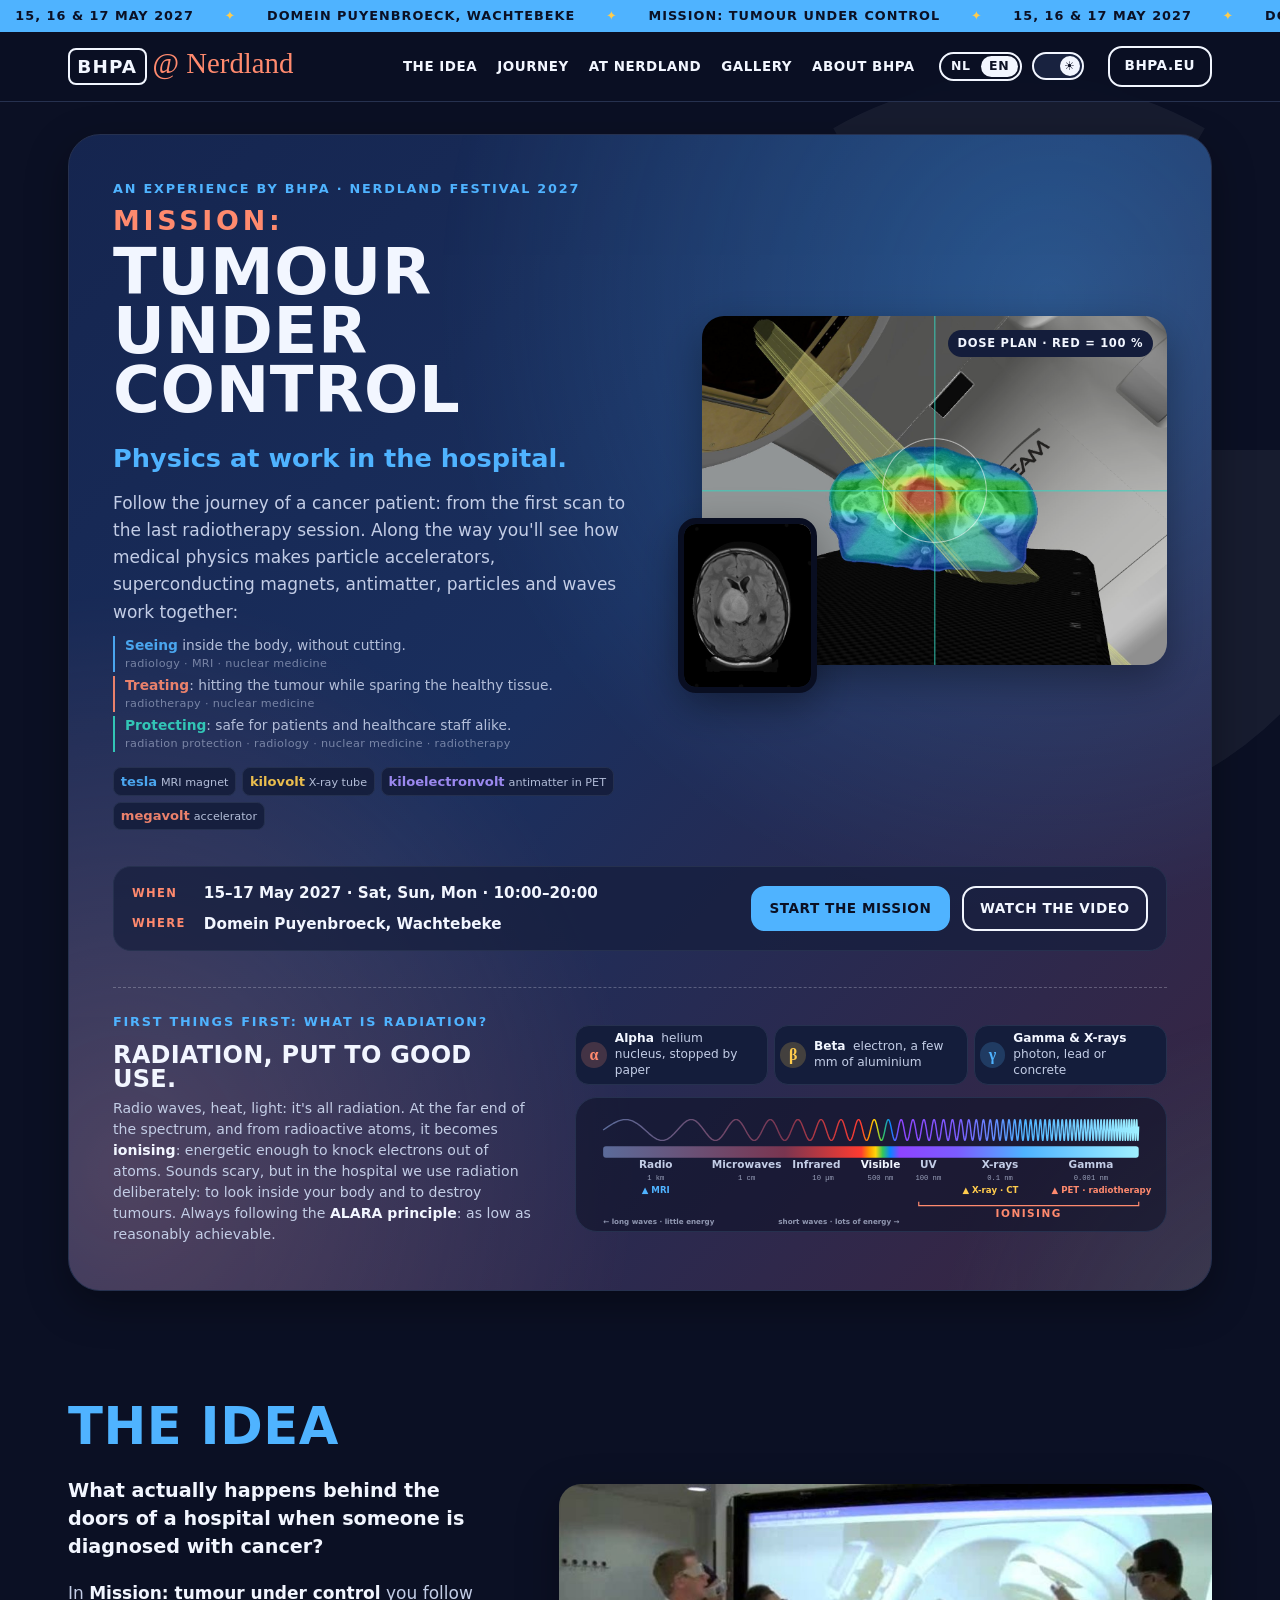
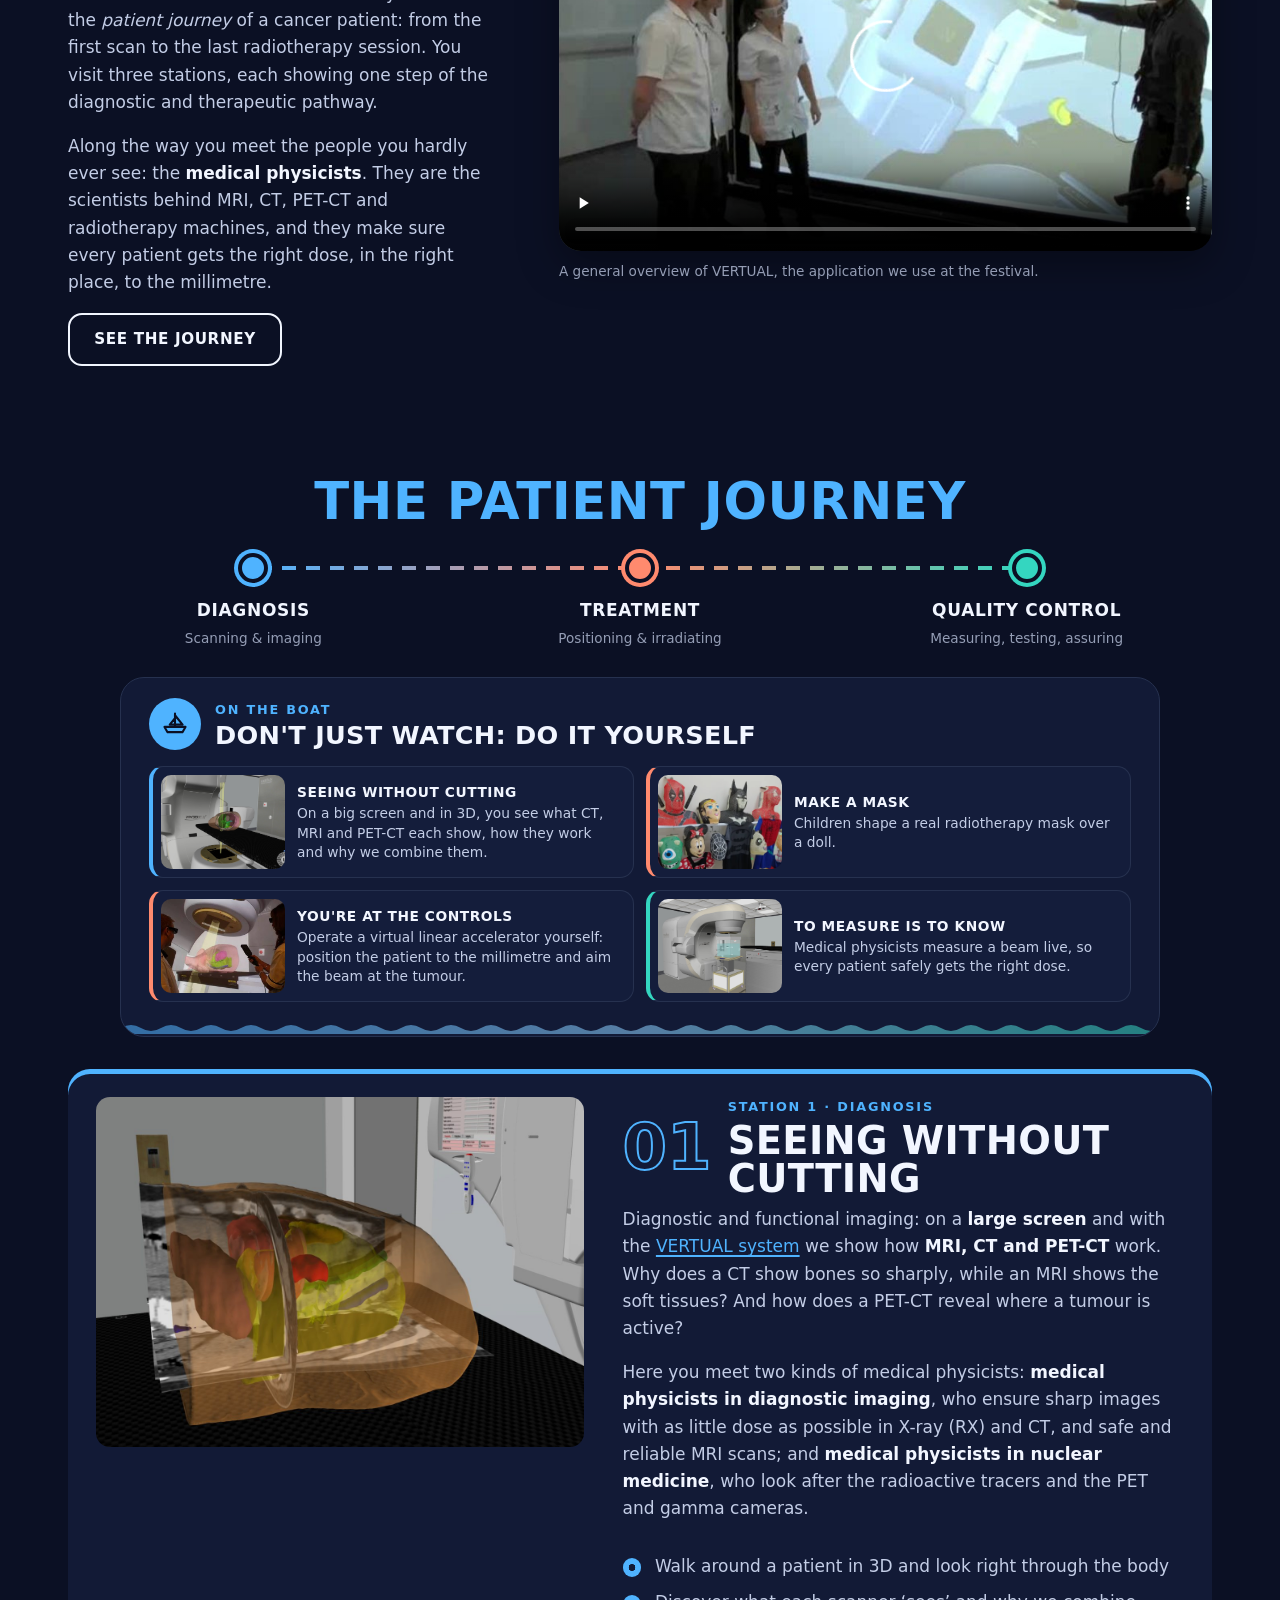
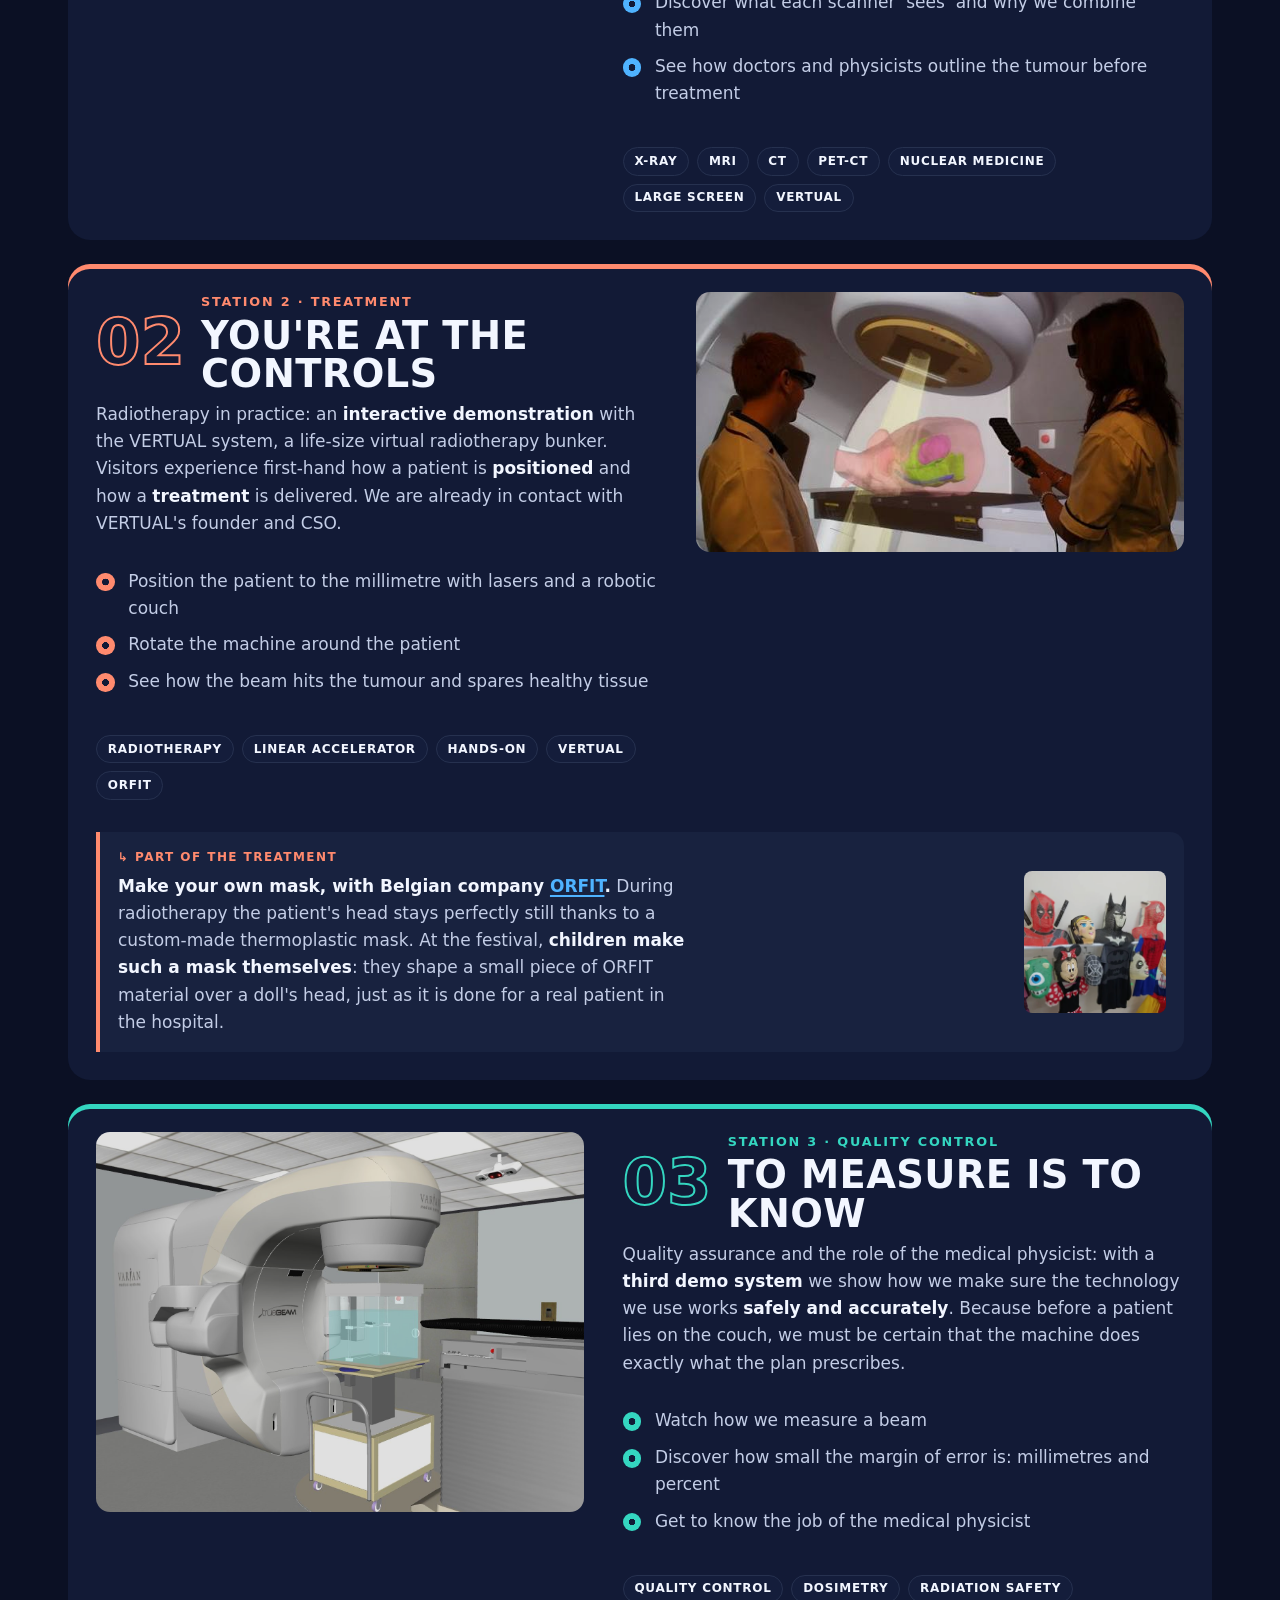
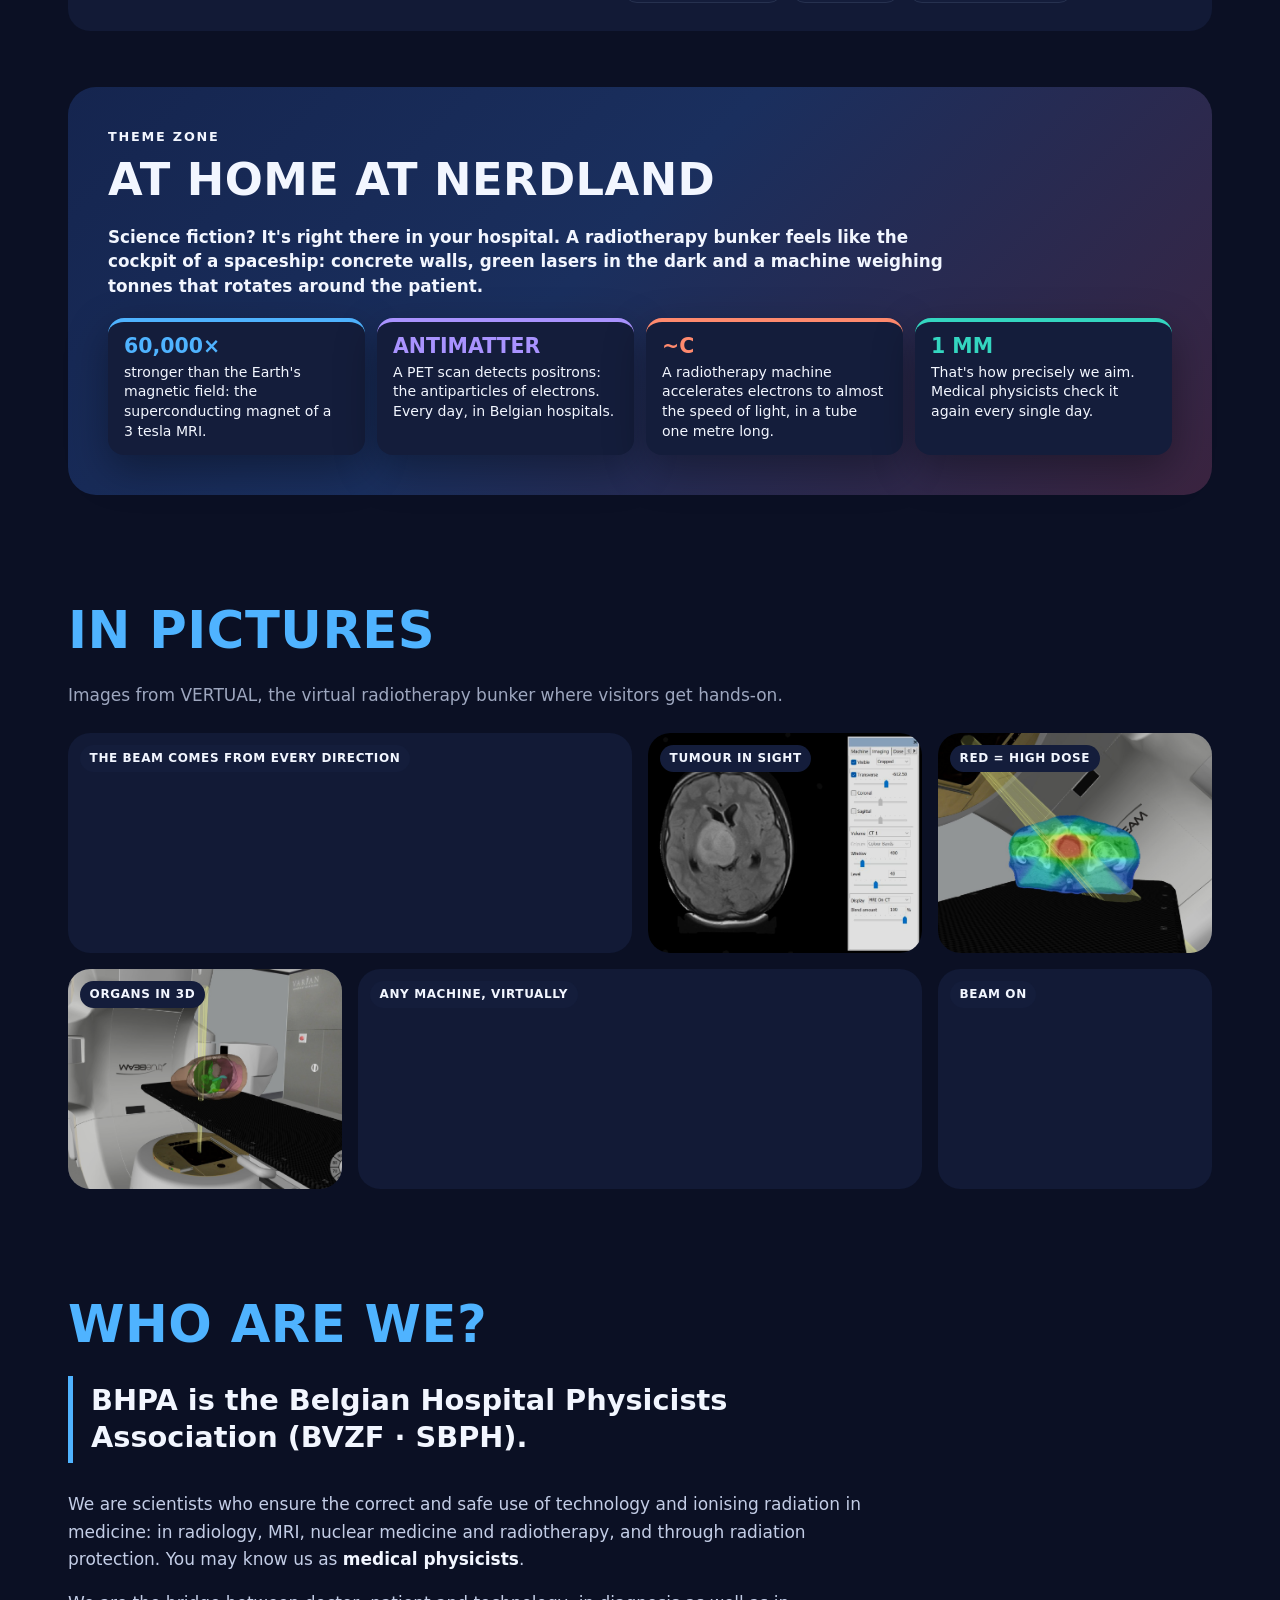
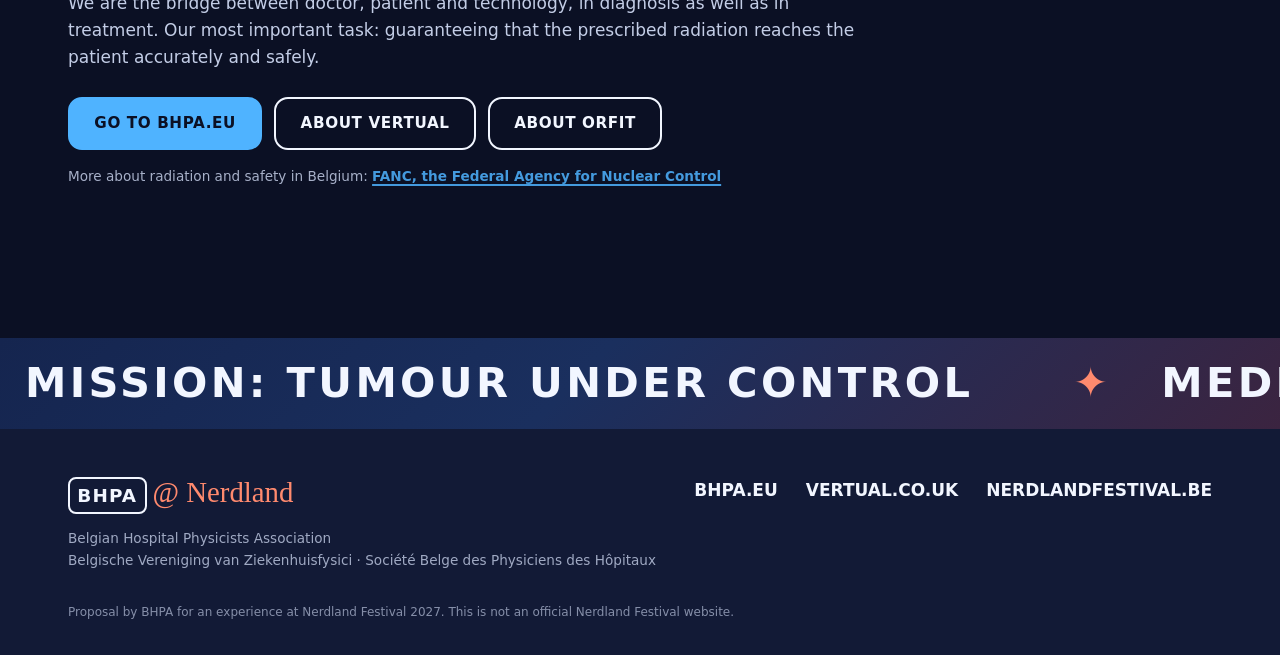
==== en/index.html @ c613e5cd "Engelse versie, nieuwe hero en hands-on op de boot - NL/EN-taalknop en volledige Engelse pagina (en/" ====
<!doctype html>
<html lang="en">
<head>
  <meta charset="utf-8">
  <meta name="viewport" content="width=device-width, initial-scale=1, viewport-fit=cover">
  <meta http-equiv="Content-Security-Policy" content="default-src 'self'; script-src 'self'; style-src 'self' https://fonts.googleapis.com; font-src https://fonts.gstatic.com; img-src 'self' data:; media-src 'self'; frame-src https://www.youtube-nocookie.com; object-src 'none'; base-uri 'self'; form-action 'none'">
  <meta name="referrer" content="strict-origin-when-cross-origin">
  <title>Mission: tumour under control · BHPA at Nerdland Festival 2027</title>
  <meta name="description" content="Discover the medical physics behind scanners and radiotherapy machines: from the first scan to treatment. An experience by BHPA, the Belgian Hospital Physicists Association, for Nerdland Festival 2027.">
  <meta property="og:title" content="Mission: tumour under control">
  <meta property="og:description" content="Physics at work in the hospital. BHPA at Nerdland Festival 2027.">
  <meta property="og:image" content="https://bvzf-sbph.github.io/nerdland2027/assets/img/vertual-patient-bundel.jpg">
  <meta property="og:url" content="https://bvzf-sbph.github.io/nerdland2027/en/">
  <meta property="og:type" content="website">
  <meta property="og:locale" content="en_GB">
  <link rel="alternate" hreflang="nl" href="https://bvzf-sbph.github.io/nerdland2027/">
  <link rel="alternate" hreflang="en" href="https://bvzf-sbph.github.io/nerdland2027/en/">
  <link rel="icon" href="../assets/img/favicon.svg" type="image/svg+xml">
  <link rel="preconnect" href="https://fonts.googleapis.com">
  <link rel="preconnect" href="https://fonts.gstatic.com" crossorigin>
  <link href="https://fonts.googleapis.com/css2?family=Archivo:wdth,wght@100..125,400..900&family=Yellowtail&display=swap" rel="stylesheet">
  <link rel="stylesheet" href="../css/style.css">
  <script src="../js/start-top.js"></script>
</head>
<body>
  <div class="watermark" aria-hidden="true">
    <svg viewBox="-100 -100 200 200"><circle r="15"/><path d="M-12.00 -20.78 L-48.00 -83.14 A96 96 0 0 1 48.00 -83.14 L12.00 -20.78 A24 24 0 0 0 -12.00 -20.78 Z M24.00 0.00 L96.00 0.00 A96 96 0 0 1 48.00 83.14 L12.00 20.78 A24 24 0 0 0 24.00 0.00 Z M-12.00 20.78 L-48.00 83.14 A96 96 0 0 1 -96.00 0.00 L-24.00 0.00 A24 24 0 0 0 -12.00 20.78 Z"/></svg>
  </div>

  <!-- English version of ../index.html — keep both pages in sync (same structure, same images). -->

  <!-- ===== HEADER ===== -->
  <header class="header">
    <div class="header__top marquee" aria-hidden="true">
      <div class="marquee__track">
        <span>15, 16 &amp; 17 May 2027</span><span>Domein Puyenbroeck, Wachtebeke</span><span>Mission: tumour under control</span>
        <span>15, 16 &amp; 17 May 2027</span><span>Domein Puyenbroeck, Wachtebeke</span><span>Mission: tumour under control</span>
      </div>
    </div>
    <div class="header__bar">
      <a class="logo" href="#top" aria-label="BHPA at Nerdland Festival 2027">
        <span class="logo__mark">BHPA</span>
        <span class="logo__script">@ Nerdland</span>
      </a>
      <nav class="nav" aria-label="Main menu">
        <a href="#idee">The idea</a>
        <a href="#traject">Journey</a>
        <a href="#nerdland">At Nerdland</a>
        <a href="#fotos">Gallery</a>
        <a href="#bhpa">About BHPA</a>
      </nav>
      <div class="header__tools">
        <nav class="lang" aria-label="Taal / Language">
          <a href="../" lang="nl" hreflang="nl" title="Nederlandse versie">NL</a>
          <a href="./" lang="en" hreflang="en" aria-current="page">EN</a>
        </nav>
        <input type="checkbox" id="theme-toggle" class="theme-toggle" aria-label="Switch between light and dark theme" title="Light / dark">
      </div>
      <a class="btn btn--outline btn--small" href="https://www.bhpa.eu" target="_blank" rel="noopener">BHPA.eu</a>
    </div>
  </header>

  <main id="top">

    <!-- ===== HERO ===== -->
    <section class="hero-wrap">
      <div class="hero">
      <div class="hero__text">
        <p class="eyebrow eyebrow--pink">An experience by BHPA &middot; Nerdland Festival 2027</p>
        <h1 class="hero__title">
          <span class="hero__title-small">Mission:</span>
          Tumour under control
        </h1>
        <p class="hero__lead">Physics at work in the hospital.</p>
        <p class="hero__sub">Follow the journey of a cancer patient: from the first scan to the last radiotherapy session. Along the way you'll see how medical physics makes particle accelerators, superconducting magnets, antimatter, particles and waves work together:</p>
        <ul class="hero__goals">
          <li class="c-blue"><b>Seeing</b> inside the body, without cutting.<small>radiology · MRI · nuclear medicine</small></li>
          <li class="c-coral"><b>Treating</b>: hitting the tumour while sparing the healthy tissue.<small>radiotherapy · nuclear medicine</small></li>
          <li class="c-mint"><b>Protecting</b>: safe for patients and healthcare staff alike.<small>radiation protection · radiology · nuclear medicine · radiotherapy</small></li>
        </ul>
        <ul class="hero__chips" aria-label="Physics in numbers">
          <li class="c-blue"><b>tesla</b> MRI magnet</li>
          <li class="c-sun"><b>kilovolt</b> X-ray tube</li>
          <li class="c-violet"><b>kiloelectronvolt</b> antimatter in PET</li>
          <li class="c-coral"><b>megavolt</b> accelerator</li>
        </ul>
      </div>

      <figure class="hero__visual">
        <img width="1439" height="1015" class="hero__main" fetchpriority="high" src="../assets/img/dosisverdeling.jpg" alt="Dose distribution on a CT image of the pelvis: red is the high dose on the tumour, blue is low dose">
        <img width="691" height="557" class="hero__inset" src="../assets/img/mri-hersentumor.jpg" alt="MRI image of the brain in which a tumour lights up">
        <figcaption class="hero__tag">Dose plan &middot; red = 100&nbsp;%</figcaption>
      </figure>

      <div class="hero__ticket">
        <dl class="hero__meta">
          <dt>When</dt><dd>15&ndash;17 May 2027 &middot; Sat, Sun, Mon &middot; 10:00&ndash;20:00</dd>
          <dt>Where</dt><dd>Domein Puyenbroeck, Wachtebeke</dd>
        </dl>
        <div class="btn-row">
          <a class="btn" href="#traject">Start the mission</a>
          <a class="btn btn--outline" href="#idee">Watch the video</a>
        </div>
      </div>

      <div class="radiation">
        <div class="radiation__intro">
          <p class="eyebrow eyebrow--pink">First things first: what is radiation?</p>
          <h2 class="radiation__title">Radiation, put to good use.</h2>
          <p>Radio waves, heat, light: it's all radiation. At the far end of the spectrum, and from radioactive atoms, it becomes <strong>ionising</strong>: energetic enough to knock electrons out of atoms. Sounds scary, but in the hospital we use radiation deliberately: to look inside your body and to destroy tumours. Always following the <strong>ALARA principle</strong>: as low as reasonably achievable.</p>
        </div>
        <ul class="particles" aria-label="Types of ionising radiation">
          <li class="c-coral"><b aria-hidden="true">α</b><span><strong>Alpha</strong> helium nucleus, stopped by paper</span></li>
          <li class="c-sun"><b aria-hidden="true">β</b><span><strong>Beta</strong> electron, a few mm of aluminium</span></li>
          <li class="c-blue"><b aria-hidden="true">γ</b><span><strong>Gamma &amp; X-rays</strong> photon, lead or concrete</span></li>
        </ul>
        <figure class="spectrum" role="img" aria-label="The electromagnetic spectrum, from radio waves through infrared, visible light and UV to X-rays and gamma rays. The waves get shorter and more energetic; from the ultraviolet onwards the radiation is ionising. The hospital uses radio waves for MRI, X-rays for CT and gamma rays for PET and radiotherapy.">
          <svg viewBox="0 0 1200 250" xmlns="http://www.w3.org/2000/svg">
            <defs>
              <linearGradient id="spec-grad" gradientUnits="userSpaceOnUse" x1="40" y1="0" x2="1160" y2="0"><stop offset="0.000" stop-color="#5b6b9a"/><stop offset="0.339" stop-color="#7a3550"/><stop offset="0.482" stop-color="#ff3b30"/><stop offset="0.496" stop-color="#ff9500"/><stop offset="0.509" stop-color="#ffd60a"/><stop offset="0.522" stop-color="#34c759"/><stop offset="0.536" stop-color="#0a84ff"/><stop offset="0.554" stop-color="#8e44ff"/><stop offset="0.661" stop-color="#7c5cff"/><stop offset="0.786" stop-color="#4fb3ff"/><stop offset="1.000" stop-color="#9ff0ff"/></linearGradient>
              <linearGradient id="spec-pulse-grad"><stop offset="0" stop-color="#000"/><stop offset=".5" stop-color="#fff"/><stop offset="1" stop-color="#000"/></linearGradient>
              <mask id="spec-pulse-mask" maskUnits="userSpaceOnUse" x="0" y="0" width="1200" height="250">
                <rect class="spec-pulse" x="-260" y="0" width="260" height="250" fill="url(#spec-pulse-grad)"/>
              </mask>
            </defs>
            <g class="spec-zoom">
              <path class="spec-wave" d="M40.0 46.0 L51.1 38.5 L61.8 31.9 L72.2 26.9 L82.2 24.3 L91.8 24.3 L101.2 26.9 L110.3 31.9 L119.1 38.5 L127.7 46.0 L136.0 53.5 L144.1 60.1 L152.0 65.1 L159.7 67.7 L167.1 67.7 L174.5 65.1 L181.6 60.1 L188.6 53.5 L195.4 46.0 L202.0 38.5 L208.5 31.9 L214.9 26.9 L221.2 24.3 L227.3 24.3 L233.3 26.9 L239.2 31.9 L244.9 38.5 L250.6 46.0 L256.1 53.5 L261.6 60.1 L266.9 65.1 L272.2 67.7 L277.4 67.7 L282.5 65.1 L287.5 60.1 L292.4 53.5 L297.2 46.0 L302.0 38.5 L306.7 31.9 L311.3 26.9 L315.8 24.3 L320.3 24.3 L324.7 26.9 L329.1 31.9 L333.4 38.5 L337.6 46.0 L341.8 53.5 L345.9 60.1 L349.9 65.1 L353.9 67.7 L357.9 67.7 L361.8 65.1 L365.6 60.1 L369.4 53.5 L373.2 46.0 L376.9 38.5 L380.6 31.9 L384.2 26.9 L387.8 24.3 L391.3 24.3 L394.8 26.9 L398.2 31.9 L401.7 38.5 L405.0 46.0 L408.4 53.5 L411.7 60.1 L414.9 65.1 L418.2 67.7 L421.4 67.7 L424.5 65.1 L427.7 60.1 L430.8 53.5 L433.8 46.0 L436.9 38.5 L439.9 31.9 L442.9 26.9 L445.8 24.3 L448.7 24.3 L451.6 26.9 L454.5 31.9 L457.3 38.5 L460.1 46.0 L462.9 53.5 L465.7 60.1 L468.4 65.1 L471.1 67.7 L473.8 67.7 L476.5 65.1 L479.1 60.1 L481.7 53.5 L484.3 46.0 L486.9 38.5 L489.4 31.9 L492.0 26.9 L494.5 24.3 L497.0 24.3 L499.4 26.9 L501.9 31.9 L504.3 38.5 L506.7 46.0 L509.1 53.5 L511.5 60.1 L513.8 65.1 L516.1 67.7 L518.5 67.7 L520.8 65.1 L523.0 60.1 L525.3 53.5 L527.6 46.0 L529.8 38.5 L532.0 31.9 L534.2 26.9 L536.4 24.3 L538.5 24.3 L540.7 26.9 L542.8 31.9 L544.9 38.5 L547.1 46.0 L549.1 53.5 L551.2 60.1 L553.3 65.1 L555.3 67.7 L557.4 67.7 L559.4 65.1 L561.4 60.1 L563.4 53.5 L565.4 46.0 L567.3 38.5 L569.3 31.9 L571.2 26.9 L573.2 24.3 L575.1 24.3 L577.0 26.9 L578.9 31.9 L580.8 38.5 L582.7 46.0 L584.5 53.5 L586.4 60.1 L588.2 65.1 L590.0 67.7 L591.8 67.7 L593.6 65.1 L595.4 60.1 L597.2 53.5 L599.0 46.0 L600.8 38.5 L602.5 31.9 L604.3 26.9 L606.0 24.3 L607.7 24.3 L609.4 26.9 L611.1 31.9 L612.8 38.5 L614.5 46.0 L616.2 53.5 L617.8 60.1 L619.5 65.1 L621.1 67.7 L622.8 67.7 L624.4 65.1 L626.0 60.1 L627.7 53.5 L629.3 46.0 L630.8 38.5 L632.4 31.9 L634.0 26.9 L635.6 24.3 L637.1 24.3 L638.7 26.9 L640.2 31.9 L641.8 38.5 L643.3 46.0 L644.8 53.5 L646.4 60.1 L647.9 65.1 L649.4 67.7 L650.9 67.7 L652.3 65.1 L653.8 60.1 L655.3 53.5 L656.8 46.0 L658.2 38.5 L659.7 31.9 L661.1 26.9 L662.5 24.3 L664.0 24.3 L665.4 26.9 L666.8 31.9 L668.2 38.5 L669.6 46.0 L671.0 53.5 L672.4 60.1 L673.8 65.1 L675.2 67.7 L676.5 67.7 L677.9 65.1 L679.3 60.1 L680.6 53.5 L682.0 46.0 L683.3 38.5 L684.7 31.9 L686.0 26.9 L687.3 24.3 L688.6 24.3 L689.9 26.9 L691.2 31.9 L692.5 38.5 L693.8 46.0 L695.1 53.5 L696.4 60.1 L697.7 65.1 L699.0 67.7 L700.2 67.7 L701.5 65.1 L702.8 60.1 L704.0 53.5 L705.3 46.0 L706.5 38.5 L707.7 31.9 L709.0 26.9 L710.2 24.3 L711.4 24.3 L712.6 26.9 L713.8 31.9 L715.0 38.5 L716.3 46.0 L717.4 53.5 L718.6 60.1 L719.8 65.1 L721.0 67.7 L722.2 67.7 L723.4 65.1 L724.5 60.1 L725.7 53.5 L726.9 46.0 L728.0 38.5 L729.2 31.9 L730.3 26.9 L731.5 24.3 L732.6 24.3 L733.7 26.9 L734.9 31.9 L736.0 38.5 L737.1 46.0 L738.2 53.5 L739.4 60.1 L740.5 65.1 L741.6 67.7 L742.7 67.7 L743.8 65.1 L744.9 60.1 L746.0 53.5 L747.0 46.0 L748.1 38.5 L749.2 31.9 L750.3 26.9 L751.3 24.3 L752.4 24.3 L753.5 26.9 L754.5 31.9 L755.6 38.5 L756.6 46.0 L757.7 53.5 L758.7 60.1 L759.8 65.1 L760.8 67.7 L761.9 67.7 L762.9 65.1 L763.9 60.1 L764.9 53.5 L766.0 46.0 L767.0 38.5 L768.0 31.9 L769.0 26.9 L770.0 24.3 L771.0 24.3 L772.0 26.9 L773.0 31.9 L774.0 38.5 L775.0 46.0 L776.0 53.5 L777.0 60.1 L777.9 65.1 L778.9 67.7 L779.9 67.7 L780.9 65.1 L781.8 60.1 L782.8 53.5 L783.8 46.0 L784.7 38.5 L785.7 31.9 L786.6 26.9 L787.6 24.3 L788.5 24.3 L789.5 26.9 L790.4 31.9 L791.4 38.5 L792.3 46.0 L793.2 53.5 L794.1 60.1 L795.1 65.1 L796.0 67.7 L796.9 67.7 L797.8 65.1 L798.8 60.1 L799.7 53.5 L800.6 46.0 L801.5 38.5 L802.4 31.9 L803.3 26.9 L804.2 24.3 L805.1 24.3 L806.0 26.9 L806.9 31.9 L807.8 38.5 L808.6 46.0 L809.5 53.5 L810.4 60.1 L811.3 65.1 L812.2 67.7 L813.0 67.7 L813.9 65.1 L814.8 60.1 L815.6 53.5 L816.5 46.0 L817.4 38.5 L818.2 31.9 L819.1 26.9 L819.9 24.3 L820.8 24.3 L821.6 26.9 L822.5 31.9 L823.3 38.5 L824.2 46.0 L825.0 53.5 L825.8 60.1 L826.7 65.1 L827.5 67.7 L828.3 67.7 L829.2 65.1 L830.0 60.1 L830.8 53.5 L831.6 46.0 L832.5 38.5 L833.3 31.9 L834.1 26.9 L834.9 24.3 L835.7 24.3 L836.5 26.9 L837.3 31.9 L838.1 38.5 L838.9 46.0 L839.7 53.5 L840.5 60.1 L841.3 65.1 L842.1 67.7 L842.9 67.7 L843.7 65.1 L844.5 60.1 L845.3 53.5 L846.1 46.0 L846.8 38.5 L847.6 31.9 L848.4 26.9 L849.2 24.3 L849.9 24.3 L850.7 26.9 L851.5 31.9 L852.3 38.5 L853.0 46.0 L853.8 53.5 L854.5 60.1 L855.3 65.1 L856.1 67.7 L856.8 67.7 L857.6 65.1 L858.3 60.1 L859.1 53.5 L859.8 46.0 L860.6 38.5 L861.3 31.9 L862.1 26.9 L862.8 24.3 L863.5 24.3 L864.3 26.9 L865.0 31.9 L865.7 38.5 L866.5 46.0 L867.2 53.5 L867.9 60.1 L868.7 65.1 L869.4 67.7 L870.1 67.7 L870.8 65.1 L871.6 60.1 L872.3 53.5 L873.0 46.0 L873.7 38.5 L874.4 31.9 L875.1 26.9 L875.8 24.3 L876.5 24.3 L877.3 26.9 L878.0 31.9 L878.7 38.5 L879.4 46.0 L880.1 53.5 L880.8 60.1 L881.5 65.1 L882.2 67.7 L882.8 67.7 L883.5 65.1 L884.2 60.1 L884.9 53.5 L885.6 46.0 L886.3 38.5 L887.0 31.9 L887.7 26.9 L888.3 24.3 L889.0 24.3 L889.7 26.9 L890.4 31.9 L891.1 38.5 L891.7 46.0 L892.4 53.5 L893.1 60.1 L893.7 65.1 L894.4 67.7 L895.1 67.7 L895.7 65.1 L896.4 60.1 L897.1 53.5 L897.7 46.0 L898.4 38.5 L899.0 31.9 L899.7 26.9 L900.3 24.3 L901.0 24.3 L901.7 26.9 L902.3 31.9 L903.0 38.5 L903.6 46.0 L904.2 53.5 L904.9 60.1 L905.5 65.1 L906.2 67.7 L906.8 67.7 L907.5 65.1 L908.1 60.1 L908.7 53.5 L909.4 46.0 L910.0 38.5 L910.6 31.9 L911.3 26.9 L911.9 24.3 L912.5 24.3 L913.2 26.9 L913.8 31.9 L914.4 38.5 L915.0 46.0 L915.7 53.5 L916.3 60.1 L916.9 65.1 L917.5 67.7 L918.1 67.7 L918.7 65.1 L919.4 60.1 L920.0 53.5 L920.6 46.0 L921.2 38.5 L921.8 31.9 L922.4 26.9 L923.0 24.3 L923.6 24.3 L924.2 26.9 L924.8 31.9 L925.4 38.5 L926.0 46.0 L926.6 53.5 L927.2 60.1 L927.8 65.1 L928.4 67.7 L929.0 67.7 L929.6 65.1 L930.2 60.1 L930.8 53.5 L931.4 46.0 L932.0 38.5 L932.6 31.9 L933.2 26.9 L933.8 24.3 L934.3 24.3 L934.9 26.9 L935.5 31.9 L936.1 38.5 L936.7 46.0 L937.2 53.5 L937.8 60.1 L938.4 65.1 L939.0 67.7 L939.6 67.7 L940.1 65.1 L940.7 60.1 L941.3 53.5 L941.8 46.0 L942.4 38.5 L943.0 31.9 L943.6 26.9 L944.1 24.3 L944.7 24.3 L945.2 26.9 L945.8 31.9 L946.4 38.5 L946.9 46.0 L947.5 53.5 L948.1 60.1 L948.6 65.1 L949.2 67.7 L949.7 67.7 L950.3 65.1 L950.8 60.1 L951.4 53.5 L951.9 46.0 L952.5 38.5 L953.0 31.9 L953.6 26.9 L954.1 24.3 L954.7 24.3 L955.2 26.9 L955.8 31.9 L956.3 38.5 L956.9 46.0 L957.4 53.5 L958.0 60.1 L958.5 65.1 L959.0 67.7 L959.6 67.7 L960.1 65.1 L960.6 60.1 L961.2 53.5 L961.7 46.0 L962.2 38.5 L962.8 31.9 L963.3 26.9 L963.8 24.3 L964.4 24.3 L964.9 26.9 L965.4 31.9 L966.0 38.5 L966.5 46.0 L967.0 53.5 L967.5 60.1 L968.1 65.1 L968.6 67.7 L969.1 67.7 L969.6 65.1 L970.1 60.1 L970.7 53.5 L971.2 46.0 L971.7 38.5 L972.2 31.9 L972.7 26.9 L973.2 24.3 L973.8 24.3 L974.3 26.9 L974.8 31.9 L975.3 38.5 L975.8 46.0 L976.3 53.5 L976.8 60.1 L977.3 65.1 L977.8 67.7 L978.3 67.7 L978.9 65.1 L979.4 60.1 L979.9 53.5 L980.4 46.0 L980.9 38.5 L981.4 31.9 L981.9 26.9 L982.4 24.3 L982.9 24.3 L983.4 26.9 L983.9 31.9 L984.4 38.5 L984.8 46.0 L985.3 53.5 L985.8 60.1 L986.3 65.1 L986.8 67.7 L987.3 67.7 L987.8 65.1 L988.3 60.1 L988.8 53.5 L989.3 46.0 L989.8 38.5 L990.2 31.9 L990.7 26.9 L991.2 24.3 L991.7 24.3 L992.2 26.9 L992.7 31.9 L993.1 38.5 L993.6 46.0 L994.1 53.5 L994.6 60.1 L995.1 65.1 L995.5 67.7 L996.0 67.7 L996.5 65.1 L997.0 60.1 L997.5 53.5 L997.9 46.0 L998.4 38.5 L998.9 31.9 L999.3 26.9 L999.8 24.3 L1000.3 24.3 L1000.8 26.9 L1001.2 31.9 L1001.7 38.5 L1002.2 46.0 L1002.6 53.5 L1003.1 60.1 L1003.6 65.1 L1004.0 67.7 L1004.5 67.7 L1005.0 65.1 L1005.4 60.1 L1005.9 53.5 L1006.3 46.0 L1006.8 38.5 L1007.3 31.9 L1007.7 26.9 L1008.2 24.3 L1008.6 24.3 L1009.1 26.9 L1009.6 31.9 L1010.0 38.5 L1010.5 46.0 L1010.9 53.5 L1011.4 60.1 L1011.8 65.1 L1012.3 67.7 L1012.7 67.7 L1013.2 65.1 L1013.6 60.1 L1014.1 53.5 L1014.5 46.0 L1015.0 38.5 L1015.4 31.9 L1015.9 26.9 L1016.3 24.3 L1016.8 24.3 L1017.2 26.9 L1017.7 31.9 L1018.1 38.5 L1018.5 46.0 L1019.0 53.5 L1019.4 60.1 L1019.9 65.1 L1020.3 67.7 L1020.8 67.7 L1021.2 65.1 L1021.6 60.1 L1022.1 53.5 L1022.5 46.0 L1022.9 38.5 L1023.4 31.9 L1023.8 26.9 L1024.2 24.3 L1024.7 24.3 L1025.1 26.9 L1025.6 31.9 L1026.0 38.5 L1026.4 46.0 L1026.8 53.5 L1027.3 60.1 L1027.7 65.1 L1028.1 67.7 L1028.6 67.7 L1029.0 65.1 L1029.4 60.1 L1029.8 53.5 L1030.3 46.0 L1030.7 38.5 L1031.1 31.9 L1031.6 26.9 L1032.0 24.3 L1032.4 24.3 L1032.8 26.9 L1033.2 31.9 L1033.7 38.5 L1034.1 46.0 L1034.5 53.5 L1034.9 60.1 L1035.3 65.1 L1035.8 67.7 L1036.2 67.7 L1036.6 65.1 L1037.0 60.1 L1037.4 53.5 L1037.9 46.0 L1038.3 38.5 L1038.7 31.9 L1039.1 26.9 L1039.5 24.3 L1039.9 24.3 L1040.3 26.9 L1040.7 31.9 L1041.2 38.5 L1041.6 46.0 L1042.0 53.5 L1042.4 60.1 L1042.8 65.1 L1043.2 67.7 L1043.6 67.7 L1044.0 65.1 L1044.4 60.1 L1044.8 53.5 L1045.2 46.0 L1045.6 38.5 L1046.1 31.9 L1046.5 26.9 L1046.9 24.3 L1047.3 24.3 L1047.7 26.9 L1048.1 31.9 L1048.5 38.5 L1048.9 46.0 L1049.3 53.5 L1049.7 60.1 L1050.1 65.1 L1050.5 67.7 L1050.9 67.7 L1051.3 65.1 L1051.7 60.1 L1052.1 53.5 L1052.5 46.0 L1052.9 38.5 L1053.2 31.9 L1053.6 26.9 L1054.0 24.3 L1054.4 24.3 L1054.8 26.9 L1055.2 31.9 L1055.6 38.5 L1056.0 46.0 L1056.4 53.5 L1056.8 60.1 L1057.2 65.1 L1057.6 67.7 L1058.0 67.7 L1058.3 65.1 L1058.7 60.1 L1059.1 53.5 L1059.5 46.0 L1059.9 38.5 L1060.3 31.9 L1060.7 26.9 L1061.0 24.3 L1061.4 24.3 L1061.8 26.9 L1062.2 31.9 L1062.6 38.5 L1063.0 46.0 L1063.3 53.5 L1063.7 60.1 L1064.1 65.1 L1064.5 67.7 L1064.9 67.7 L1065.3 65.1 L1065.6 60.1 L1066.0 53.5 L1066.4 46.0 L1066.8 38.5 L1067.1 31.9 L1067.5 26.9 L1067.9 24.3 L1068.3 24.3 L1068.7 26.9 L1069.0 31.9 L1069.4 38.5 L1069.8 46.0 L1070.2 53.5 L1070.5 60.1 L1070.9 65.1 L1071.3 67.7 L1071.6 67.7 L1072.0 65.1 L1072.4 60.1 L1072.8 53.5 L1073.1 46.0 L1073.5 38.5 L1073.9 31.9 L1074.2 26.9 L1074.6 24.3 L1075.0 24.3 L1075.3 26.9 L1075.7 31.9 L1076.1 38.5 L1076.4 46.0 L1076.8 53.5 L1077.2 60.1 L1077.5 65.1 L1077.9 67.7 L1078.3 67.7 L1078.6 65.1 L1079.0 60.1 L1079.4 53.5 L1079.7 46.0 L1080.1 38.5 L1080.4 31.9 L1080.8 26.9 L1081.2 24.3 L1081.5 24.3 L1081.9 26.9 L1082.2 31.9 L1082.6 38.5 L1083.0 46.0 L1083.3 53.5 L1083.7 60.1 L1084.0 65.1 L1084.4 67.7 L1084.7 67.7 L1085.1 65.1 L1085.5 60.1 L1085.8 53.5 L1086.2 46.0 L1086.5 38.5 L1086.9 31.9 L1087.2 26.9 L1087.6 24.3 L1087.9 24.3 L1088.3 26.9 L1088.6 31.9 L1089.0 38.5 L1089.3 46.0 L1089.7 53.5 L1090.0 60.1 L1090.4 65.1 L1090.7 67.7 L1091.1 67.7 L1091.4 65.1 L1091.8 60.1 L1092.1 53.5 L1092.5 46.0 L1092.8 38.5 L1093.2 31.9 L1093.5 26.9 L1093.9 24.3 L1094.2 24.3 L1094.6 26.9 L1094.9 31.9 L1095.2 38.5 L1095.6 46.0 L1095.9 53.5 L1096.3 60.1 L1096.6 65.1 L1097.0 67.7 L1097.3 67.7 L1097.6 65.1 L1098.0 60.1 L1098.3 53.5 L1098.7 46.0 L1099.0 38.5 L1099.3 31.9 L1099.7 26.9 L1100.0 24.3 L1100.4 24.3 L1100.7 26.9 L1101.0 31.9 L1101.4 38.5 L1101.7 46.0 L1102.0 53.5 L1102.4 60.1 L1102.7 65.1 L1103.1 67.7 L1103.4 67.7 L1103.7 65.1 L1104.1 60.1 L1104.4 53.5 L1104.7 46.0 L1105.1 38.5 L1105.4 31.9 L1105.7 26.9 L1106.1 24.3 L1106.4 24.3 L1106.7 26.9 L1107.0 31.9 L1107.4 38.5 L1107.7 46.0 L1108.0 53.5 L1108.4 60.1 L1108.7 65.1 L1109.0 67.7 L1109.4 67.7 L1109.7 65.1 L1110.0 60.1 L1110.3 53.5 L1110.7 46.0 L1111.0 38.5 L1111.3 31.9 L1111.6 26.9 L1112.0 24.3 L1112.3 24.3 L1112.6 26.9 L1112.9 31.9 L1113.3 38.5 L1113.6 46.0 L1113.9 53.5 L1114.2 60.1 L1114.6 65.1 L1114.9 67.7 L1115.2 67.7 L1115.5 65.1 L1115.9 60.1 L1116.2 53.5 L1116.5 46.0 L1116.8 38.5 L1117.1 31.9 L1117.5 26.9 L1117.8 24.3 L1118.1 24.3 L1118.4 26.9 L1118.7 31.9 L1119.1 38.5 L1119.4 46.0 L1119.7 53.5 L1120.0 60.1 L1120.3 65.1 L1120.6 67.7 L1121.0 67.7 L1121.3 65.1 L1121.6 60.1 L1121.9 53.5 L1122.2 46.0 L1122.5 38.5 L1122.8 31.9 L1123.2 26.9 L1123.5 24.3 L1123.8 24.3 L1124.1 26.9 L1124.4 31.9 L1124.7 38.5 L1125.0 46.0 L1125.3 53.5 L1125.7 60.1 L1126.0 65.1 L1126.3 67.7 L1126.6 67.7 L1126.9 65.1 L1127.2 60.1 L1127.5 53.5 L1127.8 46.0 L1128.1 38.5 L1128.4 31.9 L1128.8 26.9 L1129.1 24.3 L1129.4 24.3 L1129.7 26.9 L1130.0 31.9 L1130.3 38.5 L1130.6 46.0 L1130.9 53.5 L1131.2 60.1 L1131.5 65.1 L1131.8 67.7 L1132.1 67.7 L1132.4 65.1 L1132.7 60.1 L1133.0 53.5 L1133.3 46.0 L1133.6 38.5 L1133.9 31.9 L1134.2 26.9 L1134.6 24.3 L1134.9 24.3 L1135.2 26.9 L1135.5 31.9 L1135.8 38.5 L1136.1 46.0 L1136.4 53.5 L1136.7 60.1 L1137.0 65.1 L1137.3 67.7 L1137.6 67.7 L1137.9 65.1 L1138.2 60.1 L1138.5 53.5 L1138.8 46.0 L1139.1 38.5 L1139.3 31.9 L1139.6 26.9 L1139.9 24.3 L1140.2 24.3 L1140.5 26.9 L1140.8 31.9 L1141.1 38.5 L1141.4 46.0 L1141.7 53.5 L1142.0 60.1 L1142.3 65.1 L1142.6 67.7 L1142.9 67.7 L1143.2 65.1 L1143.5 60.1 L1143.8 53.5 L1144.1 46.0 L1144.4 38.5 L1144.7 31.9 L1144.9 26.9 L1145.2 24.3 L1145.5 24.3 L1145.8 26.9 L1146.1 31.9 L1146.4 38.5 L1146.7 46.0 L1147.0 53.5 L1147.3 60.1 L1147.6 65.1 L1147.9 67.7 L1148.1 67.7 L1148.4 65.1 L1148.7 60.1 L1149.0 53.5 L1149.3 46.0 L1149.6 38.5 L1149.9 31.9 L1150.2 26.9 L1150.4 24.3 L1150.7 24.3 L1151.0 26.9 L1151.3 31.9 L1151.6 38.5 L1151.9 46.0 L1152.2 53.5 L1152.4 60.1 L1152.7 65.1 L1153.0 67.7 L1153.3 67.7 L1153.6 65.1 L1153.9 60.1 L1154.2 53.5 L1154.4 46.0 L1154.7 38.5 L1155.0 31.9 L1155.3 26.9 L1155.6 24.3 L1155.8 24.3 L1156.1 26.9 L1156.4 31.9 L1156.7 38.5 L1157.0 46.0 L1157.3 53.5 L1157.5 60.1 L1157.8 65.1 L1158.1 67.7 L1158.4 67.7 L1158.7 65.1 L1158.9 60.1 L1159.2 53.5 L1159.5 46.0 L1159.8 38.5" stroke="url(#spec-grad)"/>
              <path class="spec-wave spec-wave--glow" d="M40.0 46.0 L51.1 38.5 L61.8 31.9 L72.2 26.9 L82.2 24.3 L91.8 24.3 L101.2 26.9 L110.3 31.9 L119.1 38.5 L127.7 46.0 L136.0 53.5 L144.1 60.1 L152.0 65.1 L159.7 67.7 L167.1 67.7 L174.5 65.1 L181.6 60.1 L188.6 53.5 L195.4 46.0 L202.0 38.5 L208.5 31.9 L214.9 26.9 L221.2 24.3 L227.3 24.3 L233.3 26.9 L239.2 31.9 L244.9 38.5 L250.6 46.0 L256.1 53.5 L261.6 60.1 L266.9 65.1 L272.2 67.7 L277.4 67.7 L282.5 65.1 L287.5 60.1 L292.4 53.5 L297.2 46.0 L302.0 38.5 L306.7 31.9 L311.3 26.9 L315.8 24.3 L320.3 24.3 L324.7 26.9 L329.1 31.9 L333.4 38.5 L337.6 46.0 L341.8 53.5 L345.9 60.1 L349.9 65.1 L353.9 67.7 L357.9 67.7 L361.8 65.1 L365.6 60.1 L369.4 53.5 L373.2 46.0 L376.9 38.5 L380.6 31.9 L384.2 26.9 L387.8 24.3 L391.3 24.3 L394.8 26.9 L398.2 31.9 L401.7 38.5 L405.0 46.0 L408.4 53.5 L411.7 60.1 L414.9 65.1 L418.2 67.7 L421.4 67.7 L424.5 65.1 L427.7 60.1 L430.8 53.5 L433.8 46.0 L436.9 38.5 L439.9 31.9 L442.9 26.9 L445.8 24.3 L448.7 24.3 L451.6 26.9 L454.5 31.9 L457.3 38.5 L460.1 46.0 L462.9 53.5 L465.7 60.1 L468.4 65.1 L471.1 67.7 L473.8 67.7 L476.5 65.1 L479.1 60.1 L481.7 53.5 L484.3 46.0 L486.9 38.5 L489.4 31.9 L492.0 26.9 L494.5 24.3 L497.0 24.3 L499.4 26.9 L501.9 31.9 L504.3 38.5 L506.7 46.0 L509.1 53.5 L511.5 60.1 L513.8 65.1 L516.1 67.7 L518.5 67.7 L520.8 65.1 L523.0 60.1 L525.3 53.5 L527.6 46.0 L529.8 38.5 L532.0 31.9 L534.2 26.9 L536.4 24.3 L538.5 24.3 L540.7 26.9 L542.8 31.9 L544.9 38.5 L547.1 46.0 L549.1 53.5 L551.2 60.1 L553.3 65.1 L555.3 67.7 L557.4 67.7 L559.4 65.1 L561.4 60.1 L563.4 53.5 L565.4 46.0 L567.3 38.5 L569.3 31.9 L571.2 26.9 L573.2 24.3 L575.1 24.3 L577.0 26.9 L578.9 31.9 L580.8 38.5 L582.7 46.0 L584.5 53.5 L586.4 60.1 L588.2 65.1 L590.0 67.7 L591.8 67.7 L593.6 65.1 L595.4 60.1 L597.2 53.5 L599.0 46.0 L600.8 38.5 L602.5 31.9 L604.3 26.9 L606.0 24.3 L607.7 24.3 L609.4 26.9 L611.1 31.9 L612.8 38.5 L614.5 46.0 L616.2 53.5 L617.8 60.1 L619.5 65.1 L621.1 67.7 L622.8 67.7 L624.4 65.1 L626.0 60.1 L627.7 53.5 L629.3 46.0 L630.8 38.5 L632.4 31.9 L634.0 26.9 L635.6 24.3 L637.1 24.3 L638.7 26.9 L640.2 31.9 L641.8 38.5 L643.3 46.0 L644.8 53.5 L646.4 60.1 L647.9 65.1 L649.4 67.7 L650.9 67.7 L652.3 65.1 L653.8 60.1 L655.3 53.5 L656.8 46.0 L658.2 38.5 L659.7 31.9 L661.1 26.9 L662.5 24.3 L664.0 24.3 L665.4 26.9 L666.8 31.9 L668.2 38.5 L669.6 46.0 L671.0 53.5 L672.4 60.1 L673.8 65.1 L675.2 67.7 L676.5 67.7 L677.9 65.1 L679.3 60.1 L680.6 53.5 L682.0 46.0 L683.3 38.5 L684.7 31.9 L686.0 26.9 L687.3 24.3 L688.6 24.3 L689.9 26.9 L691.2 31.9 L692.5 38.5 L693.8 46.0 L695.1 53.5 L696.4 60.1 L697.7 65.1 L699.0 67.7 L700.2 67.7 L701.5 65.1 L702.8 60.1 L704.0 53.5 L705.3 46.0 L706.5 38.5 L707.7 31.9 L709.0 26.9 L710.2 24.3 L711.4 24.3 L712.6 26.9 L713.8 31.9 L715.0 38.5 L716.3 46.0 L717.4 53.5 L718.6 60.1 L719.8 65.1 L721.0 67.7 L722.2 67.7 L723.4 65.1 L724.5 60.1 L725.7 53.5 L726.9 46.0 L728.0 38.5 L729.2 31.9 L730.3 26.9 L731.5 24.3 L732.6 24.3 L733.7 26.9 L734.9 31.9 L736.0 38.5 L737.1 46.0 L738.2 53.5 L739.4 60.1 L740.5 65.1 L741.6 67.7 L742.7 67.7 L743.8 65.1 L744.9 60.1 L746.0 53.5 L747.0 46.0 L748.1 38.5 L749.2 31.9 L750.3 26.9 L751.3 24.3 L752.4 24.3 L753.5 26.9 L754.5 31.9 L755.6 38.5 L756.6 46.0 L757.7 53.5 L758.7 60.1 L759.8 65.1 L760.8 67.7 L761.9 67.7 L762.9 65.1 L763.9 60.1 L764.9 53.5 L766.0 46.0 L767.0 38.5 L768.0 31.9 L769.0 26.9 L770.0 24.3 L771.0 24.3 L772.0 26.9 L773.0 31.9 L774.0 38.5 L775.0 46.0 L776.0 53.5 L777.0 60.1 L777.9 65.1 L778.9 67.7 L779.9 67.7 L780.9 65.1 L781.8 60.1 L782.8 53.5 L783.8 46.0 L784.7 38.5 L785.7 31.9 L786.6 26.9 L787.6 24.3 L788.5 24.3 L789.5 26.9 L790.4 31.9 L791.4 38.5 L792.3 46.0 L793.2 53.5 L794.1 60.1 L795.1 65.1 L796.0 67.7 L796.9 67.7 L797.8 65.1 L798.8 60.1 L799.7 53.5 L800.6 46.0 L801.5 38.5 L802.4 31.9 L803.3 26.9 L804.2 24.3 L805.1 24.3 L806.0 26.9 L806.9 31.9 L807.8 38.5 L808.6 46.0 L809.5 53.5 L810.4 60.1 L811.3 65.1 L812.2 67.7 L813.0 67.7 L813.9 65.1 L814.8 60.1 L815.6 53.5 L816.5 46.0 L817.4 38.5 L818.2 31.9 L819.1 26.9 L819.9 24.3 L820.8 24.3 L821.6 26.9 L822.5 31.9 L823.3 38.5 L824.2 46.0 L825.0 53.5 L825.8 60.1 L826.7 65.1 L827.5 67.7 L828.3 67.7 L829.2 65.1 L830.0 60.1 L830.8 53.5 L831.6 46.0 L832.5 38.5 L833.3 31.9 L834.1 26.9 L834.9 24.3 L835.7 24.3 L836.5 26.9 L837.3 31.9 L838.1 38.5 L838.9 46.0 L839.7 53.5 L840.5 60.1 L841.3 65.1 L842.1 67.7 L842.9 67.7 L843.7 65.1 L844.5 60.1 L845.3 53.5 L846.1 46.0 L846.8 38.5 L847.6 31.9 L848.4 26.9 L849.2 24.3 L849.9 24.3 L850.7 26.9 L851.5 31.9 L852.3 38.5 L853.0 46.0 L853.8 53.5 L854.5 60.1 L855.3 65.1 L856.1 67.7 L856.8 67.7 L857.6 65.1 L858.3 60.1 L859.1 53.5 L859.8 46.0 L860.6 38.5 L861.3 31.9 L862.1 26.9 L862.8 24.3 L863.5 24.3 L864.3 26.9 L865.0 31.9 L865.7 38.5 L866.5 46.0 L867.2 53.5 L867.9 60.1 L868.7 65.1 L869.4 67.7 L870.1 67.7 L870.8 65.1 L871.6 60.1 L872.3 53.5 L873.0 46.0 L873.7 38.5 L874.4 31.9 L875.1 26.9 L875.8 24.3 L876.5 24.3 L877.3 26.9 L878.0 31.9 L878.7 38.5 L879.4 46.0 L880.1 53.5 L880.8 60.1 L881.5 65.1 L882.2 67.7 L882.8 67.7 L883.5 65.1 L884.2 60.1 L884.9 53.5 L885.6 46.0 L886.3 38.5 L887.0 31.9 L887.7 26.9 L888.3 24.3 L889.0 24.3 L889.7 26.9 L890.4 31.9 L891.1 38.5 L891.7 46.0 L892.4 53.5 L893.1 60.1 L893.7 65.1 L894.4 67.7 L895.1 67.7 L895.7 65.1 L896.4 60.1 L897.1 53.5 L897.7 46.0 L898.4 38.5 L899.0 31.9 L899.7 26.9 L900.3 24.3 L901.0 24.3 L901.7 26.9 L902.3 31.9 L903.0 38.5 L903.6 46.0 L904.2 53.5 L904.9 60.1 L905.5 65.1 L906.2 67.7 L906.8 67.7 L907.5 65.1 L908.1 60.1 L908.7 53.5 L909.4 46.0 L910.0 38.5 L910.6 31.9 L911.3 26.9 L911.9 24.3 L912.5 24.3 L913.2 26.9 L913.8 31.9 L914.4 38.5 L915.0 46.0 L915.7 53.5 L916.3 60.1 L916.9 65.1 L917.5 67.7 L918.1 67.7 L918.7 65.1 L919.4 60.1 L920.0 53.5 L920.6 46.0 L921.2 38.5 L921.8 31.9 L922.4 26.9 L923.0 24.3 L923.6 24.3 L924.2 26.9 L924.8 31.9 L925.4 38.5 L926.0 46.0 L926.6 53.5 L927.2 60.1 L927.8 65.1 L928.4 67.7 L929.0 67.7 L929.6 65.1 L930.2 60.1 L930.8 53.5 L931.4 46.0 L932.0 38.5 L932.6 31.9 L933.2 26.9 L933.8 24.3 L934.3 24.3 L934.9 26.9 L935.5 31.9 L936.1 38.5 L936.7 46.0 L937.2 53.5 L937.8 60.1 L938.4 65.1 L939.0 67.7 L939.6 67.7 L940.1 65.1 L940.7 60.1 L941.3 53.5 L941.8 46.0 L942.4 38.5 L943.0 31.9 L943.6 26.9 L944.1 24.3 L944.7 24.3 L945.2 26.9 L945.8 31.9 L946.4 38.5 L946.9 46.0 L947.5 53.5 L948.1 60.1 L948.6 65.1 L949.2 67.7 L949.7 67.7 L950.3 65.1 L950.8 60.1 L951.4 53.5 L951.9 46.0 L952.5 38.5 L953.0 31.9 L953.6 26.9 L954.1 24.3 L954.7 24.3 L955.2 26.9 L955.8 31.9 L956.3 38.5 L956.9 46.0 L957.4 53.5 L958.0 60.1 L958.5 65.1 L959.0 67.7 L959.6 67.7 L960.1 65.1 L960.6 60.1 L961.2 53.5 L961.7 46.0 L962.2 38.5 L962.8 31.9 L963.3 26.9 L963.8 24.3 L964.4 24.3 L964.9 26.9 L965.4 31.9 L966.0 38.5 L966.5 46.0 L967.0 53.5 L967.5 60.1 L968.1 65.1 L968.6 67.7 L969.1 67.7 L969.6 65.1 L970.1 60.1 L970.7 53.5 L971.2 46.0 L971.7 38.5 L972.2 31.9 L972.7 26.9 L973.2 24.3 L973.8 24.3 L974.3 26.9 L974.8 31.9 L975.3 38.5 L975.8 46.0 L976.3 53.5 L976.8 60.1 L977.3 65.1 L977.8 67.7 L978.3 67.7 L978.9 65.1 L979.4 60.1 L979.9 53.5 L980.4 46.0 L980.9 38.5 L981.4 31.9 L981.9 26.9 L982.4 24.3 L982.9 24.3 L983.4 26.9 L983.9 31.9 L984.4 38.5 L984.8 46.0 L985.3 53.5 L985.8 60.1 L986.3 65.1 L986.8 67.7 L987.3 67.7 L987.8 65.1 L988.3 60.1 L988.8 53.5 L989.3 46.0 L989.8 38.5 L990.2 31.9 L990.7 26.9 L991.2 24.3 L991.7 24.3 L992.2 26.9 L992.7 31.9 L993.1 38.5 L993.6 46.0 L994.1 53.5 L994.6 60.1 L995.1 65.1 L995.5 67.7 L996.0 67.7 L996.5 65.1 L997.0 60.1 L997.5 53.5 L997.9 46.0 L998.4 38.5 L998.9 31.9 L999.3 26.9 L999.8 24.3 L1000.3 24.3 L1000.8 26.9 L1001.2 31.9 L1001.7 38.5 L1002.2 46.0 L1002.6 53.5 L1003.1 60.1 L1003.6 65.1 L1004.0 67.7 L1004.5 67.7 L1005.0 65.1 L1005.4 60.1 L1005.9 53.5 L1006.3 46.0 L1006.8 38.5 L1007.3 31.9 L1007.7 26.9 L1008.2 24.3 L1008.6 24.3 L1009.1 26.9 L1009.6 31.9 L1010.0 38.5 L1010.5 46.0 L1010.9 53.5 L1011.4 60.1 L1011.8 65.1 L1012.3 67.7 L1012.7 67.7 L1013.2 65.1 L1013.6 60.1 L1014.1 53.5 L1014.5 46.0 L1015.0 38.5 L1015.4 31.9 L1015.9 26.9 L1016.3 24.3 L1016.8 24.3 L1017.2 26.9 L1017.7 31.9 L1018.1 38.5 L1018.5 46.0 L1019.0 53.5 L1019.4 60.1 L1019.9 65.1 L1020.3 67.7 L1020.8 67.7 L1021.2 65.1 L1021.6 60.1 L1022.1 53.5 L1022.5 46.0 L1022.9 38.5 L1023.4 31.9 L1023.8 26.9 L1024.2 24.3 L1024.7 24.3 L1025.1 26.9 L1025.6 31.9 L1026.0 38.5 L1026.4 46.0 L1026.8 53.5 L1027.3 60.1 L1027.7 65.1 L1028.1 67.7 L1028.6 67.7 L1029.0 65.1 L1029.4 60.1 L1029.8 53.5 L1030.3 46.0 L1030.7 38.5 L1031.1 31.9 L1031.6 26.9 L1032.0 24.3 L1032.4 24.3 L1032.8 26.9 L1033.2 31.9 L1033.7 38.5 L1034.1 46.0 L1034.5 53.5 L1034.9 60.1 L1035.3 65.1 L1035.8 67.7 L1036.2 67.7 L1036.6 65.1 L1037.0 60.1 L1037.4 53.5 L1037.9 46.0 L1038.3 38.5 L1038.7 31.9 L1039.1 26.9 L1039.5 24.3 L1039.9 24.3 L1040.3 26.9 L1040.7 31.9 L1041.2 38.5 L1041.6 46.0 L1042.0 53.5 L1042.4 60.1 L1042.8 65.1 L1043.2 67.7 L1043.6 67.7 L1044.0 65.1 L1044.4 60.1 L1044.8 53.5 L1045.2 46.0 L1045.6 38.5 L1046.1 31.9 L1046.5 26.9 L1046.9 24.3 L1047.3 24.3 L1047.7 26.9 L1048.1 31.9 L1048.5 38.5 L1048.9 46.0 L1049.3 53.5 L1049.7 60.1 L1050.1 65.1 L1050.5 67.7 L1050.9 67.7 L1051.3 65.1 L1051.7 60.1 L1052.1 53.5 L1052.5 46.0 L1052.9 38.5 L1053.2 31.9 L1053.6 26.9 L1054.0 24.3 L1054.4 24.3 L1054.8 26.9 L1055.2 31.9 L1055.6 38.5 L1056.0 46.0 L1056.4 53.5 L1056.8 60.1 L1057.2 65.1 L1057.6 67.7 L1058.0 67.7 L1058.3 65.1 L1058.7 60.1 L1059.1 53.5 L1059.5 46.0 L1059.9 38.5 L1060.3 31.9 L1060.7 26.9 L1061.0 24.3 L1061.4 24.3 L1061.8 26.9 L1062.2 31.9 L1062.6 38.5 L1063.0 46.0 L1063.3 53.5 L1063.7 60.1 L1064.1 65.1 L1064.5 67.7 L1064.9 67.7 L1065.3 65.1 L1065.6 60.1 L1066.0 53.5 L1066.4 46.0 L1066.8 38.5 L1067.1 31.9 L1067.5 26.9 L1067.9 24.3 L1068.3 24.3 L1068.7 26.9 L1069.0 31.9 L1069.4 38.5 L1069.8 46.0 L1070.2 53.5 L1070.5 60.1 L1070.9 65.1 L1071.3 67.7 L1071.6 67.7 L1072.0 65.1 L1072.4 60.1 L1072.8 53.5 L1073.1 46.0 L1073.5 38.5 L1073.9 31.9 L1074.2 26.9 L1074.6 24.3 L1075.0 24.3 L1075.3 26.9 L1075.7 31.9 L1076.1 38.5 L1076.4 46.0 L1076.8 53.5 L1077.2 60.1 L1077.5 65.1 L1077.9 67.7 L1078.3 67.7 L1078.6 65.1 L1079.0 60.1 L1079.4 53.5 L1079.7 46.0 L1080.1 38.5 L1080.4 31.9 L1080.8 26.9 L1081.2 24.3 L1081.5 24.3 L1081.9 26.9 L1082.2 31.9 L1082.6 38.5 L1083.0 46.0 L1083.3 53.5 L1083.7 60.1 L1084.0 65.1 L1084.4 67.7 L1084.7 67.7 L1085.1 65.1 L1085.5 60.1 L1085.8 53.5 L1086.2 46.0 L1086.5 38.5 L1086.9 31.9 L1087.2 26.9 L1087.6 24.3 L1087.9 24.3 L1088.3 26.9 L1088.6 31.9 L1089.0 38.5 L1089.3 46.0 L1089.7 53.5 L1090.0 60.1 L1090.4 65.1 L1090.7 67.7 L1091.1 67.7 L1091.4 65.1 L1091.8 60.1 L1092.1 53.5 L1092.5 46.0 L1092.8 38.5 L1093.2 31.9 L1093.5 26.9 L1093.9 24.3 L1094.2 24.3 L1094.6 26.9 L1094.9 31.9 L1095.2 38.5 L1095.6 46.0 L1095.9 53.5 L1096.3 60.1 L1096.6 65.1 L1097.0 67.7 L1097.3 67.7 L1097.6 65.1 L1098.0 60.1 L1098.3 53.5 L1098.7 46.0 L1099.0 38.5 L1099.3 31.9 L1099.7 26.9 L1100.0 24.3 L1100.4 24.3 L1100.7 26.9 L1101.0 31.9 L1101.4 38.5 L1101.7 46.0 L1102.0 53.5 L1102.4 60.1 L1102.7 65.1 L1103.1 67.7 L1103.4 67.7 L1103.7 65.1 L1104.1 60.1 L1104.4 53.5 L1104.7 46.0 L1105.1 38.5 L1105.4 31.9 L1105.7 26.9 L1106.1 24.3 L1106.4 24.3 L1106.7 26.9 L1107.0 31.9 L1107.4 38.5 L1107.7 46.0 L1108.0 53.5 L1108.4 60.1 L1108.7 65.1 L1109.0 67.7 L1109.4 67.7 L1109.7 65.1 L1110.0 60.1 L1110.3 53.5 L1110.7 46.0 L1111.0 38.5 L1111.3 31.9 L1111.6 26.9 L1112.0 24.3 L1112.3 24.3 L1112.6 26.9 L1112.9 31.9 L1113.3 38.5 L1113.6 46.0 L1113.9 53.5 L1114.2 60.1 L1114.6 65.1 L1114.9 67.7 L1115.2 67.7 L1115.5 65.1 L1115.9 60.1 L1116.2 53.5 L1116.5 46.0 L1116.8 38.5 L1117.1 31.9 L1117.5 26.9 L1117.8 24.3 L1118.1 24.3 L1118.4 26.9 L1118.7 31.9 L1119.1 38.5 L1119.4 46.0 L1119.7 53.5 L1120.0 60.1 L1120.3 65.1 L1120.6 67.7 L1121.0 67.7 L1121.3 65.1 L1121.6 60.1 L1121.9 53.5 L1122.2 46.0 L1122.5 38.5 L1122.8 31.9 L1123.2 26.9 L1123.5 24.3 L1123.8 24.3 L1124.1 26.9 L1124.4 31.9 L1124.7 38.5 L1125.0 46.0 L1125.3 53.5 L1125.7 60.1 L1126.0 65.1 L1126.3 67.7 L1126.6 67.7 L1126.9 65.1 L1127.2 60.1 L1127.5 53.5 L1127.8 46.0 L1128.1 38.5 L1128.4 31.9 L1128.8 26.9 L1129.1 24.3 L1129.4 24.3 L1129.7 26.9 L1130.0 31.9 L1130.3 38.5 L1130.6 46.0 L1130.9 53.5 L1131.2 60.1 L1131.5 65.1 L1131.8 67.7 L1132.1 67.7 L1132.4 65.1 L1132.7 60.1 L1133.0 53.5 L1133.3 46.0 L1133.6 38.5 L1133.9 31.9 L1134.2 26.9 L1134.6 24.3 L1134.9 24.3 L1135.2 26.9 L1135.5 31.9 L1135.8 38.5 L1136.1 46.0 L1136.4 53.5 L1136.7 60.1 L1137.0 65.1 L1137.3 67.7 L1137.6 67.7 L1137.9 65.1 L1138.2 60.1 L1138.5 53.5 L1138.8 46.0 L1139.1 38.5 L1139.3 31.9 L1139.6 26.9 L1139.9 24.3 L1140.2 24.3 L1140.5 26.9 L1140.8 31.9 L1141.1 38.5 L1141.4 46.0 L1141.7 53.5 L1142.0 60.1 L1142.3 65.1 L1142.6 67.7 L1142.9 67.7 L1143.2 65.1 L1143.5 60.1 L1143.8 53.5 L1144.1 46.0 L1144.4 38.5 L1144.7 31.9 L1144.9 26.9 L1145.2 24.3 L1145.5 24.3 L1145.8 26.9 L1146.1 31.9 L1146.4 38.5 L1146.7 46.0 L1147.0 53.5 L1147.3 60.1 L1147.6 65.1 L1147.9 67.7 L1148.1 67.7 L1148.4 65.1 L1148.7 60.1 L1149.0 53.5 L1149.3 46.0 L1149.6 38.5 L1149.9 31.9 L1150.2 26.9 L1150.4 24.3 L1150.7 24.3 L1151.0 26.9 L1151.3 31.9 L1151.6 38.5 L1151.9 46.0 L1152.2 53.5 L1152.4 60.1 L1152.7 65.1 L1153.0 67.7 L1153.3 67.7 L1153.6 65.1 L1153.9 60.1 L1154.2 53.5 L1154.4 46.0 L1154.7 38.5 L1155.0 31.9 L1155.3 26.9 L1155.6 24.3 L1155.8 24.3 L1156.1 26.9 L1156.4 31.9 L1156.7 38.5 L1157.0 46.0 L1157.3 53.5 L1157.5 60.1 L1157.8 65.1 L1158.1 67.7 L1158.4 67.7 L1158.7 65.1 L1158.9 60.1 L1159.2 53.5 L1159.5 46.0 L1159.8 38.5" mask="url(#spec-pulse-mask)"/>
              <rect x="40" y="80" width="1120" height="24" rx="6" fill="url(#spec-grad)"/>
              <text x="150" y="126" class="spec-label">Radio</text><text x="340" y="126" class="spec-label">Microwaves</text><text x="486" y="126" class="spec-label">Infrared</text><text x="620" y="126" class="spec-label spec-label--vis">Visible</text><text x="720" y="126" class="spec-label">UV</text><text x="870" y="126" class="spec-label">X-rays</text><text x="1060" y="126" class="spec-label">Gamma</text>
            </g>
            <g class="spec-static">
              <text x="150" y="150" class="spec-wl">1 km</text><text x="340" y="150" class="spec-wl">1 cm</text><text x="500" y="150" class="spec-wl">10 µm</text><text x="620" y="150" class="spec-wl">500 nm</text><text x="720" y="150" class="spec-wl">100 nm</text><text x="870" y="150" class="spec-wl">0.1 nm</text><text x="1060" y="150" class="spec-wl">0.001 nm</text>
              <text x="150" y="178" class="spec-pin c-blue">▲ MRI</text>
              <text x="850" y="178" class="spec-pin c-sun">▲ X-ray · CT</text>
              <text x="1082" y="178" class="spec-pin c-coral">▲ PET · radiotherapy</text>
              <path d="M700 196 V204 H1160 V196" class="spec-bracket"/>
              <text x="930" y="228" class="spec-ion">ionising</text>
              <text x="40" y="242" class="spec-energy" text-anchor="start">← long waves · little energy</text>
              <text x="660" y="242" class="spec-energy" text-anchor="end">short waves · lots of energy →</text>
            </g>
          </svg>
          <span class="spectrum__badge" aria-hidden="true">ionising</span>
        </figure>
      </div>
      </div>
    </section>

    <!-- ===== THE IDEA ===== -->
    <section class="split" id="idee">
      <div class="split__text">
        <h2>The idea</h2>
        <p class="lead">What actually happens behind the doors of a hospital when someone is diagnosed with cancer?</p>
        <p>In <strong>Mission: tumour under control</strong> you follow the <em>patient journey</em> of a cancer patient: from the first scan to the last radiotherapy session. You visit three stations, each showing one step of the diagnostic and therapeutic pathway.</p>
        <p>Along the way you meet the people you hardly ever see: the <strong>medical physicists</strong>. They are the scientists behind MRI, CT, PET-CT and radiotherapy machines, and they make sure every patient gets the right dose, in the right place, to the millimetre.</p>
        <a class="btn btn--outline" href="#traject">See the journey</a>
      </div>
      <div class="split__media">
        <figure class="video">
          <video controls preload="none" poster="../assets/img/vertual-groot-scherm.jpg">
            <source src="../assets/video/vertual-impressie.mp4" type="video/mp4">
            Your browser cannot play this video.
          </video>
          <figcaption>A general overview of VERTUAL, the application we use at the festival.</figcaption>
        </figure>
      </div>
    </section>

    <!-- ===== JOURNEY STRIP ===== -->
    <section class="journey" id="traject" aria-labelledby="journey-title">
      <h2 id="journey-title">The patient journey</h2>
      <ol class="journey__steps">
        <li class="c-blue"><span class="journey__dot"></span><strong>Diagnosis</strong><small>Scanning &amp; imaging</small></li>
        <li class="c-coral"><span class="journey__dot"></span><strong>Treatment</strong><small>Positioning &amp; irradiating</small></li>
        <li class="c-mint"><span class="journey__dot"></span><strong>Quality control</strong><small>Measuring, testing, assuring</small></li>
      </ol>
      <div class="onboard">
        <div class="onboard__head">
          <span class="onboard__boat"><svg viewBox="0 0 24 24" aria-hidden="true"><path d="M3 14.5h18l-2.6 4.5H5.6z"/><path d="M12 3v11.5M12 4.5l6.5 8H12M12 7l-4.5 5.5H12"/></svg></span>
          <div>
            <p class="eyebrow eyebrow--pink">On the boat</p>
            <h3>Don't just watch: do it yourself</h3>
          </div>
        </div>
        <ul class="onboard__list">
          <li class="onboard__item c-blue">
            <img width="1600" height="1065" src="../assets/img/vertual-anatomie-3d.jpg" alt="Virtual patient with the organs in 3D on the treatment couch" loading="lazy">
            <span><b>Seeing without cutting</b>On a big screen and in 3D, you see what CT, MRI and PET-CT each show, how they work and why we combine them.</span>
          </li>
          <li class="onboard__item c-coral">
            <img width="580" height="580" src="../assets/img/orfit-masker-3.webp" alt="A row of radiotherapy masks painted as superheroes and cartoon characters" loading="lazy">
            <span><b>Make a mask</b>Children shape a real radiotherapy mask over a doll.</span>
          </li>
          <li class="onboard__item c-coral">
            <img width="612" height="326" src="../assets/img/vert.jpg" alt="Someone controls the virtual radiotherapy machine with a controller" loading="lazy">
            <span><b>You're at the controls</b>Operate a virtual linear accelerator yourself: position the patient to the millimetre and aim the beam at the tumour.</span>
          </li>
          <li class="onboard__item c-mint">
            <img width="1427" height="1110" src="../assets/img/vertual-waterfantoom.jpg" alt="Water phantom under the head of a radiotherapy machine, ready to measure the beam" loading="lazy">
            <span><b>To measure is to know</b>Medical physicists measure a beam live, so every patient safely gets the right dose.</span>
          </li>
        </ul>
        <span class="onboard__waves" aria-hidden="true"></span>
      </div>
    </section>

    <!-- ===== STATION 1 ===== -->
    <article id="station-1" class="station c-blue">
      <figure class="station__media">
        <img width="1208" height="864" src="../assets/img/vertual-ct-reconstructie.jpg" alt="3D reconstruction of a patient from CT images, with the organs in colour" loading="lazy">
      </figure>
      <div class="station__text">
        <p class="station__num">01</p>
        <p class="eyebrow eyebrow--pink">Station 1 · Diagnosis</p>
        <h3>Seeing without cutting</h3>
        <p>Diagnostic and functional imaging: on a <strong>large screen</strong> and with the <a href="https://vertual.co.uk/" target="_blank" rel="noopener">VERTUAL system</a> we show how <strong>MRI, CT and PET-CT</strong> work. Why does a CT show bones so sharply, while an MRI shows the soft tissues? And how does a PET-CT reveal where a tumour is active?</p>
        <p>Here you meet two kinds of medical physicists: <strong>medical physicists in diagnostic imaging</strong>, who ensure sharp images with as little dose as possible in X-ray (RX) and CT, and safe and reliable MRI scans; and <strong>medical physicists in nuclear medicine</strong>, who look after the radioactive tracers and the PET and gamma cameras.</p>
        <ul class="checks">
          <li>Walk around a patient in 3D and look right through the body</li>
          <li>Discover what each scanner &lsquo;sees&rsquo; and why we combine them</li>
          <li>See how doctors and physicists outline the tumour before treatment</li>
        </ul>
        <ul class="tags"><li>X-ray</li><li>MRI</li><li>CT</li><li>PET-CT</li><li>Nuclear medicine</li><li>Large screen</li><li>VERTUAL</li></ul>
      </div>
    </article>

    <!-- ===== STATION 2 ===== -->
    <article id="station-2" class="station station--alt c-coral">
      <figure class="station__media">
        <img width="612" height="326" src="../assets/img/vert.jpg" alt="Two people wearing 3D glasses at the virtual radiotherapy machine: the beam passes through a patient with the organs in colour, one of them controls the machine with a remote" loading="lazy">
      </figure>
      <div class="station__text">
        <p class="station__num">02</p>
        <p class="eyebrow eyebrow--pink">Station 2 · Treatment</p>
        <h3>You're at the controls</h3>
        <p>Radiotherapy in practice: an <strong>interactive demonstration</strong> with the VERTUAL system, a life-size virtual radiotherapy bunker. Visitors experience first-hand how a patient is <strong>positioned</strong> and how a <strong>treatment</strong> is delivered. We are already in contact with VERTUAL's founder and CSO.</p>
        <ul class="checks">
          <li>Position the patient to the millimetre with lasers and a robotic couch</li>
          <li>Rotate the machine around the patient</li>
          <li>See how the beam hits the tumour and spares healthy tissue</li>
        </ul>
        <ul class="tags"><li>Radiotherapy</li><li>Linear accelerator</li><li>Hands-on</li><li>VERTUAL</li><li>ORFIT</li></ul>
      </div>
      <aside class="partner">
        <p class="partner__label">&#8627; Part of the treatment</p>
        <p><strong>Make your own mask, with Belgian company <a href="https://www.orfit.com/" target="_blank" rel="noopener">ORFIT</a>.</strong> During radiotherapy the patient's head stays perfectly still thanks to a custom-made thermoplastic mask. At the festival, <strong>children make such a mask themselves</strong>: they shape a small piece of ORFIT material over a doll's head, just as it is done for a real patient in the hospital.</p>
        <div class="partner__photos">
          <img width="580" height="580" src="../assets/img/orfit-masker-1.webp" alt="Thermoplastic mask painted with flowers, on the couch of a radiotherapy machine" loading="lazy">
          <img width="580" height="580" src="../assets/img/orfit-masker-2.webp" alt="Two radiotherapy masks painted as Minnie and Mickey Mouse" loading="lazy">
          <img width="580" height="580" src="../assets/img/orfit-masker-3.webp" alt="A row of radiotherapy masks painted as superheroes and cartoon characters" loading="lazy">
        </div>
      </aside>
    </article>

    <!-- ===== STATION 3 ===== -->
    <article id="station-3" class="station c-mint">
      <figure class="station__media">
        <img width="1427" height="1110" src="../assets/img/vertual-waterfantoom.jpg" alt="Water phantom under the head of a radiotherapy machine, ready to measure the beam" loading="lazy">
      </figure>
      <div class="station__text">
        <p class="station__num">03</p>
        <p class="eyebrow eyebrow--pink">Station 3 · Quality control</p>
        <h3>To measure is to know</h3>
        <p>Quality assurance and the role of the medical physicist: with a <strong>third demo system</strong> we show how we make sure the technology we use works <strong>safely and accurately</strong>. Because before a patient lies on the couch, we must be certain that the machine does exactly what the plan prescribes.</p>
        <ul class="checks">
          <li>Watch how we measure a beam</li>
          <li>Discover how small the margin of error is: millimetres and percent</li>
          <li>Get to know the job of the medical physicist</li>
        </ul>
        <ul class="tags"><li>Quality control</li><li>Dosimetry</li><li>Radiation safety</li></ul>
      </div>
    </article>

    <!-- ===== AT HOME AT NERDLAND ===== -->
    <section class="gradient-block" id="nerdland">
      <div class="gradient-block__inner">
        <p class="eyebrow eyebrow--navy">Theme zone</p>
        <h2 class="on-gradient">At home at Nerdland</h2>
        <p class="lead lead--navy">Science fiction? It's right there in your hospital. A radiotherapy bunker feels like the cockpit of a spaceship: concrete walls, green lasers in the dark and a machine weighing tonnes that rotates around the patient.</p>
        <div class="facts">
          <div class="fact c-blue">
            <p class="fact__big">60,000&times;</p>
            <p>stronger than the Earth's magnetic field: the superconducting magnet of a 3&nbsp;tesla MRI.</p>
          </div>
          <div class="fact c-violet">
            <p class="fact__big">Antimatter</p>
            <p>A PET scan detects positrons: the antiparticles of electrons. Every day, in Belgian hospitals.</p>
          </div>
          <div class="fact c-coral">
            <p class="fact__big">~c</p>
            <p>A radiotherapy machine accelerates electrons to almost the speed of light, in a tube one metre long.</p>
          </div>
          <div class="fact c-mint">
            <p class="fact__big">1&nbsp;mm</p>
            <p>That's how precisely we aim. Medical physicists check it again every single day.</p>
          </div>
        </div>
      </div>
    </section>

    <!-- ===== GALLERY ===== -->
    <section class="gallery" id="fotos">
      <h2>In pictures</h2>
      <p class="gallery__intro">Images from VERTUAL, the virtual radiotherapy bunker where visitors get hands-on.</p>
      <div class="gallery__grid">
        <figure class="gallery__item gallery__item--wide"><img width="1600" height="1062" src="../assets/img/vertual-gantry-hoek.jpg" alt="The radiotherapy machine is tilted; the beam passes through the virtual patient at an angle" loading="lazy"><figcaption>The beam comes from every direction</figcaption></figure>
        <figure class="gallery__item"><img width="691" height="557" class="focus-25" src="../assets/img/mri-hersentumor.jpg" alt="MRI image of the brain in which a tumour lights up" loading="lazy"><figcaption>Tumour in sight</figcaption></figure>
        <figure class="gallery__item"><img width="1439" height="1015" src="../assets/img/dosisverdeling.jpg" alt="Dose distribution: red on the tumour, blue in the healthy tissue" loading="lazy"><figcaption>Red = high dose</figcaption></figure>
        <figure class="gallery__item"><img width="1600" height="1065" src="../assets/img/vertual-anatomie-3d.jpg" alt="Virtual patient with organs in 3D on the treatment couch, with the beam going straight through" loading="lazy"><figcaption>Organs in 3D</figcaption></figure>
        <figure class="gallery__item gallery__item--wide"><img width="1529" height="1146" src="../assets/img/vertual-versahd.jpg" alt="Another type of radiotherapy machine in the virtual bunker, with the laser pointing at the isocentre" loading="lazy"><figcaption>Any machine, virtually</figcaption></figure>
        <figure class="gallery__item"><img width="1600" height="1104" class="focus-42" src="../assets/img/vertual-patient-bundel.jpg" alt="Virtual patient on the treatment couch under the radiation beam" loading="lazy"><figcaption>Beam on</figcaption></figure>
      </div>
    </section>

    <!-- ===== ABOUT BHPA ===== -->
    <section class="split split--single" id="bhpa">
      <div class="split__text">
        <h2>Who are we?</h2>
        <p class="lead">BHPA is the Belgian Hospital Physicists Association (BVZF&nbsp;&middot;&nbsp;SBPH).</p>
        <p>We are scientists who ensure the correct and safe use of technology and ionising radiation in medicine: in radiology, MRI, nuclear medicine and radiotherapy, and through radiation protection. You may know us as <strong>medical physicists</strong>.</p>
        <p>We are the bridge between doctor, patient and technology, in diagnosis as well as in treatment. Our most important task: guaranteeing that the prescribed radiation reaches the patient accurately and safely.</p>
        <div class="btn-row">
          <a class="btn" href="https://www.bhpa.eu" target="_blank" rel="noopener">Go to BHPA.eu</a>
          <a class="btn btn--outline" href="https://vertual.co.uk/" target="_blank" rel="noopener">About VERTUAL</a>
          <a class="btn btn--outline" href="https://www.orfit.com/" target="_blank" rel="noopener">About ORFIT</a>
        </div>
        <p class="small-link">More about radiation and safety in Belgium: <a href="https://fanc.fgov.be/" target="_blank" rel="noopener">FANC, the Federal Agency for Nuclear Control</a></p>
      </div>
    </section>

  </main>

  <!-- ===== FOOTER ===== -->
  <footer class="footer">
    <div class="marquee marquee--big" aria-hidden="true">
      <div class="marquee__track">
        <span>Mission: tumour under control</span><span>Medical physics</span><span>Nerdland Festival 2027</span>
        <span>Mission: tumour under control</span><span>Medical physics</span><span>Nerdland Festival 2027</span>
      </div>
    </div>
    <div class="footer__inner">
      <div>
        <p class="logo"><span class="logo__mark">BHPA</span><span class="logo__script">@ Nerdland</span></p>
        <p class="footer__small">Belgian Hospital Physicists Association<br>Belgische Vereniging van Ziekenhuisfysici &middot; Société Belge des Physiciens des Hôpitaux</p>
      </div>
      <ul class="footer__links">
        <li><a href="https://www.bhpa.eu" target="_blank" rel="noopener">bhpa.eu</a></li>
        <li><a href="https://vertual.co.uk/" target="_blank" rel="noopener">vertual.co.uk</a></li>
        <li><a href="https://www.nerdlandfestival.be/nl/" target="_blank" rel="noopener">nerdlandfestival.be</a></li>
      </ul>
    </div>
    <p class="footer__note">Proposal by BHPA for an experience at Nerdland Festival 2027. This is not an official Nerdland Festival website.</p>
  </footer>

</body>
</html>
---- css/style.css ----
/* =========================================================
   BHPA @ Nerdland Festival 2027 — "Missie: tumor onder controle"
   Pure HTML + CSS. BHPA-blauw + frisse accentkleuren.
   Donker is standaard; de schakelaar in de header (een checkbox,
   geen JavaScript) wisselt via :has() naar licht.
   ========================================================= */

/* ---------- Kleuren: donker (standaard) ---------- */
:root {
  color-scheme: dark;
  --ink: #f2f6ff;        /* titels */
  --text: #c3cde6;       /* lopende tekst */
  --blue: #4fb3ff;       /* BHPA helderblauw, opgelicht voor donker */
  --sky: #8fd0ff;        /* BHPA lichtblauw */
  --coral: #ff8a6e;
  --mint: #34d6c0;
  --sun: #ffcc4d;
  --violet: #a993ff;
  --on-blue: #0b1024;

  --bg: #0b1024;
  --surface: #121a36;
  --surface-2: #18223f;
  --card: #141d3b;
  --line: #26314f;
  --header-bg: rgba(11, 16, 36, .9);
  --gradient: linear-gradient(135deg, #15254f 0%, #1a2f5e 45%, #3b2440 100%);
  --shadow: 0 14px 40px rgba(0, 0, 0, .35);
  --img-filter: brightness(.88) saturate(1.05);
  --icon: "☀";           /* klik = naar licht */
  --knob-x: 24px;

  --radius: 22px;
  --gutter: clamp(16px, 4vw, 48px);
  --maxw: 1240px;
  --font: "Archivo", "Arial Black", system-ui, sans-serif;
  --font-script: "Yellowtail", "Brush Script MT", cursive;
}

/* ---------- Kleuren: licht (schakelaar aangeklikt) ---------- */
:root:has(#theme-toggle:checked) {
  color-scheme: light;
  --ink: #011257;        /* BHPA marineblauw */
  --text: #2a3766;
  --blue: #0779bf;       /* BHPA helderblauw */
  --sky: #73c2fc;        /* BHPA lichtblauw */
  --coral: #ee5a3f;
  --mint: #0e9c8c;
  --sun: #f2a900;
  --violet: #6d4fe8;
  --on-blue: #ffffff;
  --bg: #ffffff;
  --surface: #f5f8fc;
  --surface-2: #eaf2f9;
  --card: #ffffff;
  --line: #dde7f0;
  --header-bg: rgba(255, 255, 255, .92);
  --gradient: linear-gradient(135deg, #eef7ff 0%, #dcefff 45%, #ffe6dc 100%);
  --shadow: 0 14px 40px rgba(1, 18, 87, .08);
  --img-filter: none;
  --icon: "☾";           /* klik = terug naar donker */
  --knob-x: 0px;
}

*, *::before, *::after { box-sizing: border-box; }

html { scroll-behavior: smooth; scroll-padding-top: 110px; }

body {
  margin: 0;
  background: var(--bg);
  color: var(--text);
  font-family: var(--font);
  font-stretch: 100%;
  font-size: 17px;
  line-height: 1.6;
  -webkit-font-smoothing: antialiased;
  overflow-x: hidden;
  transition: background-color .3s, color .3s;
}

img, video, iframe { display: block; max-width: 100%; }
img { height: auto; }
img { filter: var(--img-filter); }

a { color: var(--blue); text-decoration-thickness: 2px; text-underline-offset: 3px; }
a:hover { color: var(--ink); }

h1, h2, h3 {
  margin: 0 0 .5em;
  color: var(--ink);
  font-stretch: 125%;
  font-weight: 800;
  line-height: 1;
  text-transform: uppercase;
  letter-spacing: .01em;
}
h2 { color: var(--blue); font-size: clamp(2rem, 4.5vw, 3.2rem); }
h3 { font-size: clamp(1.5rem, 3vw, 2.4rem); }
p { margin: 0 0 1em; }
strong { color: var(--ink); }

.lead { color: var(--ink); font-size: 1.2rem; font-weight: 600; line-height: 1.45; }

.eyebrow {
  margin: 0 0 .8em;
  font-size: .8rem;
  font-weight: 800;
  font-stretch: 125%;
  letter-spacing: .14em;
  text-transform: uppercase;
}
.eyebrow--pink { color: var(--c, var(--blue)); }
.eyebrow--navy { color: var(--ink); }

/* ---------- Buttons ---------- */
.btn {
  display: inline-block;
  padding: .8em 1.6em;
  border: 2px solid var(--blue);
  border-radius: 14px;
  background: var(--blue);
  color: var(--on-blue);
  font-weight: 800;
  font-stretch: 125%;
  font-size: .95rem;
  letter-spacing: .04em;
  text-transform: uppercase;
  text-decoration: none;
  transition: background .2s, color .2s, border-color .2s, transform .2s;
}
.btn:hover { background: var(--coral); border-color: var(--coral); color: #fff; transform: translateY(-2px); }
.btn--outline { background: transparent; border-color: var(--ink); color: var(--ink); }
.btn--outline:hover { background: var(--ink); border-color: var(--ink); color: var(--bg); }
.btn--small { padding: .55em 1.1em; font-size: .85rem; }
.btn-row { display: flex; flex-wrap: wrap; gap: 12px; margin-top: 1.5em; }

/* ---------- Licht/donker-schakelaar ---------- */
.theme-toggle {
  -webkit-appearance: none;
  appearance: none;
  position: relative;
  flex: none;
  width: 52px;
  height: 28px;
  margin: 0;
  border: 2px solid var(--ink);
  border-radius: 999px;
  background: var(--surface-2);
  cursor: pointer;
}
.theme-toggle::before {
  content: var(--icon);
  position: absolute;
  top: 2px;
  left: 2px;
  width: 20px;
  height: 20px;
  border-radius: 50%;
  background: var(--ink);
  color: var(--bg);
  font-size: 12px;
  line-height: 20px;
  text-align: center;
  transform: translateX(var(--knob-x));
  transition: transform .25s;
}
.theme-toggle:focus-visible { outline: 3px solid var(--sky); outline-offset: 3px; }

/* ---------- Taalkeuze NL / EN ---------- */
.header__tools { display: flex; flex: none; align-items: center; gap: 10px; }
.lang {
  display: inline-flex;
  gap: 2px;
  padding: 2px;
  border: 2px solid var(--ink);
  border-radius: 999px;
}
.lang a {
  min-width: 2.4em;
  padding: .2em .65em;
  border-radius: 999px;
  color: var(--ink);
  font-size: .78rem;
  font-weight: 800;
  font-stretch: 125%;
  letter-spacing: .06em;
  line-height: 1.3;
  text-align: center;
  text-decoration: none;
  transition: background .2s, color .2s;
}
.lang a[aria-current="page"] { background: var(--ink); color: var(--bg); }
.lang a:not([aria-current="page"]):hover { background: var(--surface-2); color: var(--blue); }
.lang a:focus-visible { outline: 3px solid var(--sky); outline-offset: 2px; }

/* ---------- Marquee band ---------- */
.marquee {
  overflow: hidden;
  background: var(--blue);
  color: var(--on-blue);
  white-space: nowrap;
}
.marquee__track {
  display: inline-flex;
  animation: marquee 40s linear infinite;
}
.marquee span {
  padding: .45em 1.2em;
  font-size: .8rem;
  font-weight: 800;
  font-stretch: 125%;
  letter-spacing: .08em;
  text-transform: uppercase;
}
.marquee span::after { content: "✦"; margin-left: 2.4em; color: var(--sun); }
.marquee--big { background: var(--gradient); }
.marquee--big span { font-size: clamp(1.4rem, 4vw, 2.6rem); padding: .3em .6em; color: var(--ink); }
.marquee--big span::after { color: var(--coral); }
@keyframes marquee { to { transform: translateX(-50%); } }

/* ---------- Header ---------- */
.header {
  position: sticky;
  top: 0;
  z-index: 10;
  border-bottom: 1px solid var(--line);
  background: var(--header-bg);
  backdrop-filter: blur(8px);
}
.header__bar {
  display: flex;
  align-items: center;
  gap: 24px;
  max-width: var(--maxw);
  margin: 0 auto;
  padding: 14px var(--gutter);
}
.logo {
  display: inline-flex;
  align-items: baseline;
  gap: .35em;
  flex: none;
  margin: 0;
  color: var(--ink);
  text-decoration: none;
  white-space: nowrap;
}
.logo:hover { color: var(--ink); }
.logo__mark {
  padding: .1em .4em;
  border: 2px solid var(--ink);
  border-radius: 8px;
  font-weight: 900;
  font-stretch: 125%;
  font-size: 1.15rem;
  letter-spacing: .06em;
}
.logo__script { color: var(--coral); font-family: var(--font-script); font-size: 1.8rem; line-height: 1; }

.nav { display: flex; flex-wrap: wrap; gap: 4px 20px; margin-left: auto; }
.nav a {
  color: var(--ink);
  font-weight: 800;
  font-stretch: 125%;
  font-size: .84rem;
  letter-spacing: .04em;
  text-transform: uppercase;
  text-decoration: none;
}
.nav a:hover { color: var(--blue); }

/* ---------- Hero (apart blok met bewegende gloed) ---------- */
.hero-wrap { max-width: var(--maxw); margin: 0 auto; padding: clamp(16px, 3vw, 32px) var(--gutter) 0; }
.hero {
  position: relative;
  isolation: isolate;
  overflow: clip;
  display: grid;
  grid-template-columns: 1.05fr 1fr;
  gap: clamp(20px, 3vw, 36px) clamp(28px, 4vw, 56px);
  align-items: center;
  padding: clamp(20px, 3.5vw, 44px);
  border: 1px solid var(--line);
  border-radius: 32px;
  background: var(--gradient);
  box-shadow: var(--shadow);
}
.hero::before {                  /* langzaam draaiende gloed */
  content: "";
  position: absolute;
  z-index: -1;
  inset: -40%;
  background:
    radial-gradient(closest-side at 70% 30%, color-mix(in srgb, var(--blue) 50%, transparent), transparent),
    radial-gradient(closest-side at 25% 72%, color-mix(in srgb, var(--coral) 38%, transparent), transparent),
    radial-gradient(closest-side at 82% 82%, color-mix(in srgb, var(--mint) 28%, transparent), transparent);
  opacity: .6;
  animation: hero-glow 30s linear infinite;
  pointer-events: none;
}
@keyframes hero-glow { to { transform: rotate(360deg); } }
.hero__title {
  margin-bottom: .35em;
  color: var(--ink);
  font-size: clamp(2.4rem, 5vw, 4.4rem);
  font-weight: 900;
  line-height: .92;
}
.hero__title-small {
  display: block;
  margin-bottom: .35em;
  color: var(--coral);
  font-size: .42em;
  letter-spacing: .14em;
}
.hero__lead {
  margin: 0 0 .6em;
  color: var(--blue);
  font-size: clamp(1.25rem, 2.2vw, 1.6rem);
  font-weight: 800;
  font-stretch: 112%;
  line-height: 1.25;
}
.hero__sub { max-width: 34em; margin-bottom: .6em; }

/* Drie doelen: kijken, behandelen, beschermen (kleuren = stations) */
/* De drie onderdelen van het traject: bewust ingetogen */
.hero__goals { display: grid; gap: 4px; max-width: 36em; margin: 0; padding: 0; list-style: none; font-size: .86rem; line-height: 1.4; opacity: .9; }
.hero__goals li { padding-left: 10px; border-left: 2px solid var(--c); }
.hero__goals small {           /* disciplines: genoemd, maar onopvallend */
  display: block;
  margin-top: 1px;
  font-size: .7rem;
  letter-spacing: .03em;
  opacity: .6;
}
.hero__goals b {
  color: var(--c);
  font-weight: 700;
  font-stretch: 112%;
}

.hero__chips { display: flex; flex-wrap: wrap; gap: 6px; margin: .9em 0 0; padding: 0; list-style: none; }
.hero__chips li {
  display: inline-flex;
  align-items: baseline;
  gap: .35em;
  padding: .25em .6em;
  border: 1px solid var(--line);
  border-radius: 8px;
  background: var(--card);
  font-size: .7rem;
  opacity: .9;
}
.hero__chips b { color: var(--c); font-size: .82rem; font-weight: 900; font-stretch: 125%; }

.hero__meta {
  display: grid;
  grid-template-columns: auto 1fr;
  gap: 6px 18px;
  margin: 0 0 .4em;
  font-size: .95rem;
}
.hero__meta dt {
  padding-top: .2em;
  color: var(--coral);
  font-size: .72rem;
  font-weight: 800;
  font-stretch: 125%;
  letter-spacing: .12em;
  text-transform: uppercase;
}
.hero__meta dd { margin: 0; color: var(--ink); font-weight: 600; }

.hero__ticket {
  display: flex;
  flex-wrap: wrap;
  align-items: center;
  justify-content: space-between;
  grid-column: 1 / -1;
  gap: 14px 32px;
  margin: 0;
  padding: 14px 18px;
  border: 1px solid var(--line);
  border-radius: 18px;
  background: color-mix(in srgb, var(--card) 70%, transparent);
}
.hero__ticket .hero__meta { margin: 0; font-size: .95rem; }
.hero__ticket .btn-row { margin: 0; }
.hero__ticket .btn { padding: .7em 1.2em; font-size: .85rem; }

.hero__visual { position: relative; margin: 0 0 28px 24px; }
.hero__main {
  width: 100%;
  aspect-ratio: 4 / 3;
  object-fit: cover;
  border-radius: var(--radius);
  box-shadow: var(--shadow);
}
.hero__visual::before {          /* vizier: laserkruis over de foto */
  content: "";
  position: absolute;
  z-index: 1;
  top: 0;
  left: 0;
  right: 0;
  aspect-ratio: 4 / 3;
  border-radius: var(--radius);
  background:
    radial-gradient(circle at 50% 50%, transparent 17.5%, rgba(255,255,255,.55) 17.8%, transparent 18.2%),
    linear-gradient(rgba(52,214,192,.6), rgba(52,214,192,.6)) center / 1.5px 100% no-repeat,
    linear-gradient(rgba(52,214,192,.6), rgba(52,214,192,.6)) center / 100% 1.5px no-repeat;
  pointer-events: none;
}
.hero__inset {
  position: absolute;
  z-index: 2;
  left: -24px;
  bottom: -28px;
  width: 30%;
  aspect-ratio: 4 / 5;
  object-fit: cover;
  object-position: 0% 50%;
  border: 6px solid var(--bg);
  border-radius: 18px;
  box-shadow: var(--shadow);
}
.hero__tag {
  position: absolute;
  z-index: 2;
  top: 14px;
  right: 14px;
  padding: .35em .85em;
  border-radius: 999px;
  background: var(--card);
  color: var(--ink);
  font-size: .72rem;
  font-weight: 800;
  font-stretch: 125%;
  letter-spacing: .06em;
  text-transform: uppercase;
}

/* ---------- Wat is straling? (onderaan de hero) ---------- */
.radiation {
  grid-column: 1 / -1;
  display: grid;
  grid-template-columns: minmax(0, .9fr) minmax(0, 1.25fr);
  gap: 12px clamp(20px, 3vw, 36px);
  align-items: center;
  padding-top: clamp(16px, 2.5vw, 24px);
  border-top: 1px dashed color-mix(in srgb, var(--ink) 25%, transparent);
}
.radiation__intro { max-width: 46rem; }
.radiation__title { margin-bottom: .3em; color: var(--ink); font-size: clamp(1.15rem, 2vw, 1.5rem); }
.radiation__intro p:last-child { margin: 0; font-size: .88rem; line-height: 1.5; }
.radiation__intro { grid-column: 1; grid-row: 1 / span 2; }
.radiation .particles { grid-column: 2; grid-row: 1; display: grid; grid-template-columns: repeat(3, minmax(0, 1fr)); align-self: end; }
.radiation .spectrum { grid-column: 2; grid-row: 2; align-self: start; }

.spectrum {
  position: relative;
  margin: 0;
  padding: 10px 8px 4px;
  border: 1px solid var(--line);
  border-radius: var(--radius);
  background: color-mix(in srgb, var(--bg) 55%, transparent);
  overflow-x: auto;
}
.spectrum svg { display: block; width: 100%; height: auto; overflow: hidden; }
.spec-wave { fill: none; stroke-width: 3; stroke-linejoin: round; }
.spec-wave--glow { stroke: var(--ink); stroke-width: 4.5; filter: drop-shadow(0 0 5px var(--sky)); }
.spec-pulse { animation: spec-pulse 3.2s linear infinite; }
@keyframes spec-pulse { to { transform: translateX(1460px); } }
.spec-zoom { transform-origin: 1127.5px 44px; animation: spec-zoom 16s ease-in-out infinite; }
@keyframes spec-zoom {
  0%, 40%   { transform: scale(1); }
  52%, 80%  { transform: scale(2.2); }
  92%, 100% { transform: scale(1); }
}
.spec-static { animation: spec-fade 16s ease-in-out infinite; }
@keyframes spec-fade {
  0%, 40%   { opacity: 1; }
  46%, 84%  { opacity: 0; }
  92%, 100% { opacity: 1; }
}
.spec-label { fill: var(--text); font: 700 22px var(--font); font-stretch: 112%; text-anchor: middle; }
.spec-label--vis { fill: var(--ink); }
.spec-wl { fill: var(--text); opacity: .75; font: 500 15px ui-monospace, Consolas, monospace; text-anchor: middle; }
.spec-bracket { fill: none; stroke: var(--coral); stroke-width: 2.5; }
.spec-ion { fill: var(--coral); font: 800 22px var(--font); font-stretch: 125%; letter-spacing: .14em; text-transform: uppercase; text-anchor: middle; }
.spec-energy { fill: var(--text); opacity: .7; font: 600 15px var(--font); }
.spec-pin { fill: var(--c); font: 800 18px var(--font); font-stretch: 112%; text-anchor: middle; }
.spectrum__badge {
  position: absolute;
  top: 14px;
  left: 14px;
  padding: .3em .8em;
  border-radius: 999px;
  background: var(--coral);
  color: #fff;
  font-size: .72rem;
  font-weight: 900;
  font-stretch: 125%;
  letter-spacing: .14em;
  text-transform: uppercase;
  opacity: 0;
  animation: spec-badge 16s ease-in-out infinite;
  pointer-events: none;
}
@keyframes spec-badge {
  0%, 48%   { opacity: 0; transform: translateY(-4px); }
  56%, 78%  { opacity: 1; transform: none; }
  86%, 100% { opacity: 0; }
}

.particles { display: flex; flex-wrap: wrap; gap: 6px; margin: 0; padding: 0; list-style: none; }
.particles li {
  display: flex;
  gap: 8px;
  align-items: center;
  padding: 5px 10px 5px 5px;
  border: 1px solid var(--line);
  border-radius: 14px;
  background: var(--card);
  font-size: .76rem;
  line-height: 1.3;
  animation: particle-hi 16s ease-in-out infinite;
}
.particles li:nth-child(2) { animation-delay: .5s; }
.particles li:nth-child(3) { animation-delay: 1s; }
.particles li > b {
  display: grid;
  flex: none;
  place-items: center;
  width: 1.6rem;
  height: 1.6rem;
  border-radius: 50%;
  background: color-mix(in srgb, var(--c) 20%, transparent);
  color: var(--c);
  font: 700 1rem/1 Georgia, "Times New Roman", serif;
}
.particles strong { margin-right: .3em; color: var(--ink); }
@keyframes particle-hi {
  0%, 46%   { border-color: var(--line); transform: none; box-shadow: none; }
  54%, 80%  { border-color: var(--c); transform: translateY(-3px); box-shadow: 0 10px 26px color-mix(in srgb, var(--c) 28%, transparent); }
  90%, 100% { border-color: var(--line); transform: none; box-shadow: none; }
}

/* ---------- Watermerk: stralingsteken dat blijft staan bij scrollen ---------- */
.watermark {
  position: fixed;
  z-index: -1;
  top: 50%;
  right: -14vmin;
  width: min(86vmin, 820px);
  aspect-ratio: 1;
  translate: 0 -50%;
  color: var(--ink);
  opacity: .05;
  pointer-events: none;
}
.watermark svg { display: block; width: 100%; height: 100%; fill: currentColor; }

/* ---------- Split sections ---------- */
.split {
  display: grid;
  grid-template-columns: 1fr 1fr;
  gap: clamp(28px, 5vw, 72px);
  align-items: center;
  max-width: var(--maxw);
  margin: 0 auto;
  padding: clamp(56px, 9vw, 110px) var(--gutter);
}
.split--single { grid-template-columns: 1fr; }
.split--single .split__text { max-width: 48em; }
.split__text > :last-child { margin-bottom: 0; }

.video { margin: 0; }
.video video, .video iframe {
  width: 100%;
  aspect-ratio: 16 / 9;
  border: 0;
  border-radius: var(--radius);
  background: var(--surface);
  object-fit: cover;
  box-shadow: var(--shadow);
}
.video figcaption { margin-top: .7em; font-size: .85rem; opacity: .75; }

/* ---------- Journey strip ---------- */
.journey {
  max-width: var(--maxw);
  margin: 0 auto;
  padding: 0 var(--gutter) 8px;
  text-align: center;
}
.journey__steps {
  position: relative;
  display: grid;
  grid-template-columns: repeat(3, minmax(0, 1fr));
  gap: 16px;
  margin: 20px 0 0;
  padding: 0;
  list-style: none;
}
.journey__steps::before {
  content: "";
  position: absolute;
  top: 13px;
  left: 16.6%;
  right: 16.6%;
  height: 4px;
  background: linear-gradient(90deg, var(--blue), var(--coral), var(--mint));
  -webkit-mask: repeating-linear-gradient(90deg, #000 0 14px, transparent 14px 24px);
  mask: repeating-linear-gradient(90deg, #000 0 14px, transparent 14px 24px);
}
.journey__steps li { position: relative; display: flex; flex-direction: column; align-items: center; gap: 4px; }
.journey__dot {
  width: 30px;
  height: 30px;
  margin-bottom: 10px;
  border: 4px solid var(--bg);
  border-radius: 50%;
  background: var(--c);
  box-shadow: 0 0 0 4px var(--c);
}
.journey__steps strong { color: var(--ink); font-stretch: 125%; font-weight: 800; text-transform: uppercase; letter-spacing: .04em; }
.journey__steps small { font-size: .85rem; opacity: .75; }

/* ---------- Stations: één kaart, foto bovenaan uitgelijnd ---------- */
.station {
  display: grid;
  grid-template-columns: minmax(0, 1fr) minmax(0, 1.15fr);
  gap: clamp(16px, 2.5vw, 32px) clamp(20px, 3vw, 40px);
  align-items: start;
  width: calc(100% - 2 * var(--gutter));
  max-width: calc(var(--maxw) - 2 * var(--gutter));
  margin: 24px auto;
  padding: clamp(16px, 2.5vw, 28px);
  border-radius: var(--radius);
  background: var(--surface);
  box-shadow: inset 0 5px 0 var(--c, var(--blue));
}
.station__media { margin: 0; }
/* Foto altijd volledig tonen, op zijn eigen verhouding */
.station__media img { width: 100%; height: auto; border-radius: 14px; }
.station__text {
  display: grid;
  grid-template-columns: auto 1fr;
  column-gap: 16px;
  align-content: start;
}
.station__text > * { grid-column: 1 / -1; }
.station__text > .station__num { grid-column: 1; grid-row: 1 / span 2; align-self: center; }
.station__text > .eyebrow { grid-column: 2; align-self: end; margin-bottom: .3em; }
.station__text > h3 { grid-column: 2; margin-bottom: .2em; }
.station--alt { grid-template-columns: minmax(0, 1.15fr) minmax(0, 1fr); }
.station--alt .station__media { grid-column: 2; grid-row: 1; }
.station--alt .station__text { grid-column: 1; grid-row: 1; }

.station__num {
  margin: 0 0 .15em;
  color: transparent;
  -webkit-text-stroke: 2px var(--c, var(--sky));
  font-size: clamp(2.6rem, 5vw, 4rem);
  font-weight: 900;
  font-stretch: 125%;
  line-height: 1;
}
.station h3 { max-width: 12em; }

.checks { margin: .8em 0; padding: 0; list-style: none; }
.checks li { position: relative; margin-bottom: .55em; padding-left: 1.9em; }
.checks li::before {
  content: "";
  position: absolute;
  left: 0;
  top: .3em;
  width: 1.1em;
  height: 1.1em;
  border-radius: 50%;
  background: radial-gradient(circle, var(--surface) 25%, var(--c, var(--blue)) 27%);
}

.tags { display: flex; flex-wrap: wrap; gap: 8px; margin: 1em 0 0; padding: 0; list-style: none; }
.tags li {
  padding: .3em .9em;
  border: 1.5px solid var(--line);
  border-radius: 999px;
  background: var(--card);
  color: var(--ink);
  font-size: .75rem;
  font-weight: 700;
  font-stretch: 125%;
  letter-spacing: .06em;
  text-transform: uppercase;
}

/* ---------- Gradient block (Thuis op Nerdland): compacte kaart ---------- */
.gradient-block {
  width: calc(100% - 2 * var(--gutter));
  max-width: calc(var(--maxw) - 2 * var(--gutter));
  margin: clamp(32px, 5vw, 56px) auto 0;
  border-radius: 28px;
  background: var(--gradient);
  color: var(--ink);
}
.gradient-block__inner { padding: clamp(22px, 3.5vw, 40px); }
.on-gradient { color: var(--ink); font-size: clamp(1.8rem, 4vw, 2.8rem); }
.lead--navy { max-width: 52em; margin-bottom: 0; color: var(--ink); font-size: 1.05rem; }
.facts {
  display: grid;
  grid-template-columns: repeat(4, 1fr);
  gap: 12px;
  margin-top: 20px;
}
.fact {
  padding: 14px 16px;
  border-top: 4px solid var(--c, var(--blue));
  border-radius: 16px;
  background: var(--card);
  box-shadow: var(--shadow);
}
.fact p { margin: 0; font-size: .88rem; line-height: 1.4; }
.fact .fact__big {
  margin-bottom: .3em;
  color: var(--c, var(--blue));
  font-size: clamp(1.1rem, 1.6vw, 1.45rem);
  font-weight: 900;
  font-stretch: 125%;
  line-height: 1;
  text-transform: uppercase;
  overflow-wrap: break-word;
}

/* ---------- Gallery ---------- */
.gallery {
  max-width: var(--maxw);
  margin: 0 auto;
  padding: clamp(56px, 9vw, 110px) var(--gutter) 0;
}
.gallery__intro { opacity: .8; }
.gallery__grid {
  display: grid;
  grid-template-columns: repeat(4, 1fr);
  grid-auto-rows: 220px;
  gap: 16px;
  margin-top: 24px;
}
.gallery__item {
  position: relative;
  margin: 0;
  overflow: hidden;
  border-radius: var(--radius);
  background: var(--surface);
}
.gallery__item--wide { grid-column: span 2; }
.gallery__item img { width: 100%; height: 100%; object-fit: cover; transition: transform .5s; }
.gallery__item:hover img { transform: scale(1.04); }
.gallery__item figcaption {
  position: absolute;
  left: 12px;
  top: 12px;
  padding: .3em .8em;
  border-radius: 999px;
  background: var(--card);
  color: var(--ink);
  font-size: .75rem;
  font-weight: 700;
  font-stretch: 125%;
  letter-spacing: .05em;
  text-transform: uppercase;
}

/* ---------- Footer ---------- */
.footer { margin-top: 40px; background: var(--surface); }
.footer__inner {
  display: flex;
  flex-wrap: wrap;
  justify-content: space-between;
  align-items: flex-start;
  gap: 24px;
  max-width: var(--maxw);
  margin: 0 auto;
  padding: 48px var(--gutter) 16px;
}
.footer__small { margin: 1em 0 0; font-size: .85rem; opacity: .8; }
.footer__links { display: flex; flex-wrap: wrap; gap: 10px 28px; margin: 0; padding: 0; list-style: none; }
.footer__links a {
  color: var(--ink);
  font-weight: 800;
  font-stretch: 125%;
  text-transform: uppercase;
  text-decoration: none;
}
.footer__links a:hover { color: var(--coral); }
.footer__note {
  max-width: var(--maxw);
  margin: 0 auto;
  padding: 16px var(--gutter) calc(32px + env(safe-area-inset-bottom, 0px));
  font-size: .75rem;
  opacity: .65;
}

/* ---------- Partner (ORFIT): sub-onderdeel van station 2 ---------- */
.partner {
  grid-column: 1 / -1;
  display: grid;
  grid-template-columns: minmax(0, 1.3fr) minmax(0, 1fr);
  gap: 6px clamp(16px, 3vw, 32px);
  align-items: center;
  margin: 0;
  padding: 16px 18px;
  border-left: 4px solid var(--c, var(--blue));
  border-radius: 0 14px 14px 0;
  background: var(--surface-2);
}
.partner p { margin: 0; }
.partner__label {
  color: var(--c, var(--blue));
  font-size: .75rem;
  font-weight: 800;
  font-stretch: 125%;
  letter-spacing: .12em;
  text-transform: uppercase;
}
.partner__photos { grid-column: 2; grid-row: 1 / span 2; display: grid; grid-template-columns: repeat(3, 1fr); gap: 8px; }
.partner__photos img { width: 100%; aspect-ratio: 1; object-fit: cover; border-radius: 8px; }

/* ---------- Kleine verwijzing (FANC) ---------- */
.small-link { margin: 1.2em 0 0; font-size: .85rem; opacity: .85; }
.small-link a { font-weight: 700; }

/* ---------- Op de boot: hands-on, in het traject van de patiënt ---------- */
.onboard {
  position: relative;
  max-width: 1040px;
  margin: 28px auto 0;
  padding: 20px clamp(16px, 3vw, 28px) 34px;
  overflow: clip;
  border: 1px solid var(--line);
  border-radius: 24px;
  background: var(--surface);
  text-align: left;
}
.onboard__head { display: flex; align-items: center; gap: 14px; margin-bottom: 16px; }
.onboard__head .eyebrow { margin: 0 0 .2em; }
.onboard__head h3 { margin: 0; font-size: clamp(1.2rem, 2.4vw, 1.6rem); }
.onboard__boat {
  display: grid;
  flex: none;
  place-items: center;
  width: 52px;
  height: 52px;
  border-radius: 50%;
  background: var(--blue);
  color: var(--on-blue);
  animation: bob 4s ease-in-out infinite;
}
.onboard__boat svg { width: 28px; height: 28px; fill: none; stroke: currentColor; stroke-width: 1.8; stroke-linejoin: round; stroke-linecap: round; }
@keyframes bob { 50% { transform: translateY(-3px) rotate(-4deg); } }

.onboard__list {
  display: grid;
  grid-template-columns: repeat(2, minmax(0, 1fr));
  gap: 12px;
  margin: 0;
  padding: 0;
  list-style: none;
}
.onboard__item {
  display: grid;
  grid-template-columns: 124px 1fr;
  gap: 12px;
  align-items: center;
  padding: 8px 12px 8px 8px;
  border: 1px solid var(--line);
  border-left: 4px solid var(--c);
  border-radius: 14px;
  background: var(--card);
  font-size: .86rem;
  line-height: 1.4;
}
.onboard__item img { width: 124px; height: 94px; object-fit: cover; border-radius: 10px; }
.onboard__item b {
  display: block;
  margin-bottom: .15em;
  color: var(--ink);
  font-stretch: 125%;
  letter-spacing: .04em;
  text-transform: uppercase;
}
.onboard__waves {                /* golvende rand onderaan: dit gebeurt op het water */
  position: absolute;
  left: 0;
  right: 0;
  bottom: 0;
  height: 14px;
  background: linear-gradient(90deg, var(--blue), var(--sky), var(--mint));
  opacity: .55;
  -webkit-mask: url("data:image/svg+xml,%3Csvg xmlns='http://www.w3.org/2000/svg' width='40' height='12' viewBox='0 0 40 12'%3E%3Cpath d='M0 6 Q10 0 20 6 T40 6 V12 H0Z'/%3E%3C/svg%3E") repeat-x 0 0 / 40px 12px;
  mask: url("data:image/svg+xml,%3Csvg xmlns='http://www.w3.org/2000/svg' width='40' height='12' viewBox='0 0 40 12'%3E%3Cpath d='M0 6 Q10 0 20 6 T40 6 V12 H0Z'/%3E%3C/svg%3E") repeat-x 0 0 / 40px 12px;
  animation: waves 6s linear infinite;
}
@keyframes waves { to { -webkit-mask-position: 40px 0; mask-position: 40px 0; } }

/* ---------- 'Wie zijn wij?': BHPA-zin in de kijker ---------- */
#bhpa .lead {
  max-width: 34em;
  padding: .2em 0 .2em 18px;
  border-left: 5px solid var(--blue);
  color: var(--ink);
  font-size: clamp(1.3rem, 2.4vw, 1.8rem);
  font-weight: 800;
  font-stretch: 112%;
  line-height: 1.3;
}

/* ---------- Hulpklassen (i.p.v. inline style="…", nodig voor de strikte CSP) ---------- */
.c-blue   { --c: var(--blue); }
.c-coral  { --c: var(--coral); }
.c-mint   { --c: var(--mint); }
.c-sun    { --c: var(--sun); }
.c-violet { --c: var(--violet); }
.focus-25 { object-position: 25% 50%; }
.focus-42 { object-position: 42% 50%; }

/* =========================================================
   Responsive (van breed naar smal) en 'minder animatie'
   ========================================================= */
@media (min-width: 761px) {
  #idee { grid-template-columns: minmax(0, .85fr) minmax(0, 1.3fr); }
}

@media (max-width: 1180px) {
  .header__bar { flex-wrap: wrap; gap: 10px 16px; }
  .nav { order: 3; width: 100%; margin: 0; gap: 4px 22px; }
  .header__tools { margin-left: auto; }
}

@media (max-width: 960px) {
  .hero { grid-template-columns: 1fr; }
  .hero__visual { max-width: 640px; margin-left: 24px; }
  .radiation { grid-template-columns: 1fr; }
  .radiation__intro, .radiation .particles, .radiation .spectrum { grid-column: 1; grid-row: auto; }
  .radiation .particles { grid-template-columns: 1fr; }
  .watermark { right: -30vmin; }
  .facts { grid-template-columns: 1fr 1fr; }
  .gallery__grid { grid-template-columns: 1fr 1fr; }
}

@media (max-width: 760px) {
  html { scroll-padding-top: 0; }
  .header { position: relative; }
  .nav a { font-size: .78rem; }
  .split { grid-template-columns: 1fr; }
  .station, .station--alt { grid-template-columns: 1fr; }
  .station--alt .station__media, .station--alt .station__text { grid-column: auto; grid-row: auto; }
  .partner { grid-template-columns: 1fr; }
  .onboard__list { grid-template-columns: 1fr; }
  .partner__photos { grid-column: auto; grid-row: auto; margin-top: 8px; }
  .journey__steps small { font-size: .75rem; }
  .journey__steps strong { font-size: .8rem; letter-spacing: 0; }
}

/* Smal scherm: spectrum mag schuiven en start rechts (bij het ioniserende deel) dankzij direction: rtl. */
@media (max-width: 600px) {
  .spectrum { direction: rtl; scrollbar-width: thin; }
  .spectrum svg { direction: ltr; min-width: 560px; }
  .spectrum__badge { left: auto; right: 14px; }
}

@media (max-width: 480px) {
  .header__bar .btn { display: none; }
  .hero { padding: 20px 16px 24px; border-radius: 24px; }
  .hero__visual { margin-left: 12px; }
  .hero__inset { left: -12px; bottom: -32px; width: 42%; border-width: 4px; }
  .hero__meta { grid-template-columns: 1fr; gap: 0; }
  .hero__meta dd { margin-bottom: .5em; }
  .journey__steps { gap: 6px; }
  .journey__steps strong { font-size: .68rem; font-stretch: 100%; }
  .facts { grid-template-columns: 1fr; }
  .gallery__grid { grid-template-columns: 1fr; grid-auto-rows: 200px; }
  .gallery__item--wide { grid-column: auto; }
}

@media (prefers-reduced-motion: reduce) {
  html { scroll-behavior: auto; }
  .marquee__track, .hero::before, .spec-pulse, .spec-zoom, .spec-static, .particles li,
  .onboard__boat, .onboard__waves { animation: none; }
  .spectrum__badge { display: none; }
  .btn, .gallery__item img, .theme-toggle::before, .lang a, body { transition: none; }
}
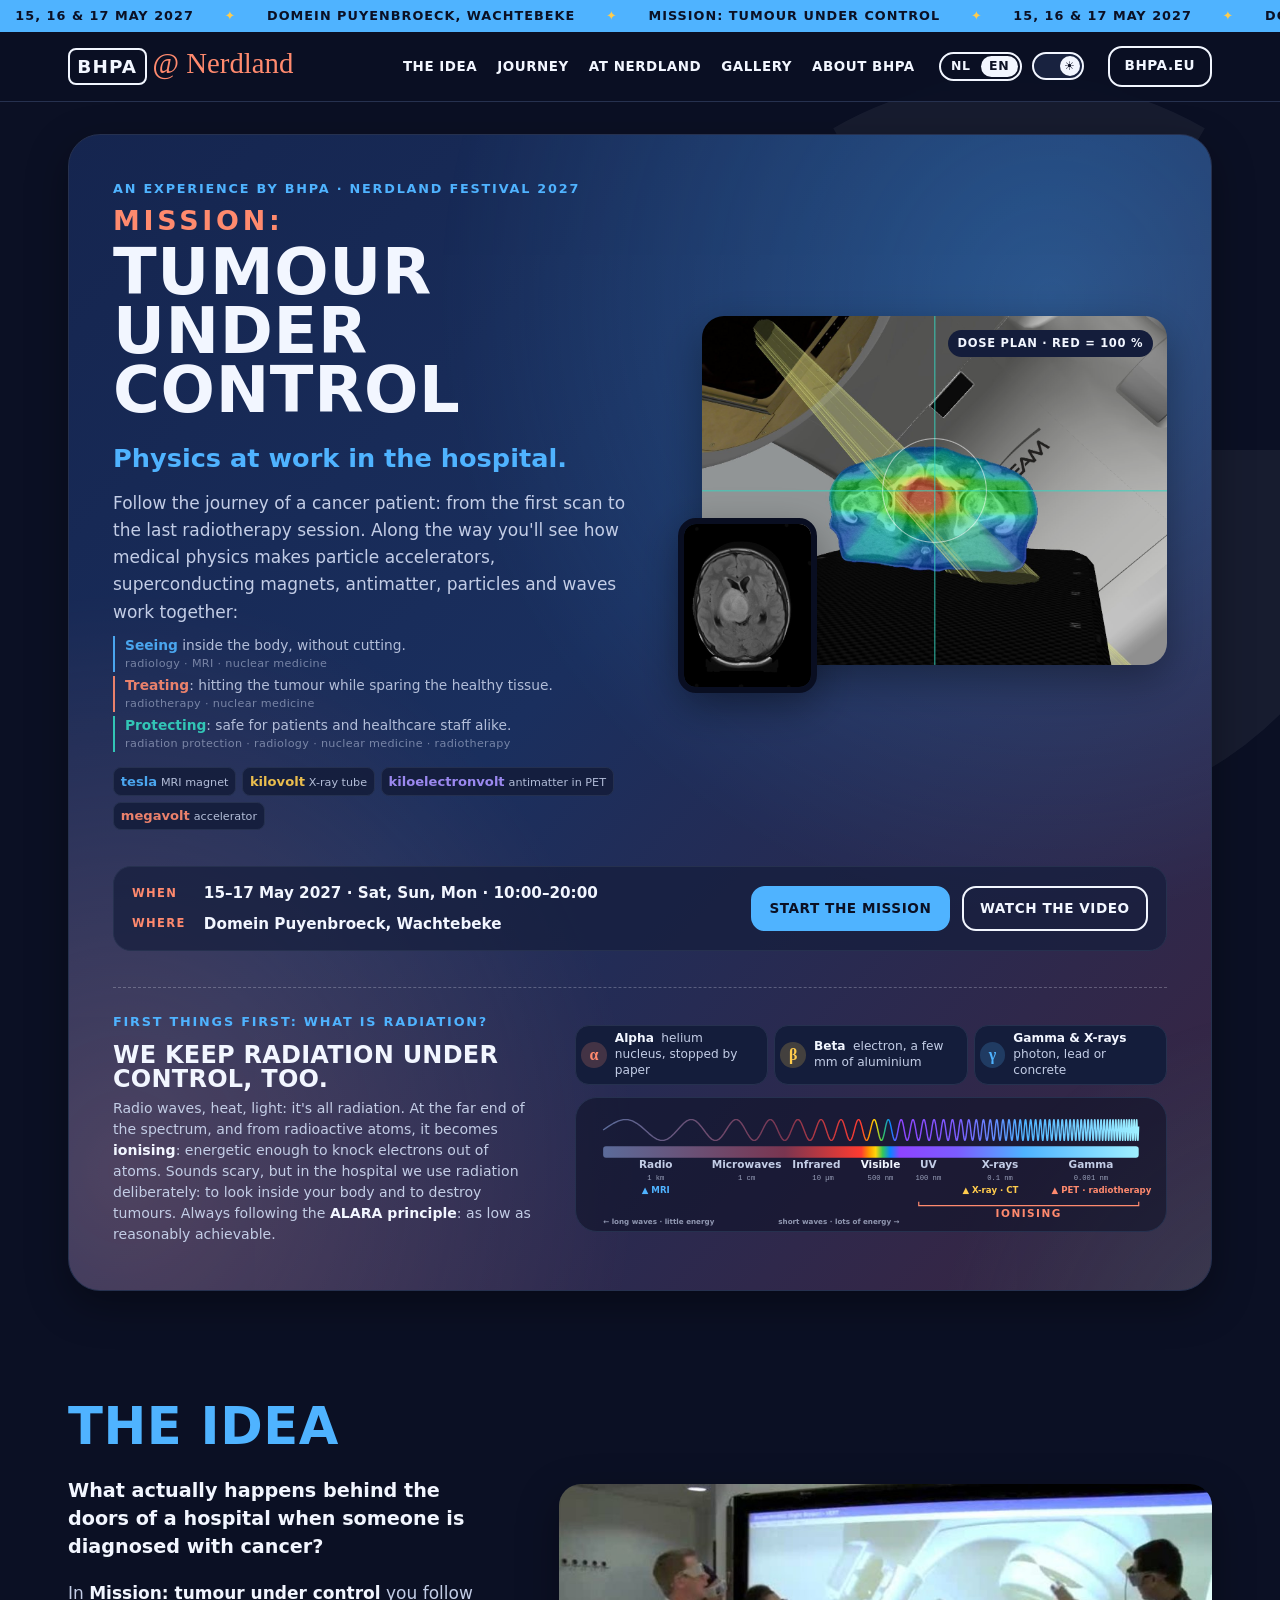
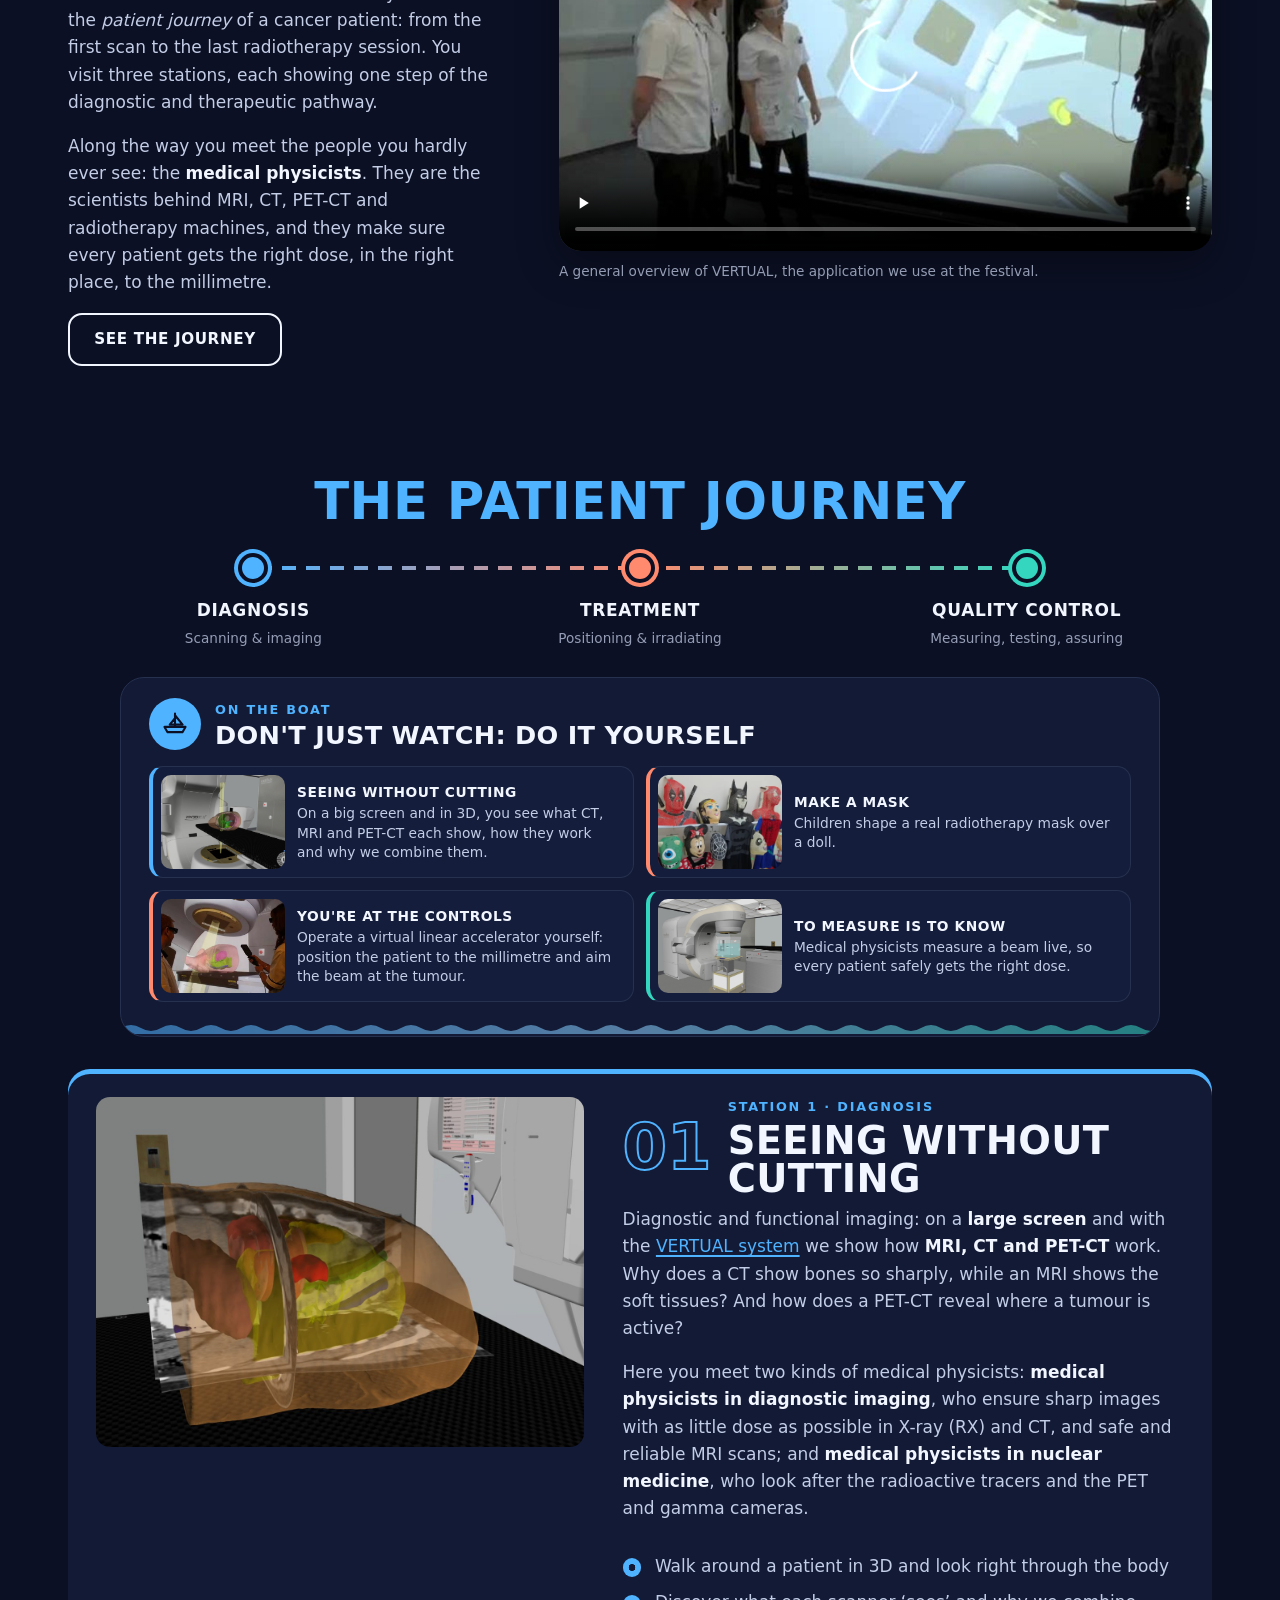
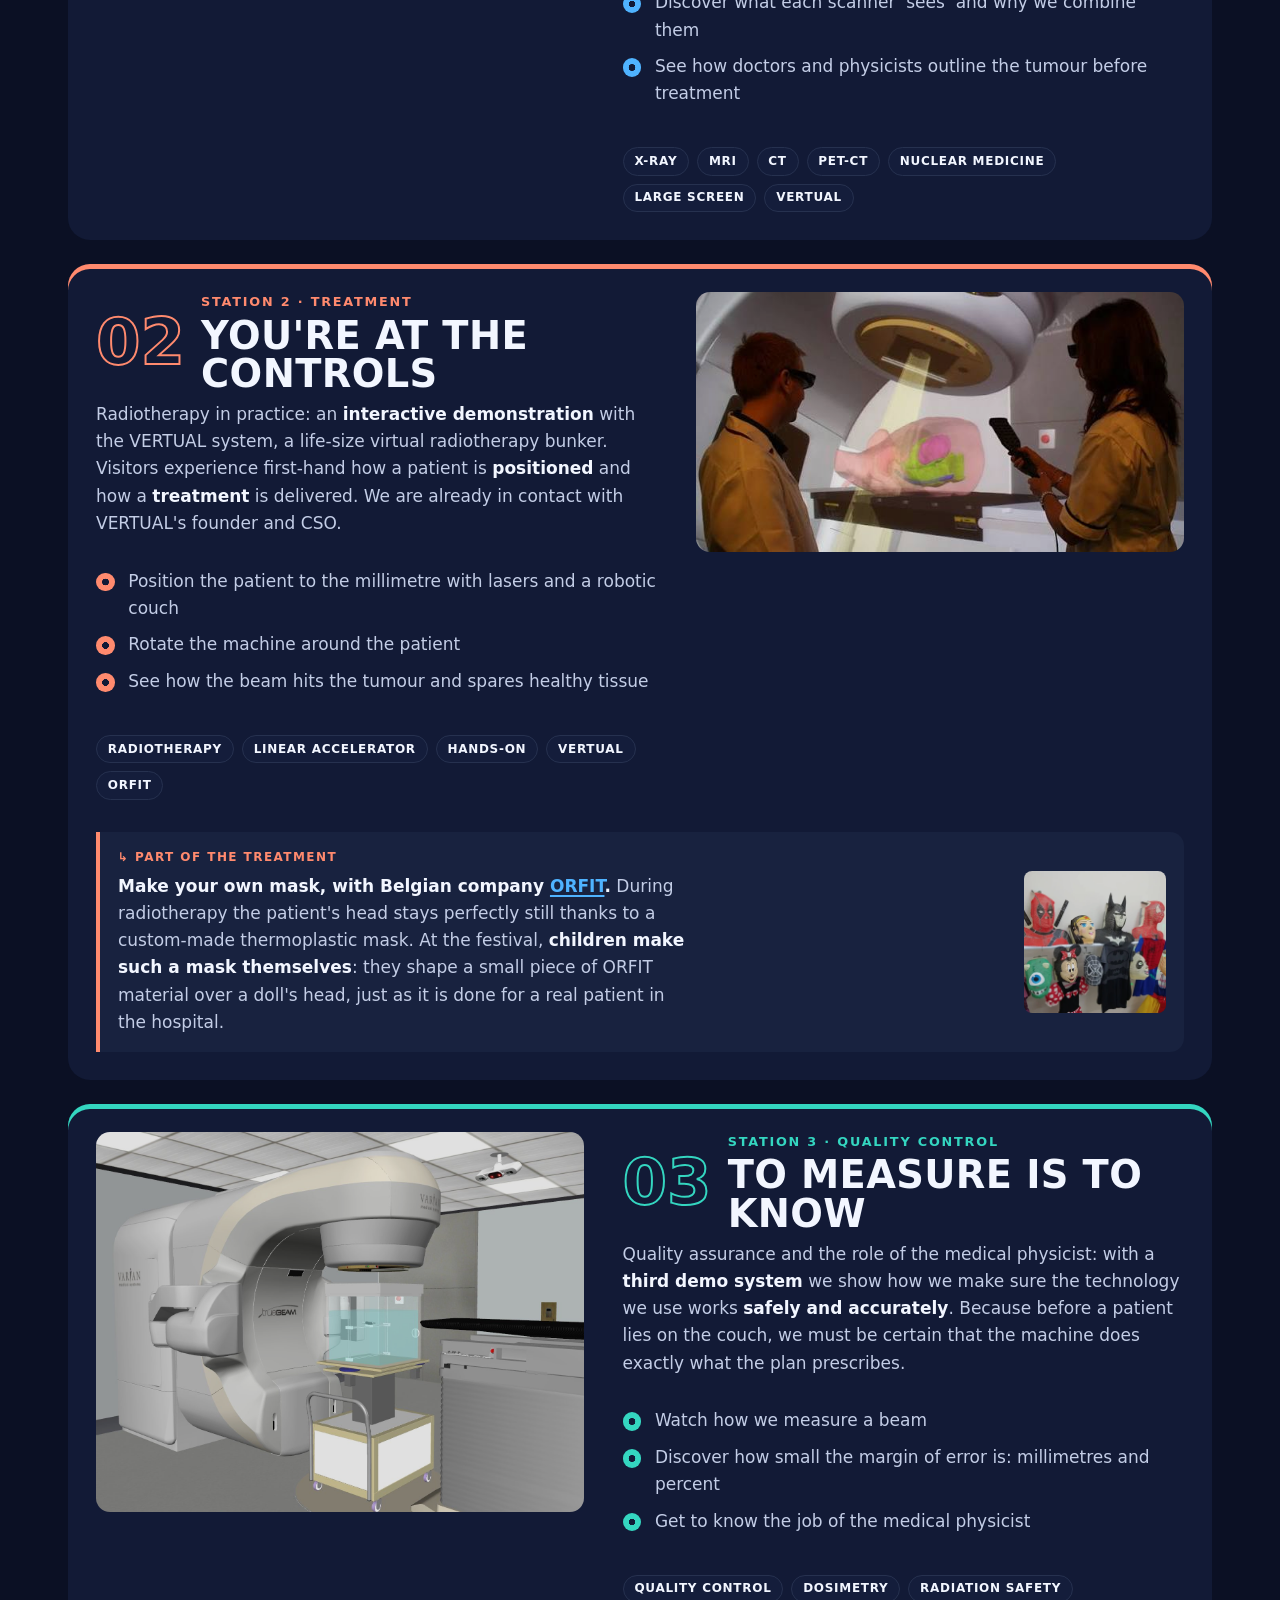
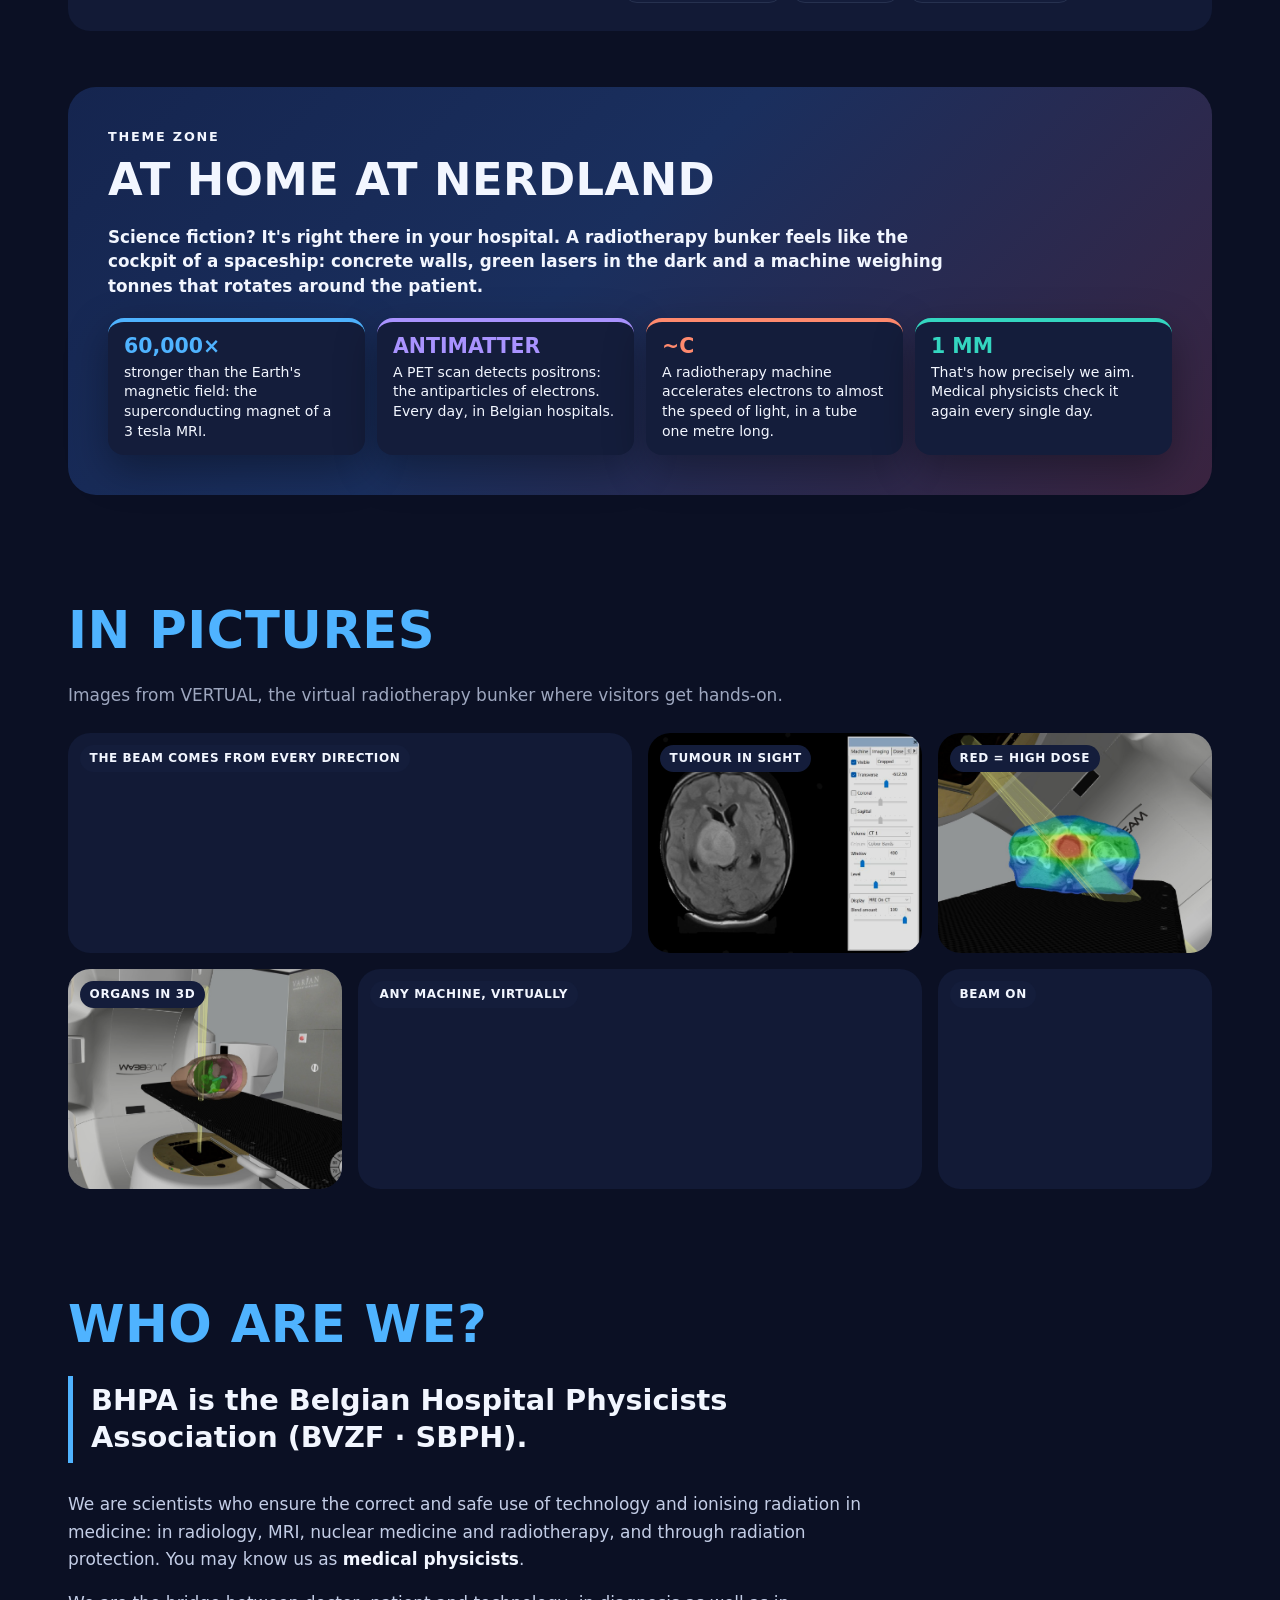
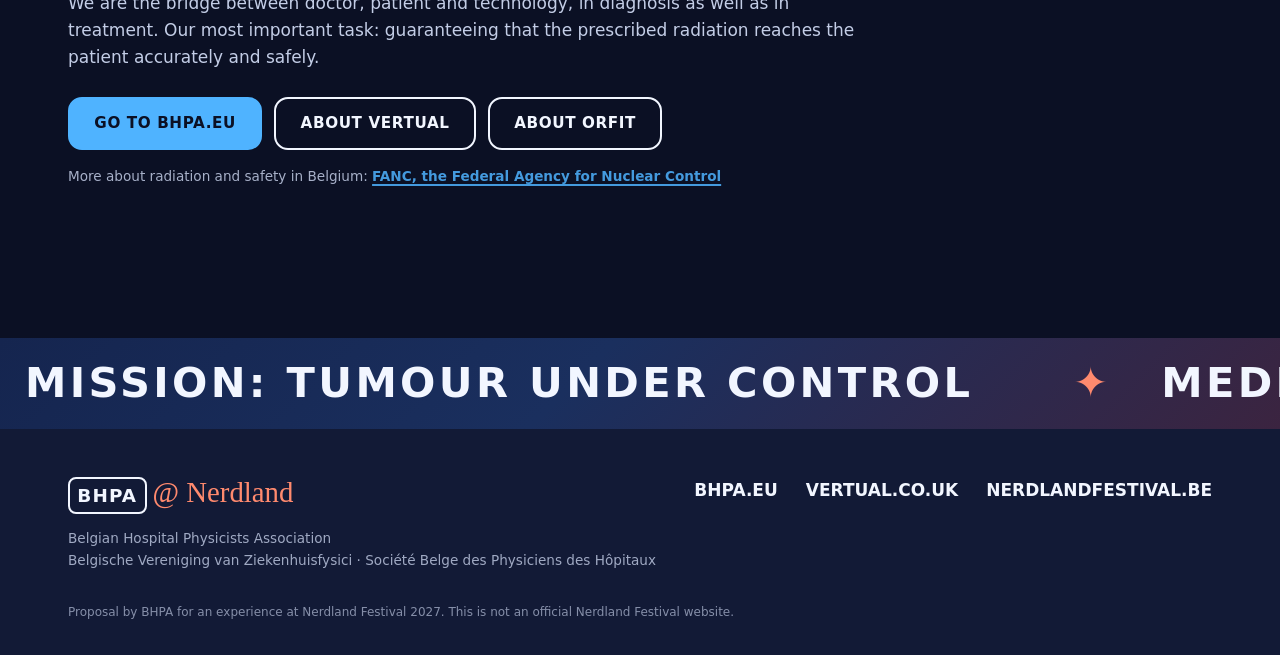
==== commit 7dce5ebd: "Titel stralingsstuk: 'Ook straling houden we onder controle.' Co-Authored-By: Claude Opus 5.5 <norep" ====
--- a/en/index.html
+++ b/en/index.html
@@ -106,7 +106,7 @@
       <div class="radiation">
         <div class="radiation__intro">
           <p class="eyebrow eyebrow--pink">First things first: what is radiation?</p>
-          <h2 class="radiation__title">Radiation, put to good use.</h2>
+          <h2 class="radiation__title">We keep radiation under control, too.</h2>
           <p>Radio waves, heat, light: it's all radiation. At the far end of the spectrum, and from radioactive atoms, it becomes <strong>ionising</strong>: energetic enough to knock electrons out of atoms. Sounds scary, but in the hospital we use radiation deliberately: to look inside your body and to destroy tumours. Always following the <strong>ALARA principle</strong>: as low as reasonably achievable.</p>
         </div>
         <ul class="particles" aria-label="Types of ionising radiation">
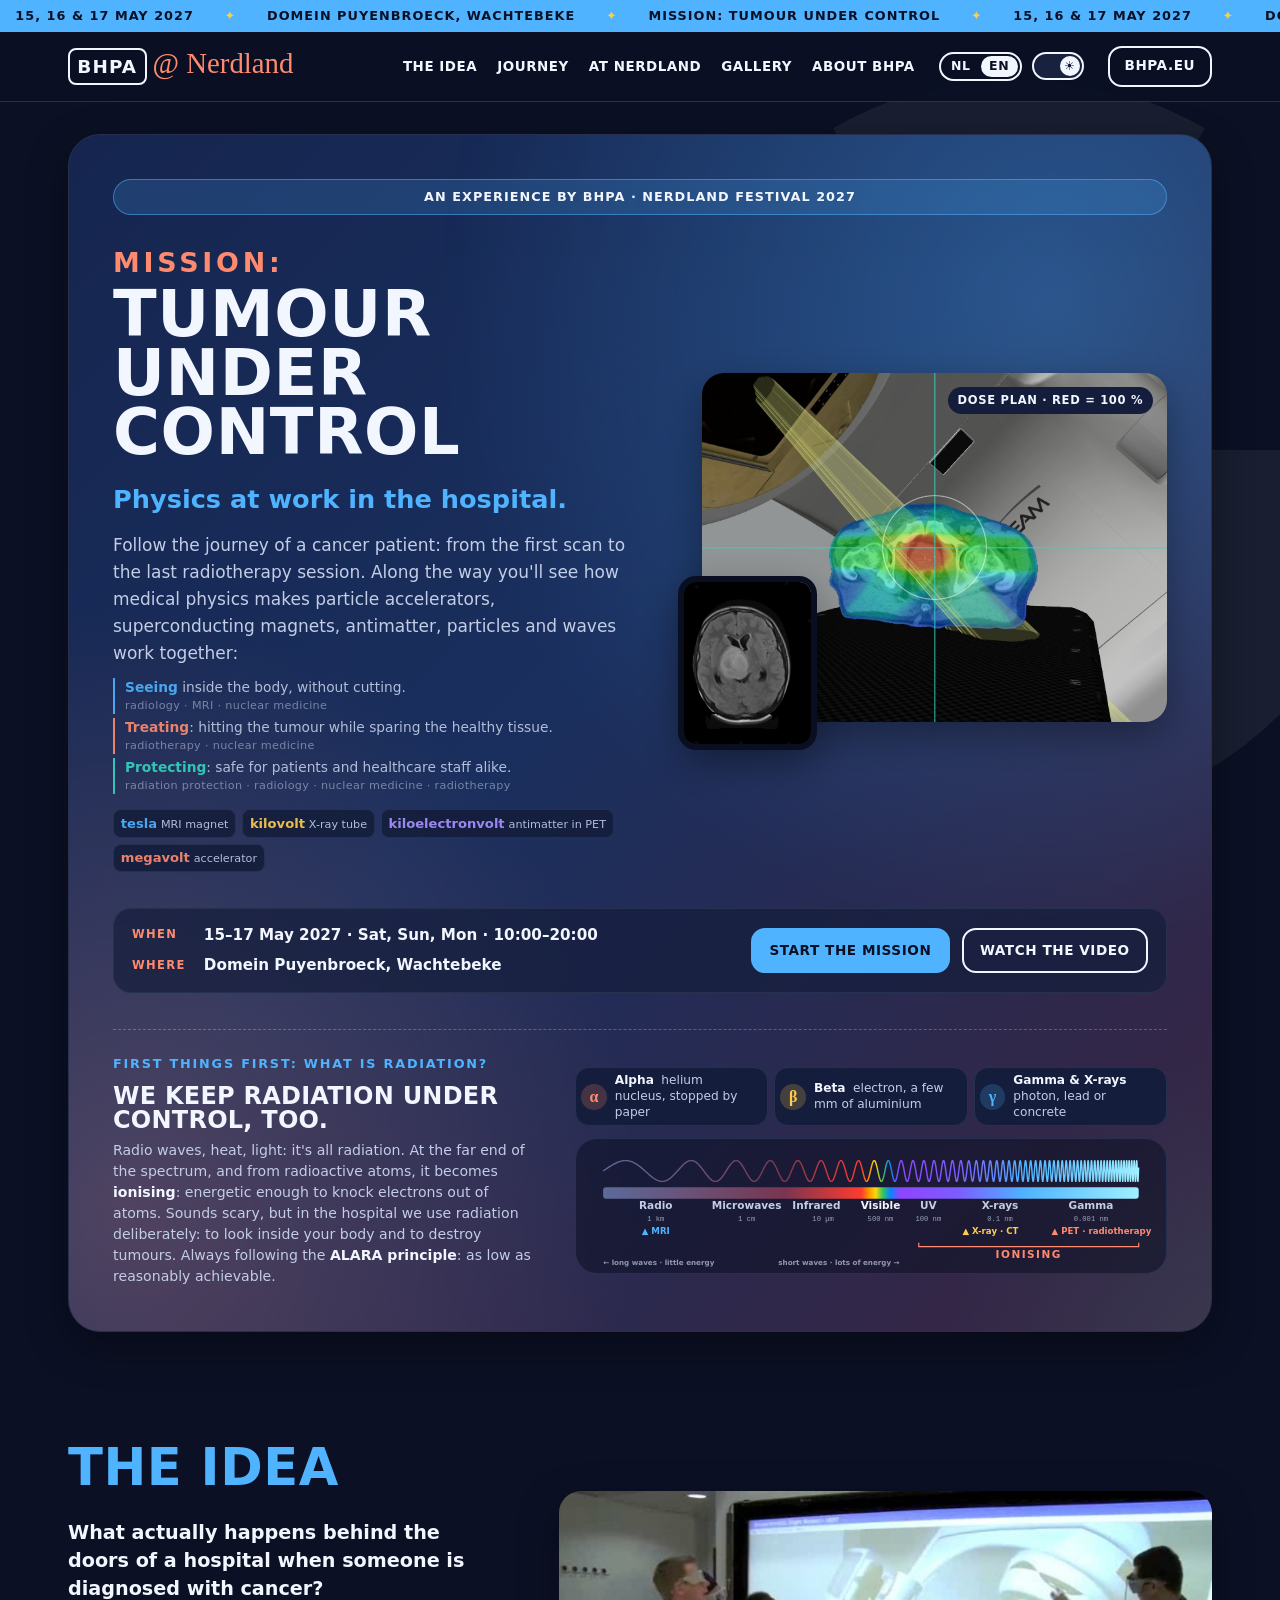
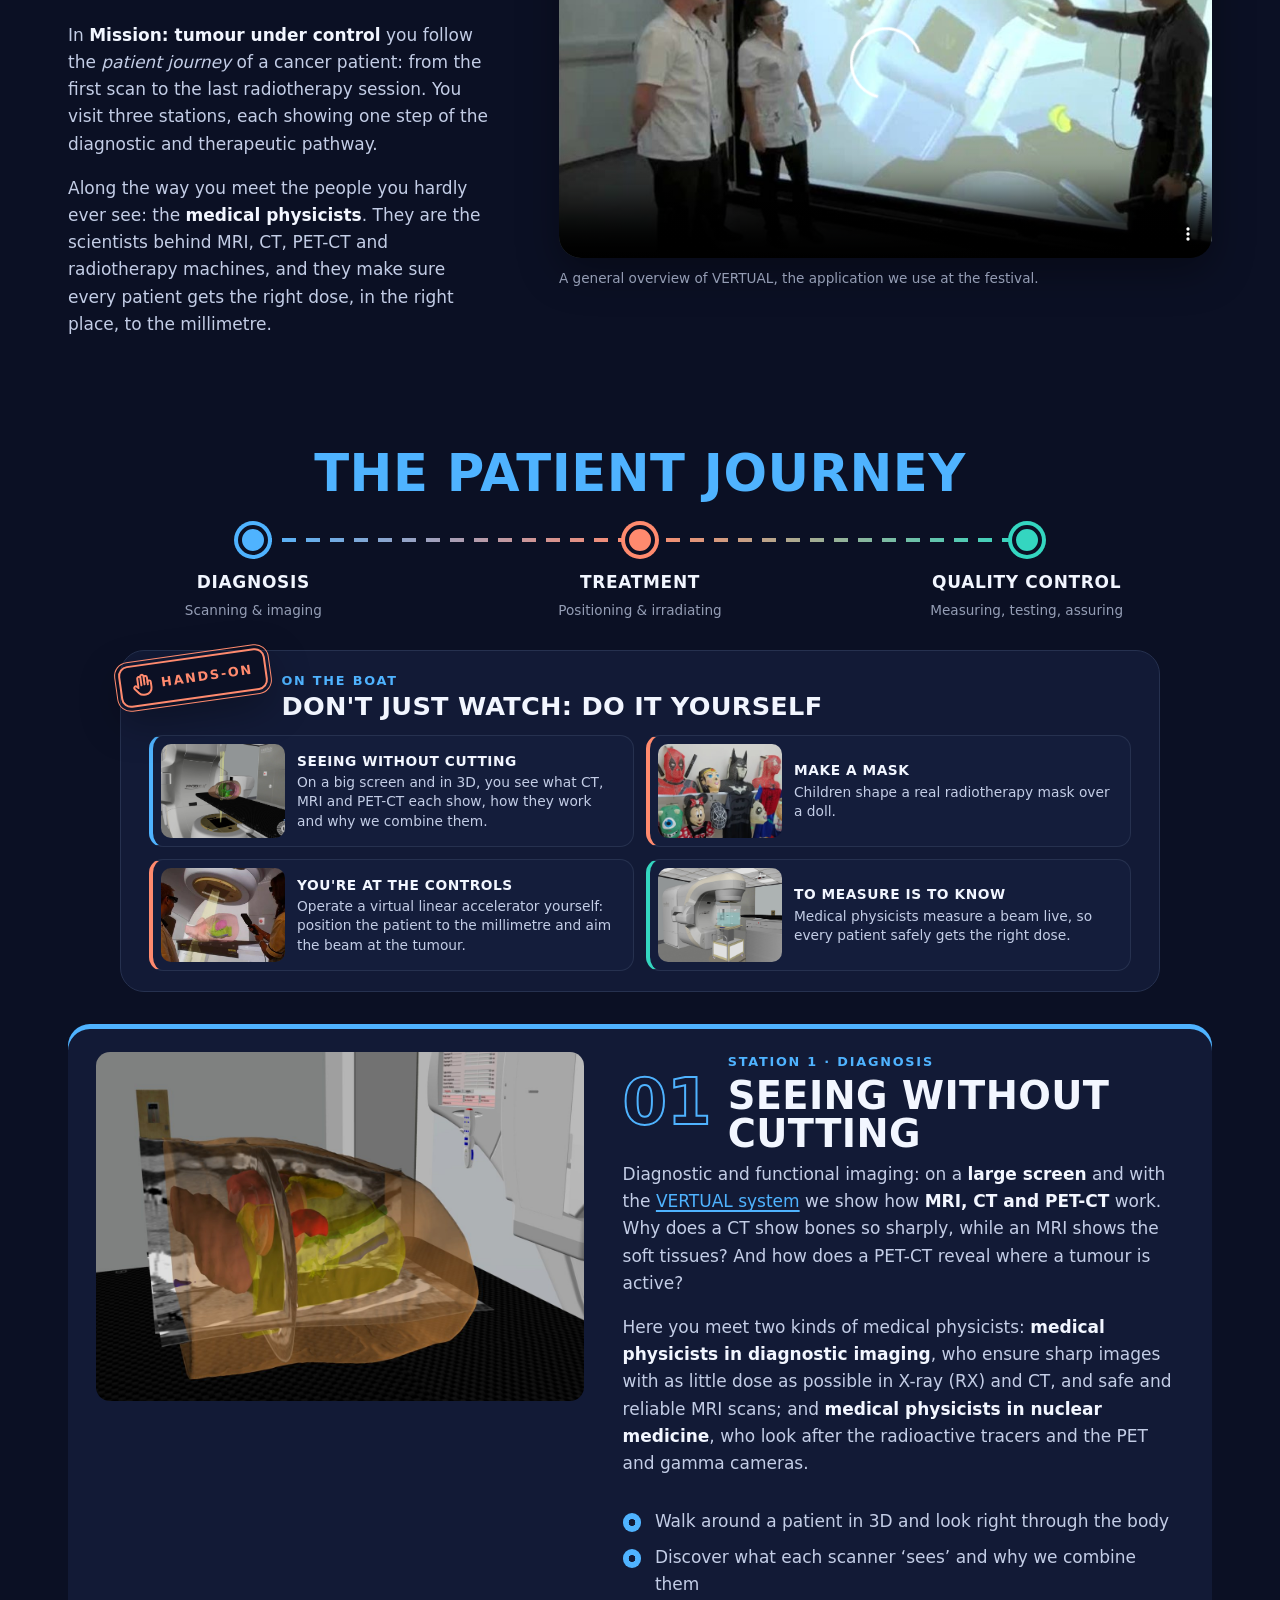
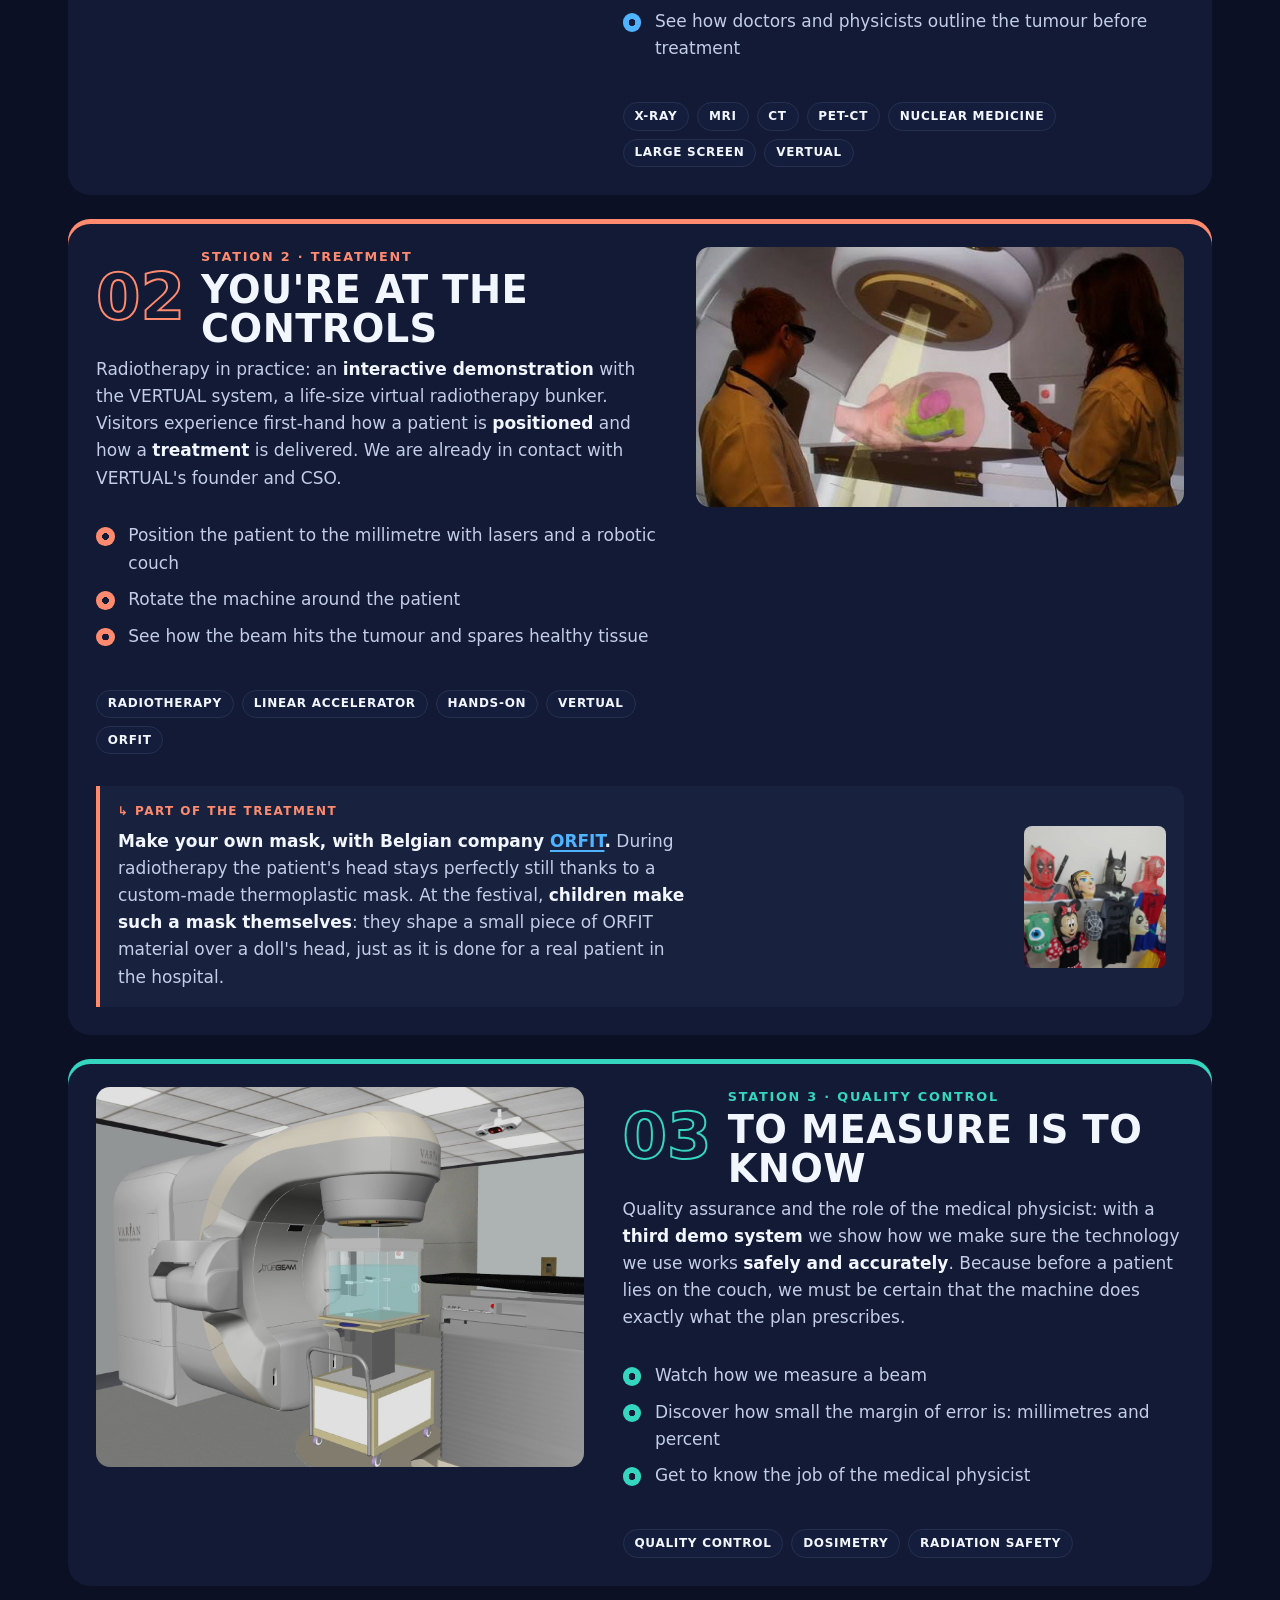
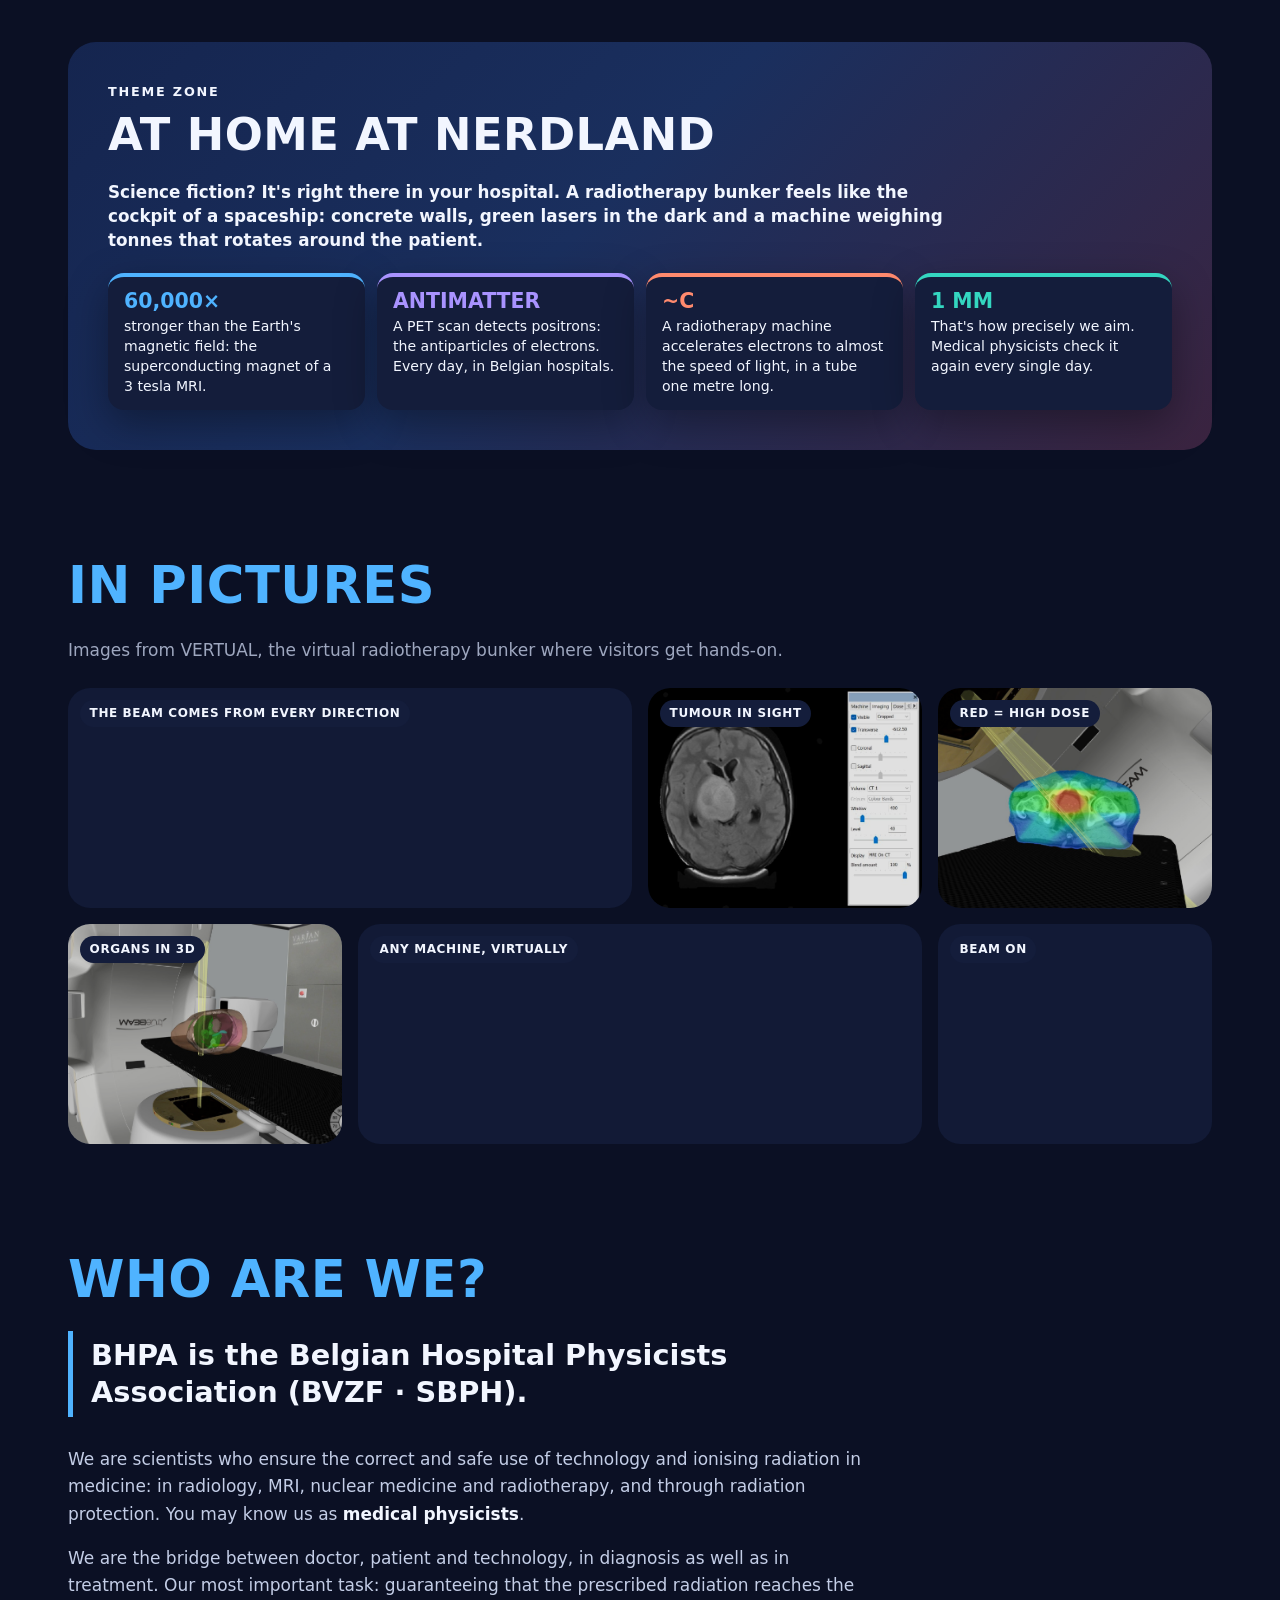
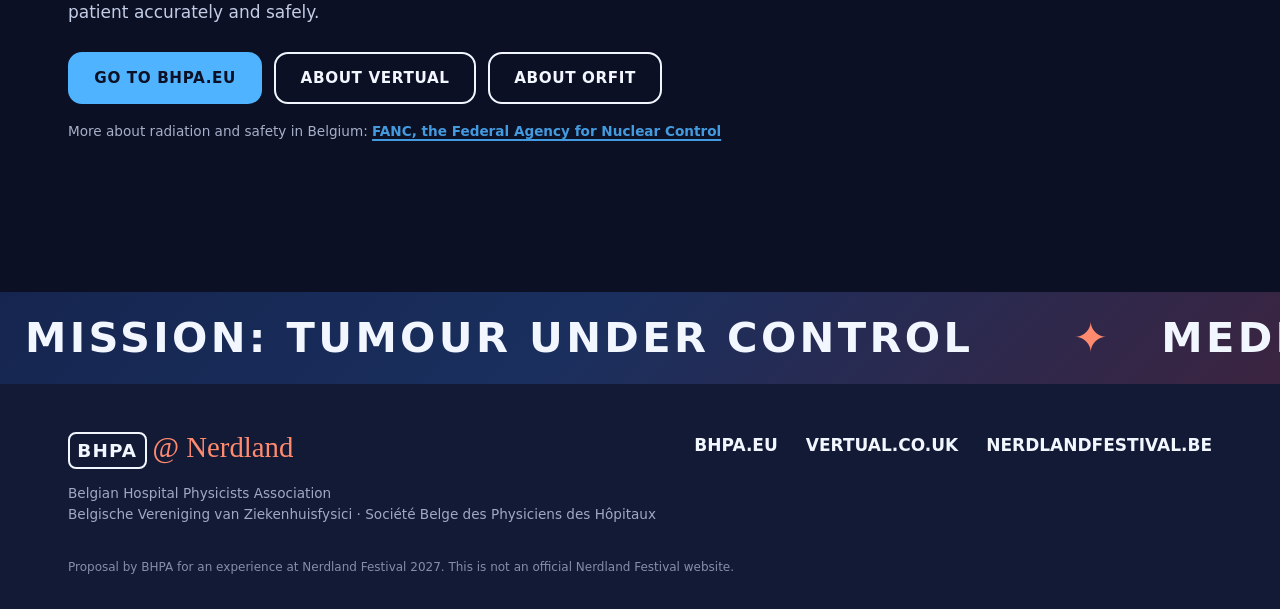
==== commit a36bdc6d: "Hands-on-stempel, label over volle breedte, kleine opkuis - Blok "Niet alleen kijken: zelf doen": st" ====
--- a/en/index.html
+++ b/en/index.html
@@ -65,8 +65,8 @@
     <!-- ===== HERO ===== -->
     <section class="hero-wrap">
       <div class="hero">
+      <p class="eyebrow hero__badge">An experience by BHPA &middot; Nerdland Festival 2027</p>
       <div class="hero__text">
-        <p class="eyebrow eyebrow--pink">An experience by BHPA &middot; Nerdland Festival 2027</p>
         <h1 class="hero__title">
           <span class="hero__title-small">Mission:</span>
           Tumour under control
@@ -153,7 +153,6 @@
         <p class="lead">What actually happens behind the doors of a hospital when someone is diagnosed with cancer?</p>
         <p>In <strong>Mission: tumour under control</strong> you follow the <em>patient journey</em> of a cancer patient: from the first scan to the last radiotherapy session. You visit three stations, each showing one step of the diagnostic and therapeutic pathway.</p>
         <p>Along the way you meet the people you hardly ever see: the <strong>medical physicists</strong>. They are the scientists behind MRI, CT, PET-CT and radiotherapy machines, and they make sure every patient gets the right dose, in the right place, to the millimetre.</p>
-        <a class="btn btn--outline" href="#traject">See the journey</a>
       </div>
       <div class="split__media">
         <figure class="video">
@@ -176,7 +175,7 @@
       </ol>
       <div class="onboard">
         <div class="onboard__head">
-          <span class="onboard__boat"><svg viewBox="0 0 24 24" aria-hidden="true"><path d="M3 14.5h18l-2.6 4.5H5.6z"/><path d="M12 3v11.5M12 4.5l6.5 8H12M12 7l-4.5 5.5H12"/></svg></span>
+          <span class="onboard__stamp" aria-hidden="true"><svg viewBox="0 0 24 24" aria-hidden="true"><path d="M8 13V5.5a1.5 1.5 0 0 1 3 0V12M11 11.5V4a1.5 1.5 0 0 1 3 0v7.5M14 11.5V5.5a1.5 1.5 0 0 1 3 0v6.5"/><path d="M17 10a1.5 1.5 0 0 1 3 0v5a6 6 0 0 1-6 6h-1.6a6 6 0 0 1-4.5-2.1l-3.6-4.3a1.5 1.5 0 0 1 2.3-1.9L8 14.2"/></svg><span>Hands-on</span></span>
           <div>
             <p class="eyebrow eyebrow--pink">On the boat</p>
             <h3>Don't just watch: do it yourself</h3>
@@ -200,7 +199,6 @@
             <span><b>To measure is to know</b>Medical physicists measure a beam live, so every patient safely gets the right dose.</span>
           </li>
         </ul>
-        <span class="onboard__waves" aria-hidden="true"></span>
       </div>
     </section>
 
--- a/css/style.css
+++ b/css/style.css
@@ -300,6 +300,18 @@
   pointer-events: none;
 }
 @keyframes hero-glow { to { transform: rotate(360deg); } }
+.hero__badge {                /* 'Een experience van BHPA · Nerdland Festival 2027', over de volle breedte */
+  grid-column: 1 / -1;
+  margin: 0;
+  padding: .55em 1em;
+  text-align: center;
+  border: 1px solid color-mix(in srgb, var(--blue) 50%, transparent);
+  border-radius: 999px;
+  background: color-mix(in srgb, var(--blue) 18%, transparent);
+  color: var(--ink);
+  font-size: .8rem;
+  letter-spacing: .08em;
+}
 .hero__title {
   margin-bottom: .35em;
   color: var(--ink);
@@ -558,7 +570,7 @@
   aspect-ratio: 1;
   translate: 0 -50%;
   color: var(--ink);
-  opacity: .05;
+  opacity: .06;
   pointer-events: none;
 }
 .watermark svg { display: block; width: 100%; height: 100%; fill: currentColor; }
@@ -838,29 +850,38 @@
   position: relative;
   max-width: 1040px;
   margin: 28px auto 0;
-  padding: 20px clamp(16px, 3vw, 28px) 34px;
-  overflow: clip;
+  padding: 20px clamp(16px, 3vw, 28px);
   border: 1px solid var(--line);
   border-radius: 24px;
   background: var(--surface);
   text-align: left;
 }
-.onboard__head { display: flex; align-items: center; gap: 14px; margin-bottom: 16px; }
+.onboard__head { display: flex; flex-wrap: wrap; align-items: center; gap: 10px 14px; margin-bottom: 16px; }
+.onboard__head > div { flex: 1 1 260px; }
 .onboard__head .eyebrow { margin: 0 0 .2em; }
 .onboard__head h3 { margin: 0; font-size: clamp(1.2rem, 2.4vw, 1.6rem); }
-.onboard__boat {
-  display: grid;
+.onboard__stamp {                /* stempel linksboven: hier doe je het zelf */
+  display: inline-flex;
   flex: none;
-  place-items: center;
-  width: 52px;
-  height: 52px;
-  border-radius: 50%;
-  background: var(--blue);
-  color: var(--on-blue);
-  animation: bob 4s ease-in-out infinite;
-}
-.onboard__boat svg { width: 28px; height: 28px; fill: none; stroke: currentColor; stroke-width: 1.8; stroke-linejoin: round; stroke-linecap: round; }
-@keyframes bob { 50% { transform: translateY(-3px) rotate(-4deg); } }
+  align-items: center;
+  gap: 6px;
+  margin: -34px 0 0 -30px;
+  padding: 6px 12px 6px 8px;
+  border: 2.5px solid var(--coral);
+  border-radius: 10px;
+  outline: 1.5px solid var(--coral);
+  outline-offset: 3px;
+  background: var(--bg);
+  color: var(--coral);
+  font-size: .8rem;
+  font-weight: 900;
+  font-stretch: 125%;
+  letter-spacing: .14em;
+  text-transform: uppercase;
+  transform: rotate(-8deg);
+  box-shadow: var(--shadow);
+}
+.onboard__stamp svg { width: 26px; height: 26px; fill: none; stroke: currentColor; stroke-width: 1.8; stroke-linecap: round; stroke-linejoin: round; }
 
 .onboard__list {
   display: grid;
@@ -892,19 +913,6 @@
   letter-spacing: .04em;
   text-transform: uppercase;
 }
-.onboard__waves {                /* golvende rand onderaan: dit gebeurt op het water */
-  position: absolute;
-  left: 0;
-  right: 0;
-  bottom: 0;
-  height: 14px;
-  background: linear-gradient(90deg, var(--blue), var(--sky), var(--mint));
-  opacity: .55;
-  -webkit-mask: url("data:image/svg+xml,%3Csvg xmlns='http://www.w3.org/2000/svg' width='40' height='12' viewBox='0 0 40 12'%3E%3Cpath d='M0 6 Q10 0 20 6 T40 6 V12 H0Z'/%3E%3C/svg%3E") repeat-x 0 0 / 40px 12px;
-  mask: url("data:image/svg+xml,%3Csvg xmlns='http://www.w3.org/2000/svg' width='40' height='12' viewBox='0 0 40 12'%3E%3Cpath d='M0 6 Q10 0 20 6 T40 6 V12 H0Z'/%3E%3C/svg%3E") repeat-x 0 0 / 40px 12px;
-  animation: waves 6s linear infinite;
-}
-@keyframes waves { to { -webkit-mask-position: 40px 0; mask-position: 40px 0; } }
 
 /* ---------- 'Wie zijn wij?': BHPA-zin in de kijker ---------- */
 #bhpa .lead {
@@ -988,8 +996,7 @@
 
 @media (prefers-reduced-motion: reduce) {
   html { scroll-behavior: auto; }
-  .marquee__track, .hero::before, .spec-pulse, .spec-zoom, .spec-static, .particles li,
-  .onboard__boat, .onboard__waves { animation: none; }
+  .marquee__track, .hero::before, .spec-pulse, .spec-zoom, .spec-static, .particles li { animation: none; }
   .spectrum__badge { display: none; }
   .btn, .gallery__item img, .theme-toggle::before, .lang a, body { transition: none; }
 }
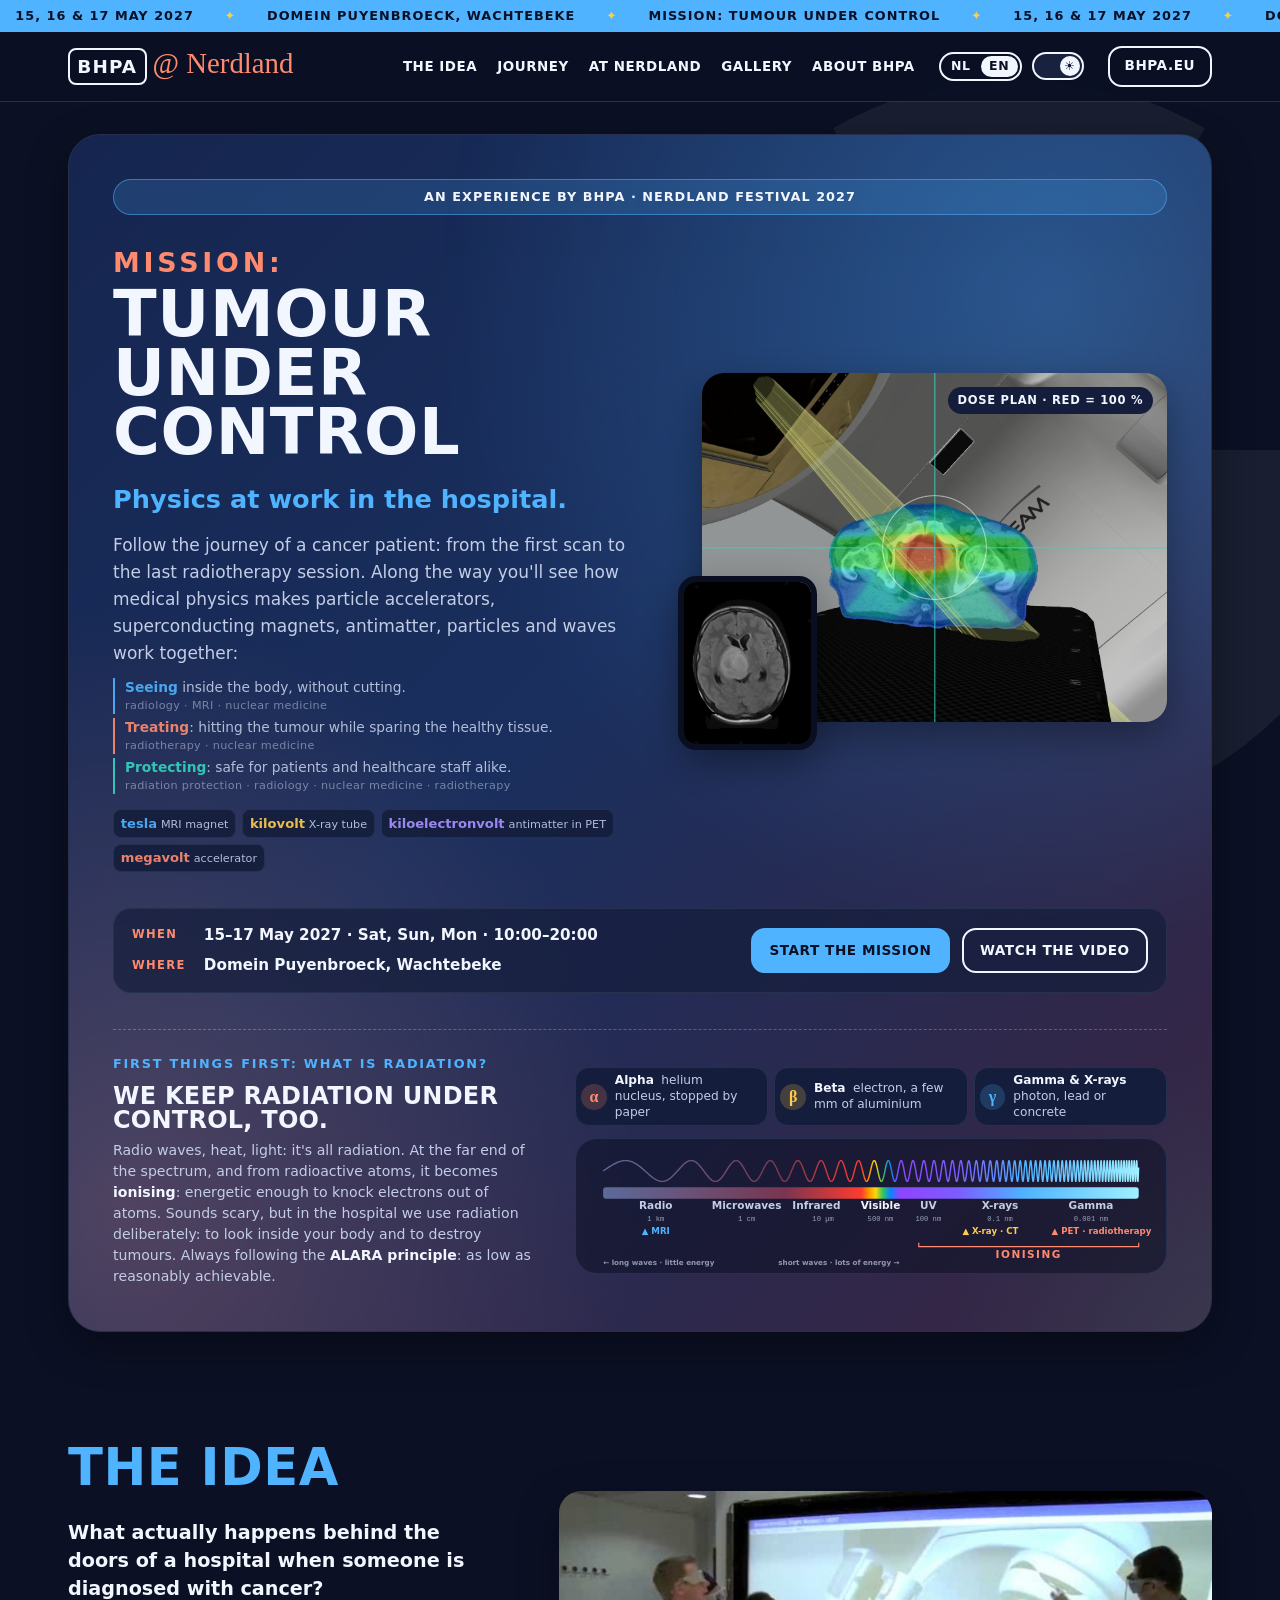
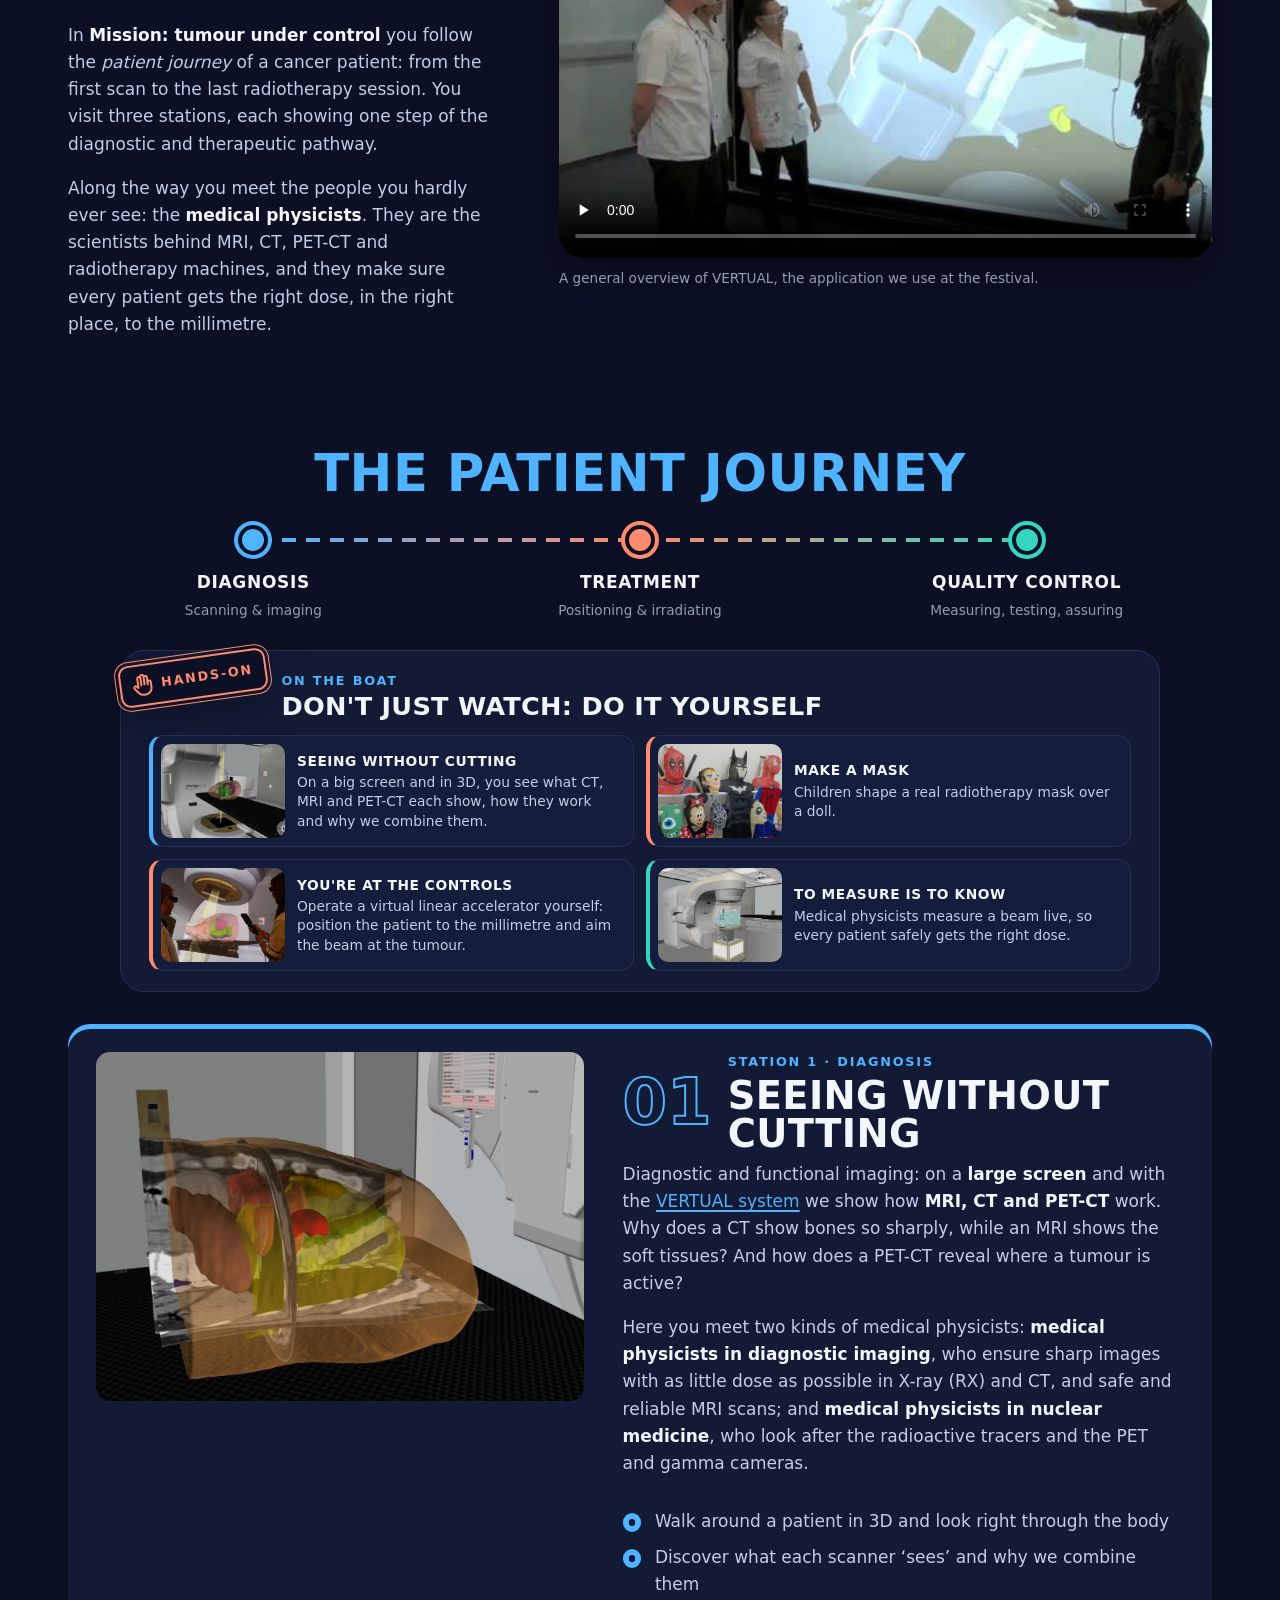
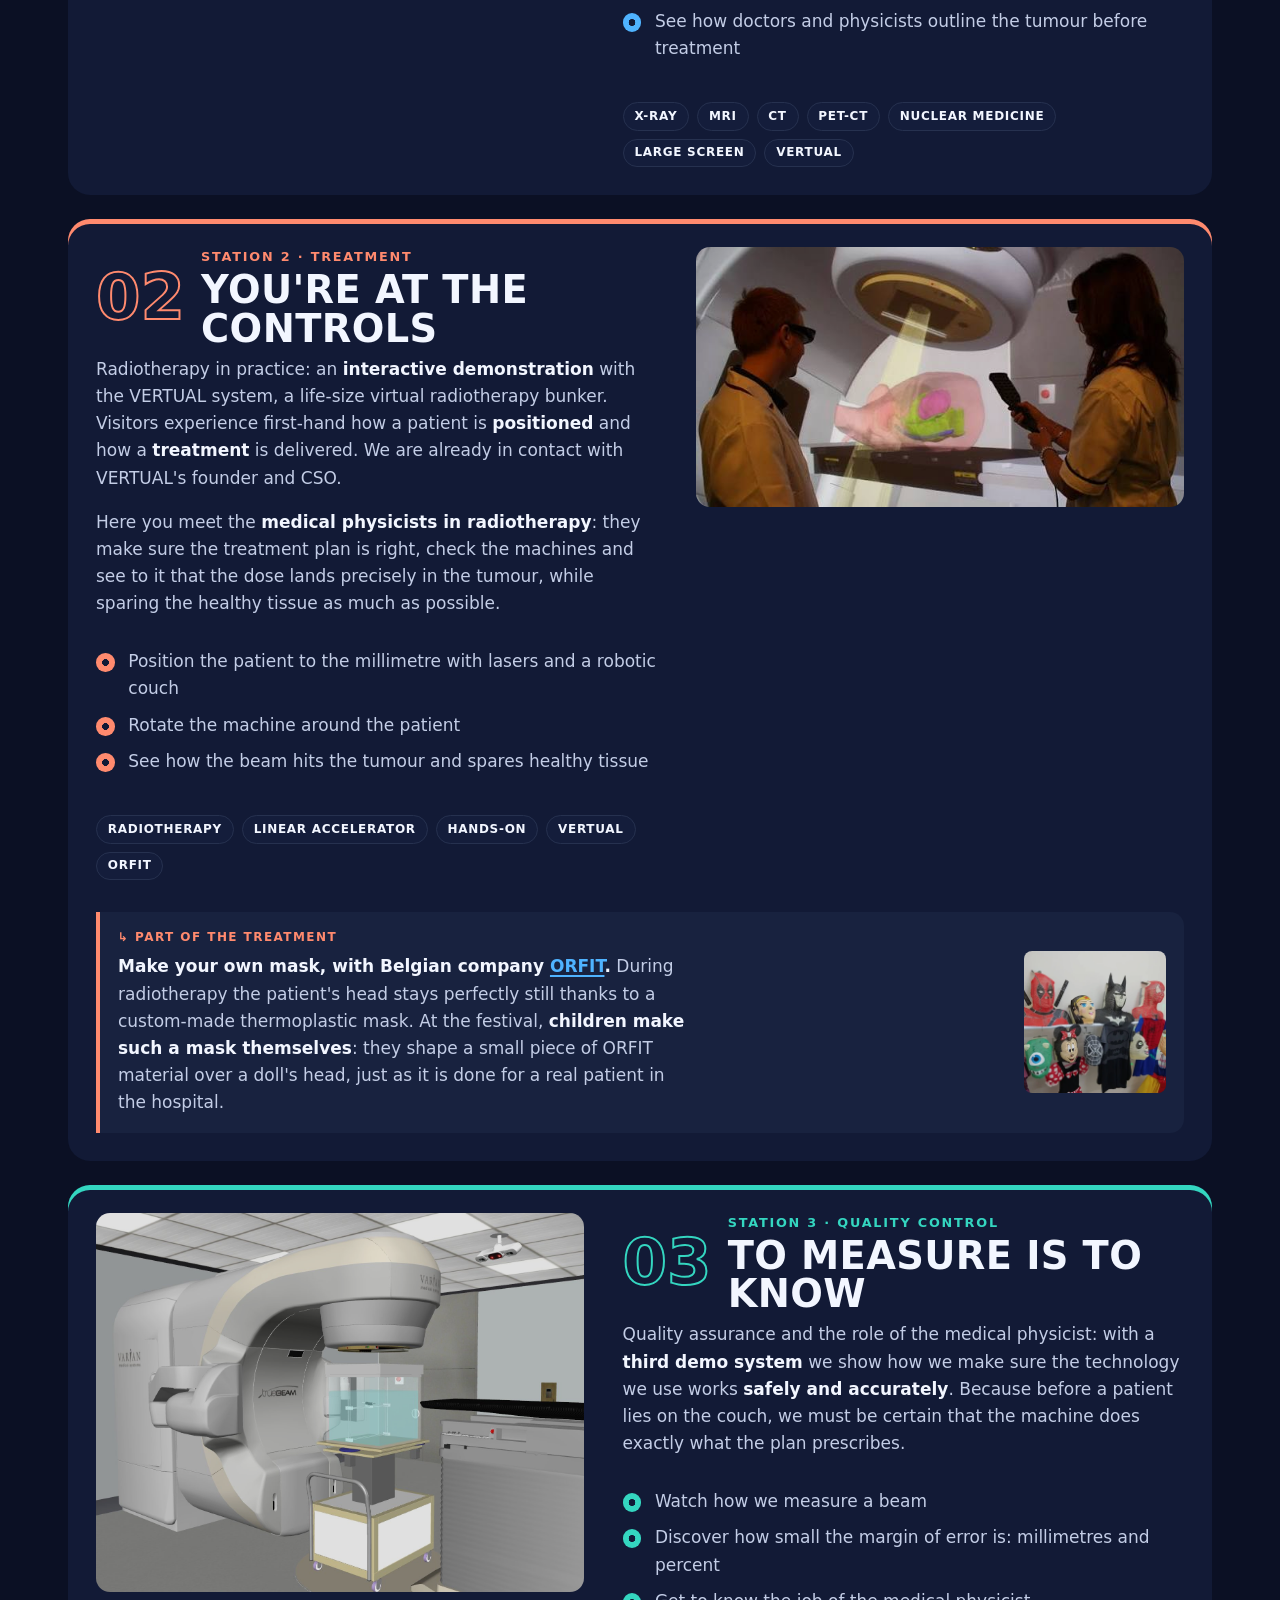
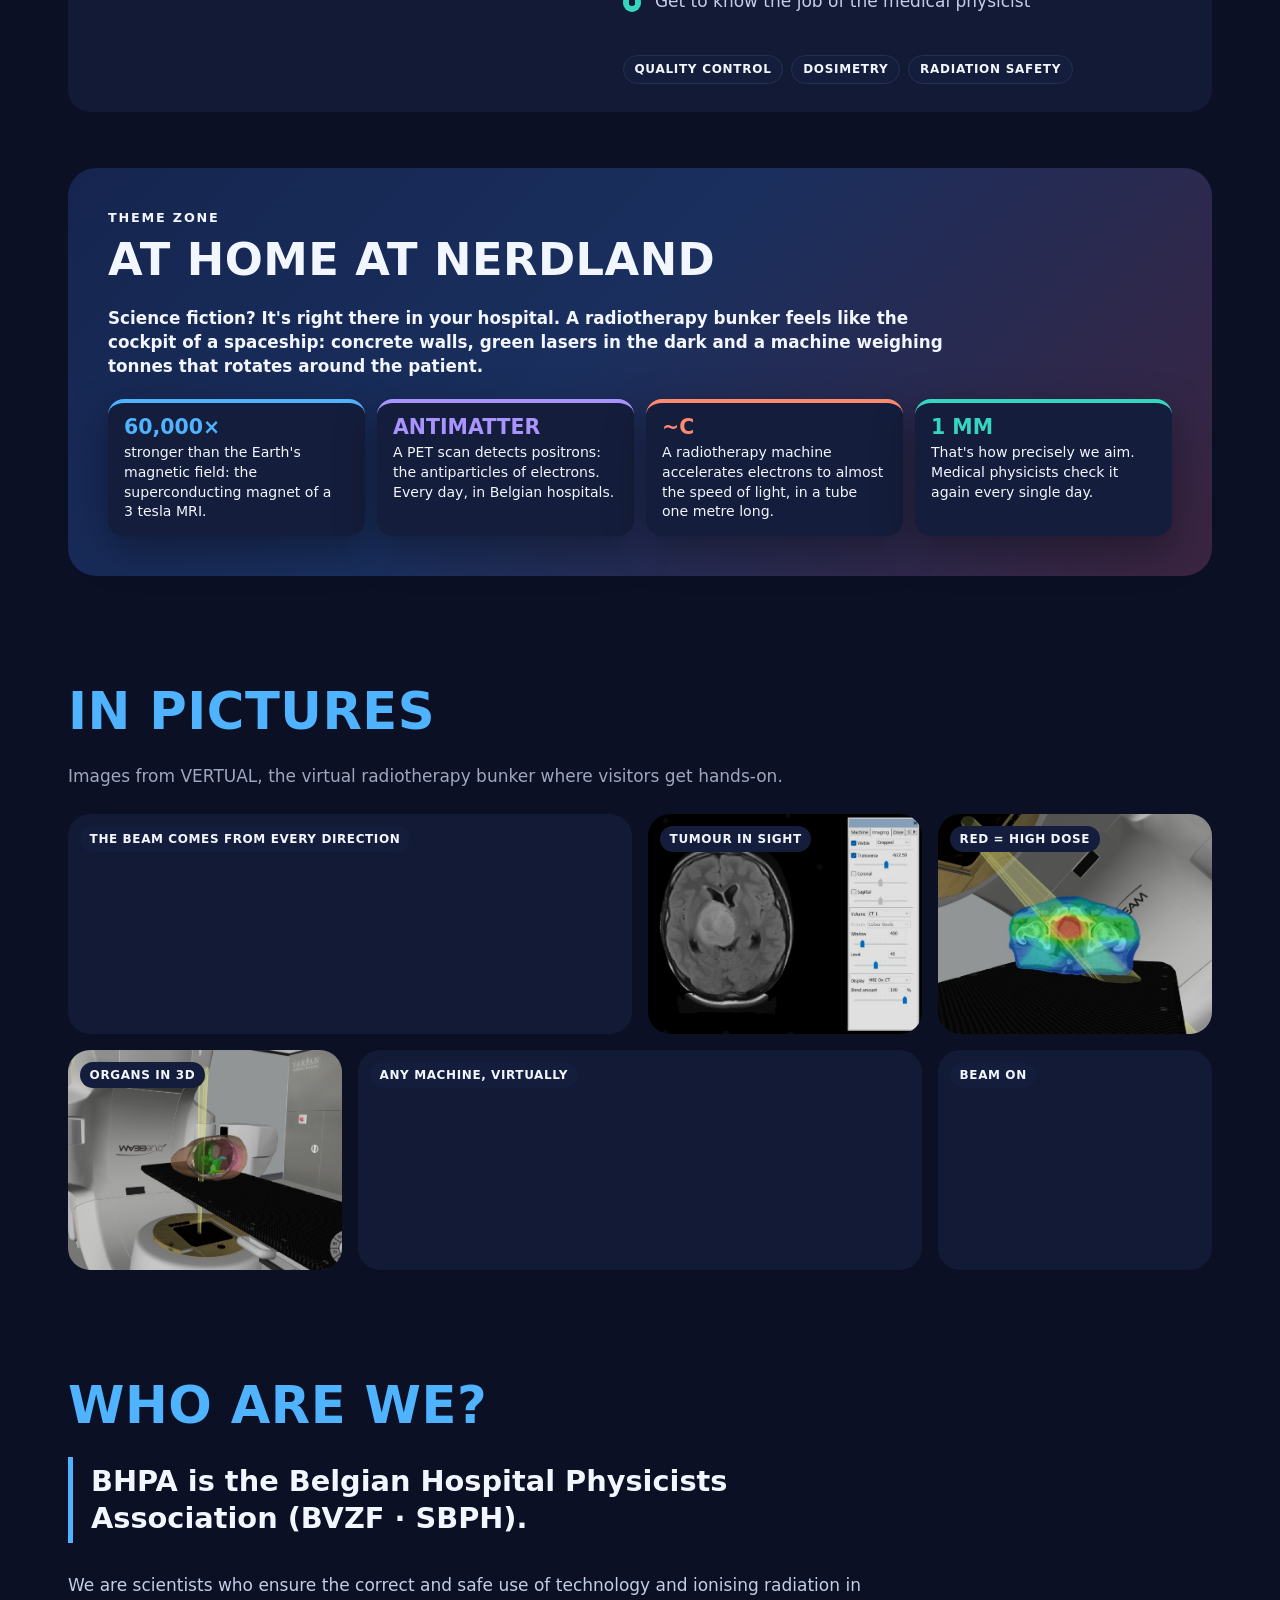
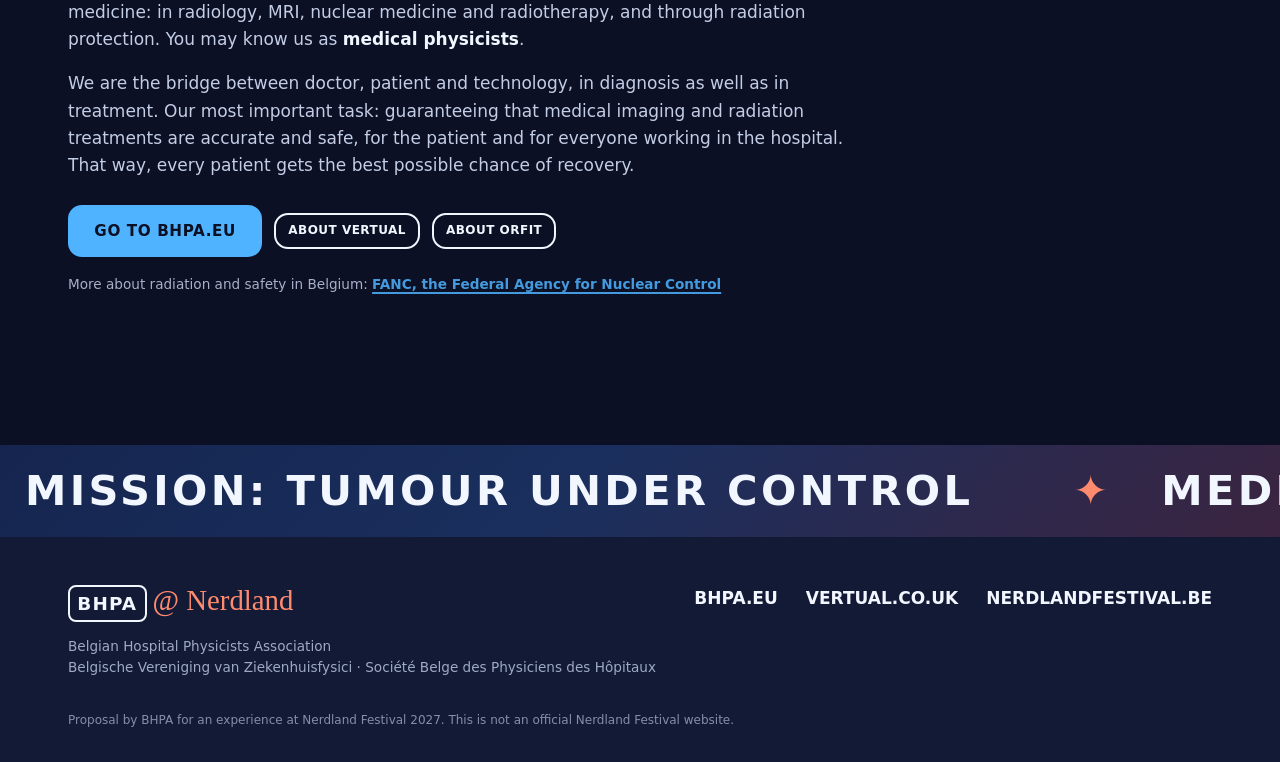
==== commit c5d30455: "Medisch fysici in de radiotherapie, belangrijkste taak, kleinere partnerknoppen - Station 2: alinea " ====
--- a/en/index.html
+++ b/en/index.html
@@ -232,6 +232,7 @@
         <p class="eyebrow eyebrow--pink">Station 2 · Treatment</p>
         <h3>You're at the controls</h3>
         <p>Radiotherapy in practice: an <strong>interactive demonstration</strong> with the VERTUAL system, a life-size virtual radiotherapy bunker. Visitors experience first-hand how a patient is <strong>positioned</strong> and how a <strong>treatment</strong> is delivered. We are already in contact with VERTUAL's founder and CSO.</p>
+        <p>Here you meet the <strong>medical physicists in radiotherapy</strong>: they make sure the treatment plan is right, check the machines and see to it that the dose lands precisely in the tumour, while sparing the healthy tissue as much as possible.</p>
         <ul class="checks">
           <li>Position the patient to the millimetre with lasers and a robotic couch</li>
           <li>Rotate the machine around the patient</li>
@@ -316,7 +317,7 @@
         <h2>Who are we?</h2>
         <p class="lead">BHPA is the Belgian Hospital Physicists Association (BVZF&nbsp;&middot;&nbsp;SBPH).</p>
         <p>We are scientists who ensure the correct and safe use of technology and ionising radiation in medicine: in radiology, MRI, nuclear medicine and radiotherapy, and through radiation protection. You may know us as <strong>medical physicists</strong>.</p>
-        <p>We are the bridge between doctor, patient and technology, in diagnosis as well as in treatment. Our most important task: guaranteeing that the prescribed radiation reaches the patient accurately and safely.</p>
+        <p>We are the bridge between doctor, patient and technology, in diagnosis as well as in treatment. Our most important task: guaranteeing that medical imaging and radiation treatments are accurate and safe, for the patient and for everyone working in the hospital. That way, every patient gets the best possible chance of recovery.</p>
         <div class="btn-row">
           <a class="btn" href="https://www.bhpa.eu" target="_blank" rel="noopener">Go to BHPA.eu</a>
           <a class="btn btn--outline" href="https://vertual.co.uk/" target="_blank" rel="noopener">About VERTUAL</a>
--- a/css/style.css
+++ b/css/style.css
@@ -914,7 +914,7 @@
   text-transform: uppercase;
 }
 
-/* ---------- 'Wie zijn wij?': BHPA-zin in de kijker ---------- */
+/* ---------- 'Wie zijn wij?': BHPA-zin en -knop in de kijker ---------- */
 #bhpa .lead {
   max-width: 34em;
   padding: .2em 0 .2em 18px;
@@ -1000,3 +1000,5 @@
   .spectrum__badge { display: none; }
   .btn, .gallery__item img, .theme-toggle::before, .lang a, body { transition: none; }
 }
+#bhpa .btn-row { align-items: center; }
+#bhpa .btn--outline { padding: .5em 1em; font-size: .75rem; }   /* partners: kleiner dan 'Naar BHPA.eu' */
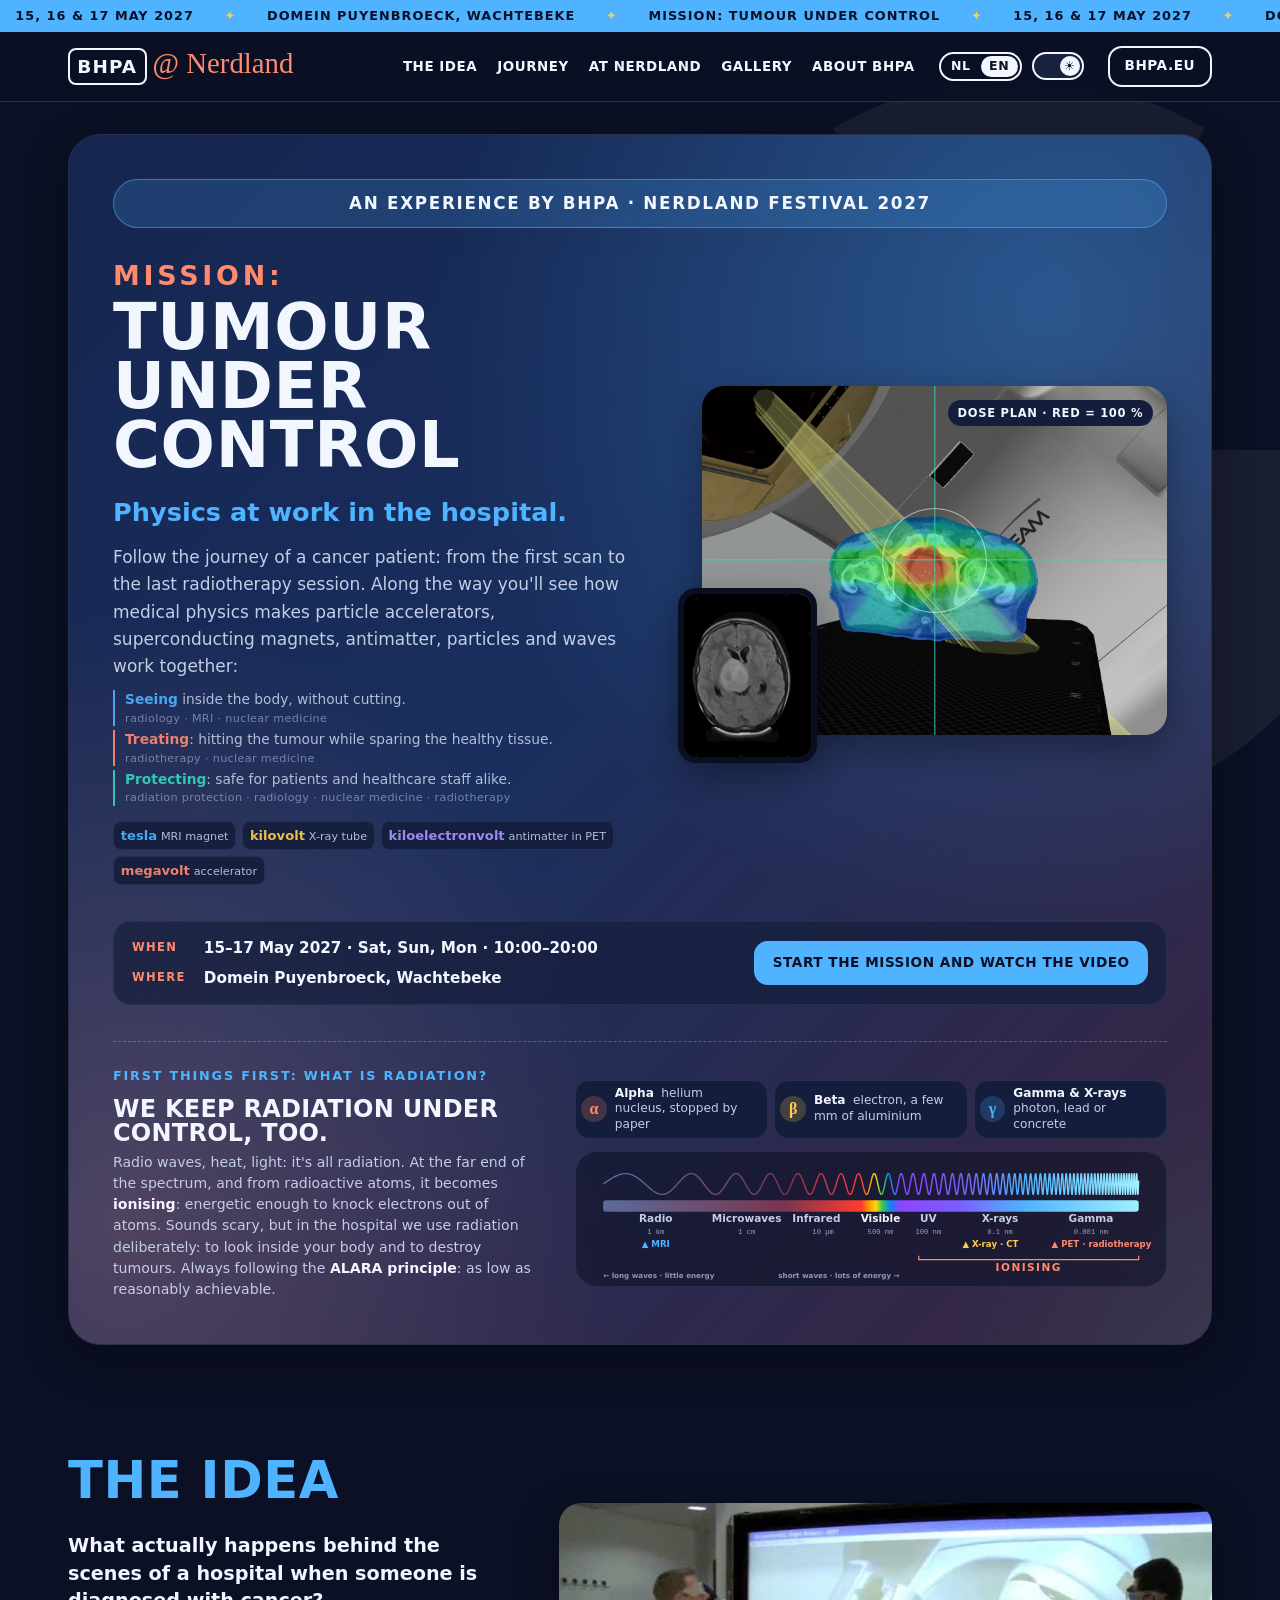
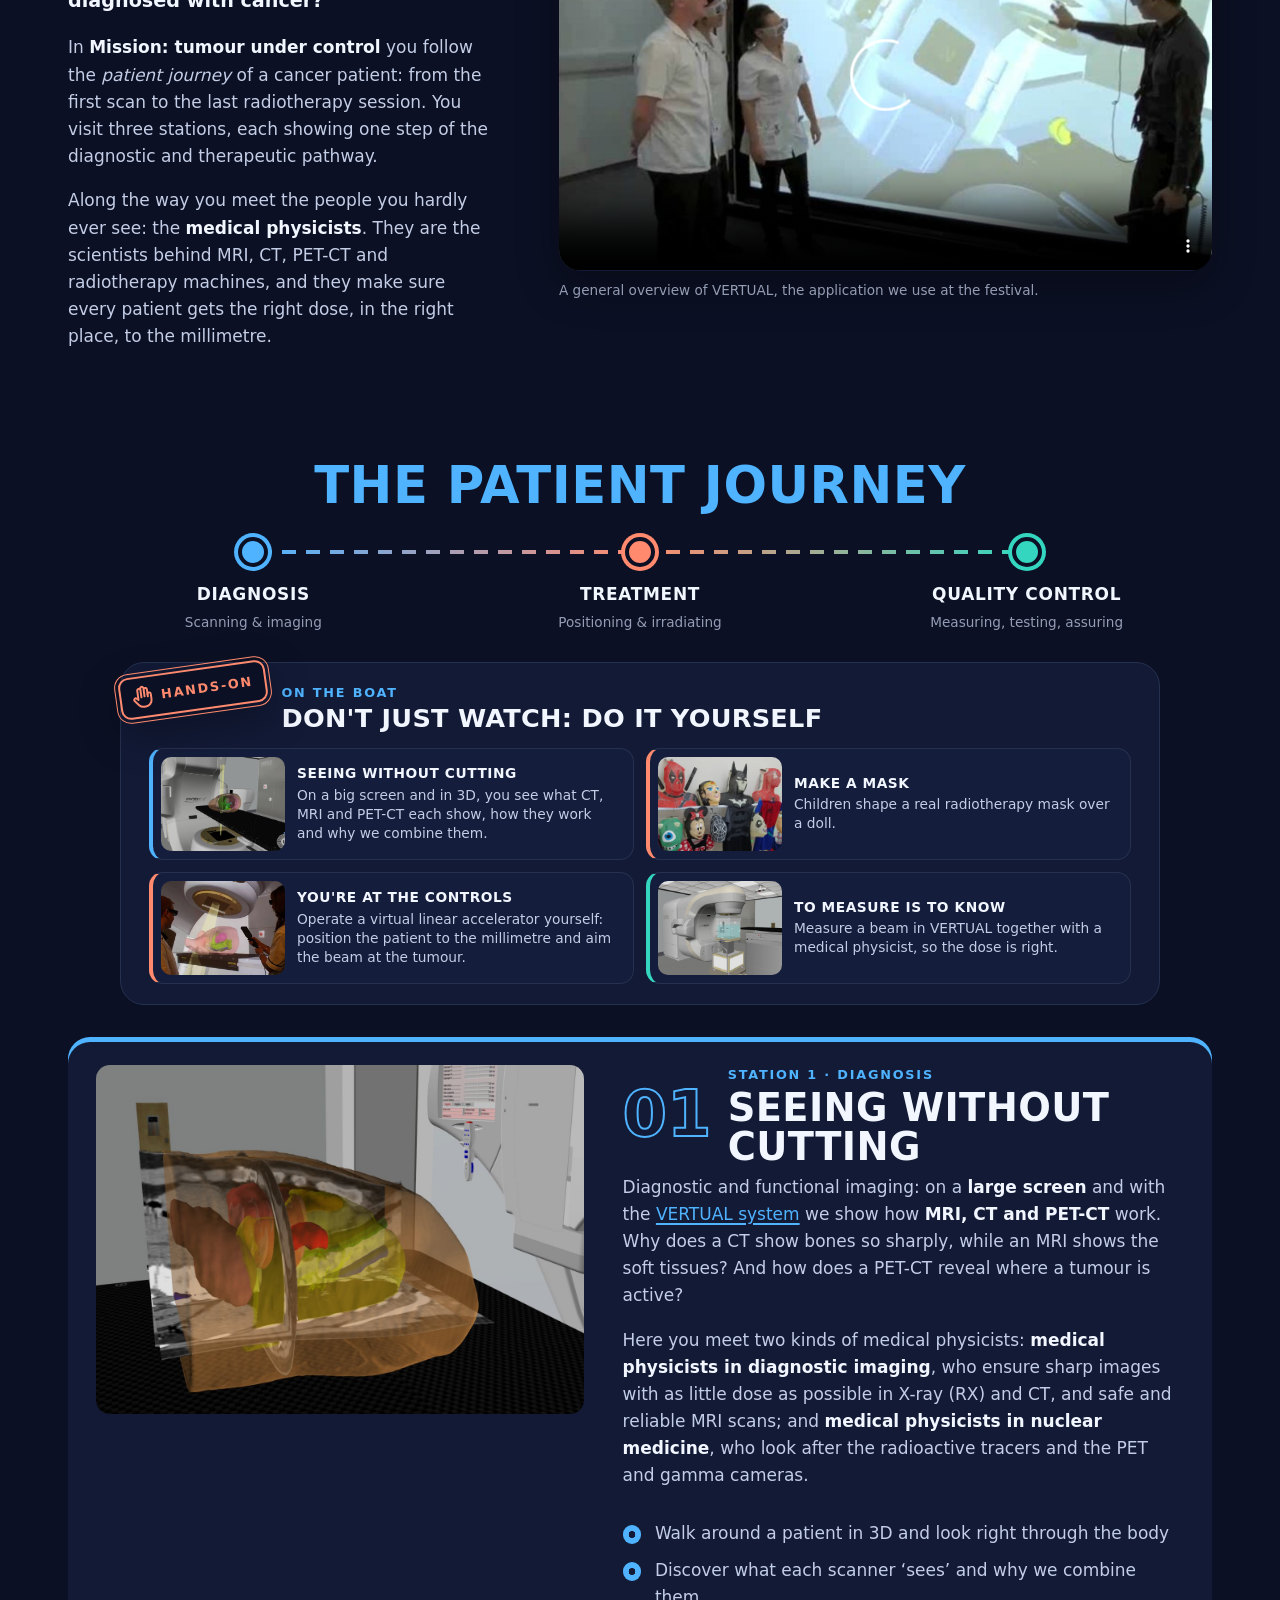
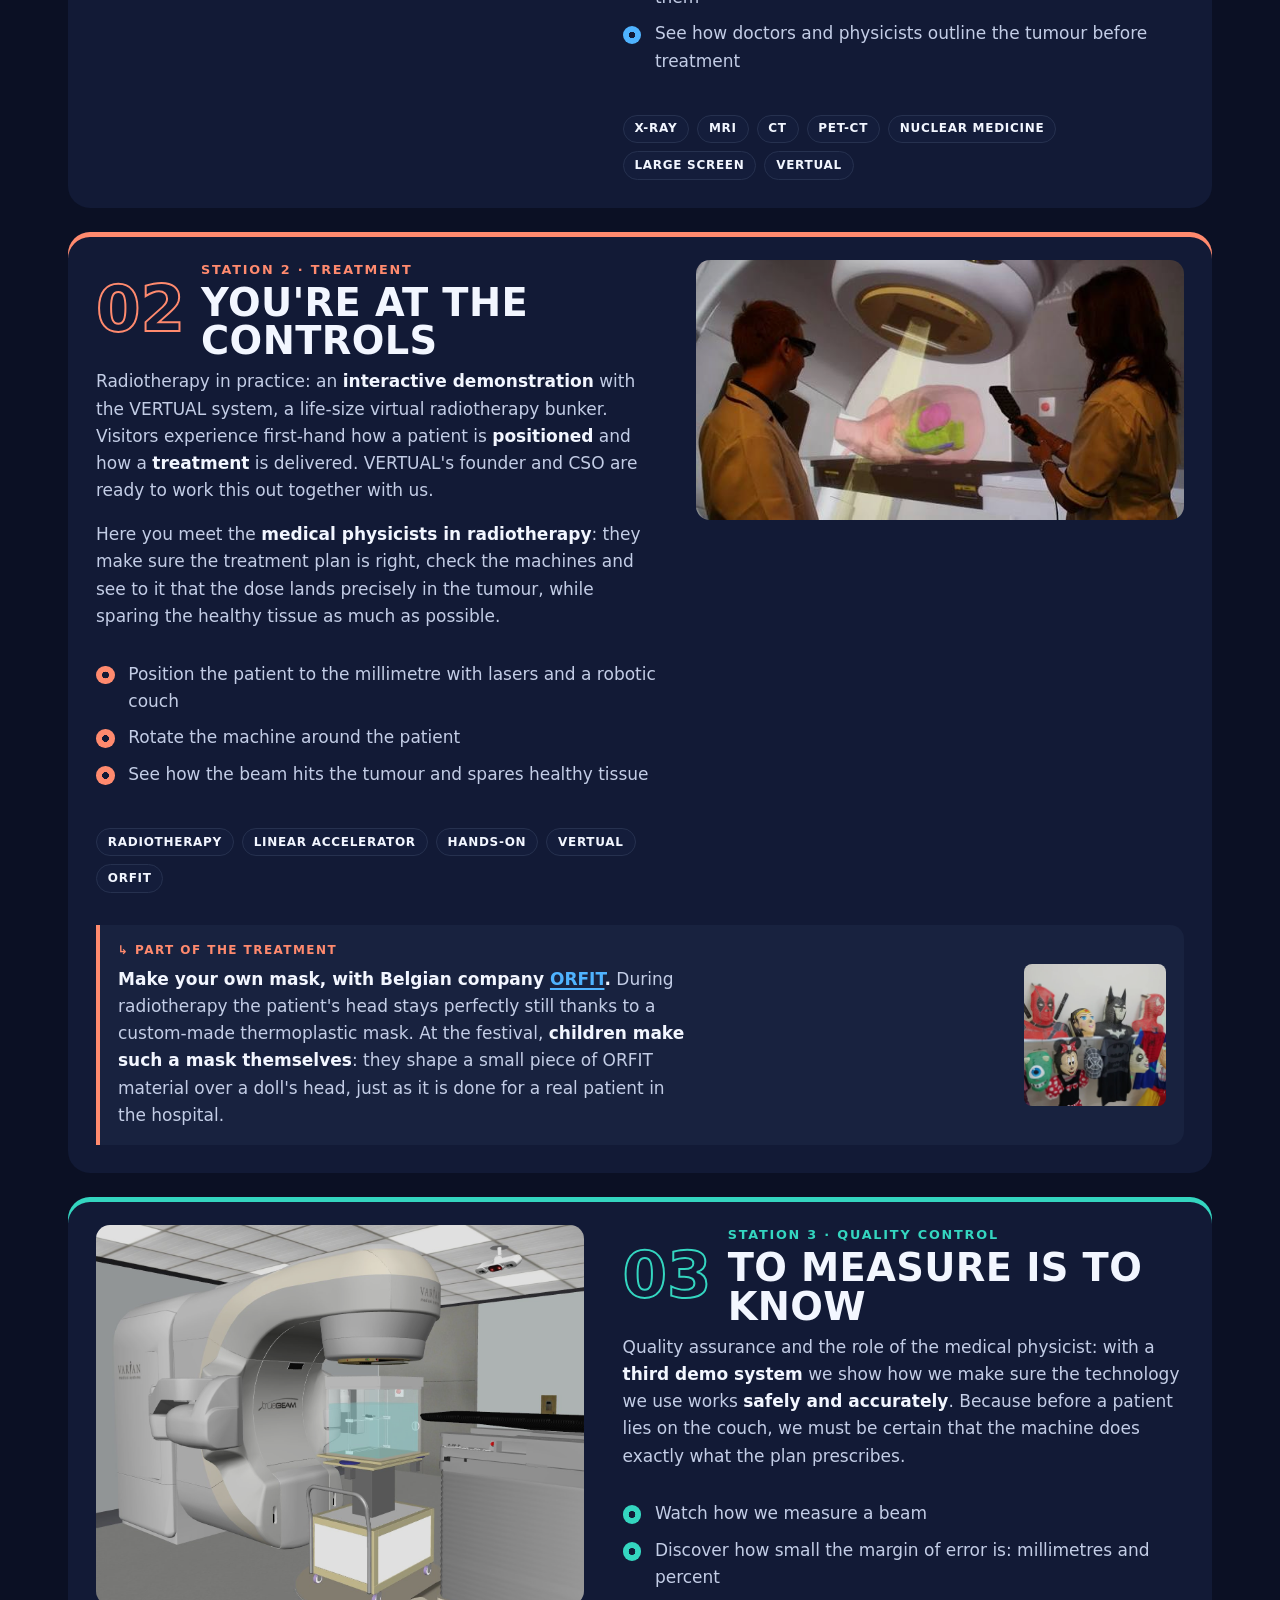
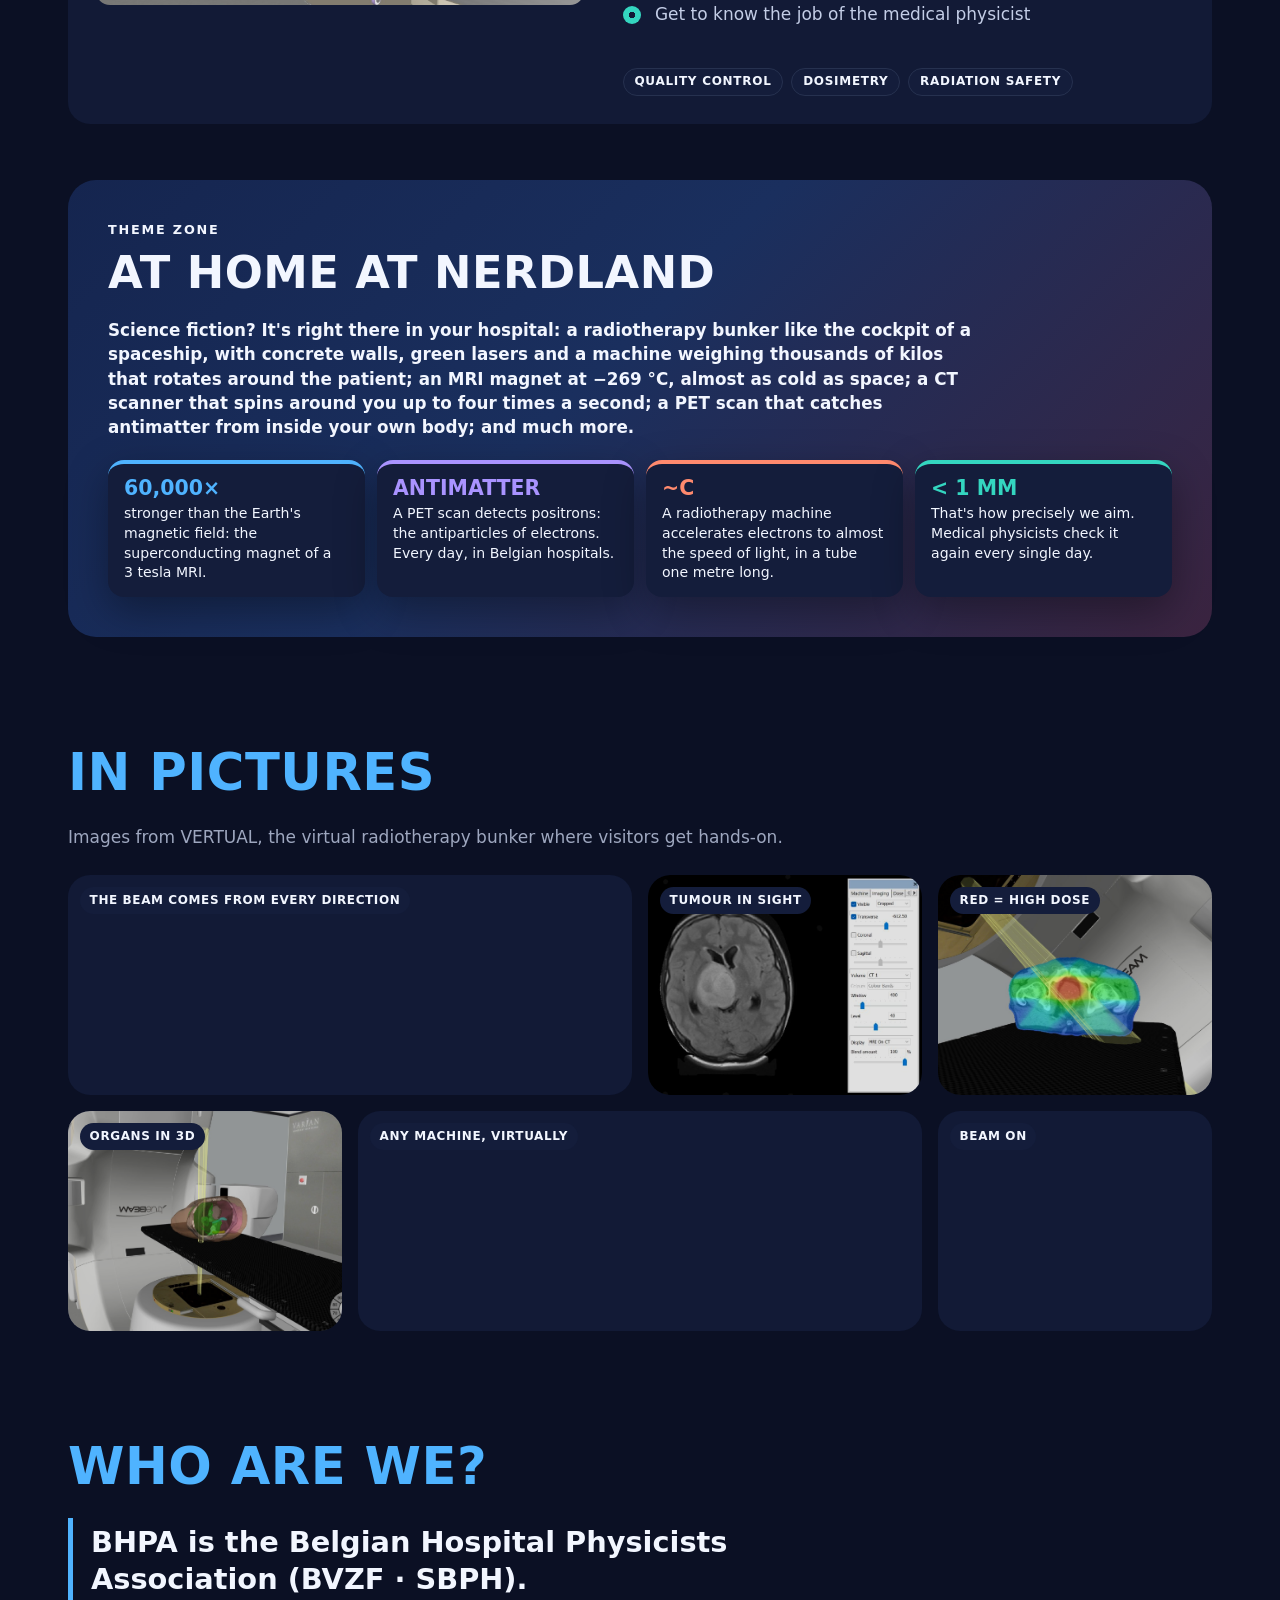
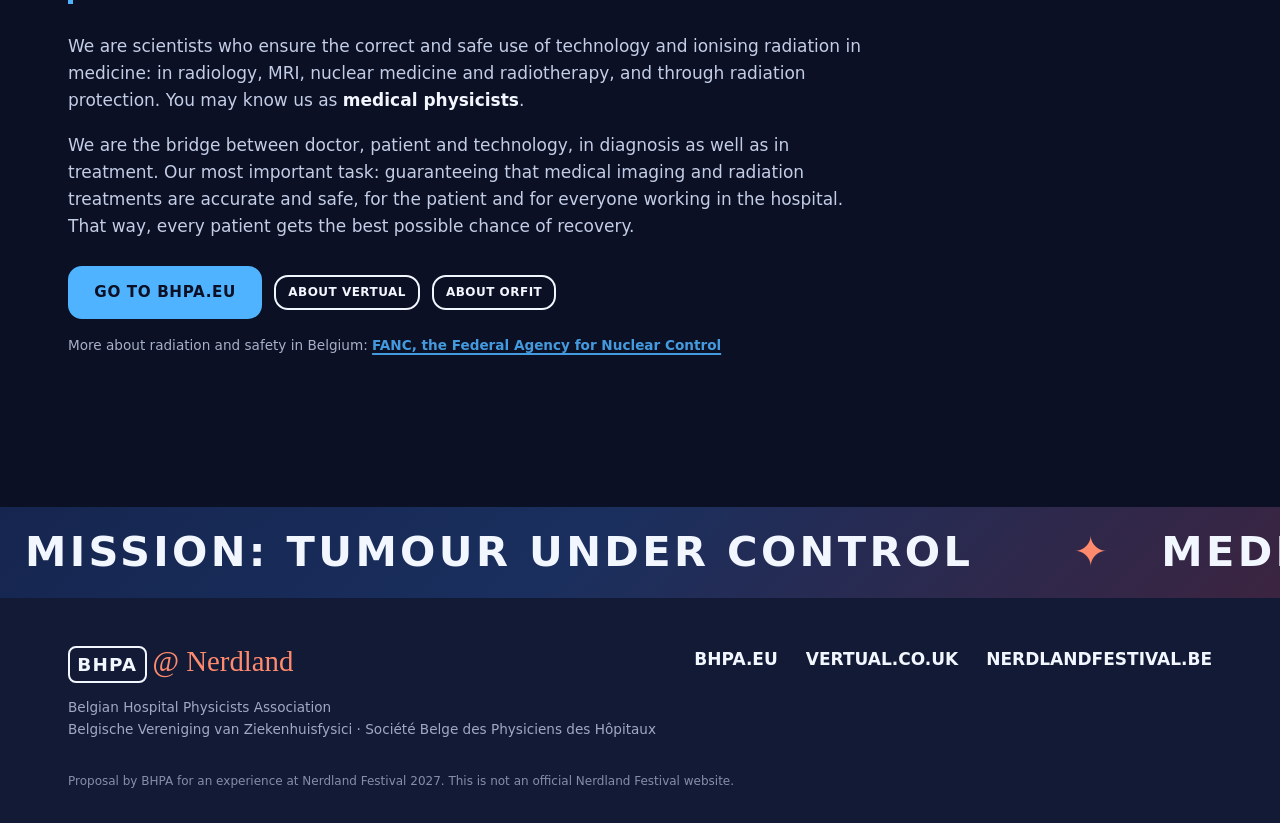
==== commit a76c9bba: "Data terug, één hero-knop, sciencefiction-zin, meten samen met bezoeker - Experience-data (za–ma 15–" ====
--- a/en/index.html
+++ b/en/index.html
@@ -98,8 +98,7 @@
           <dt>Where</dt><dd>Domein Puyenbroeck, Wachtebeke</dd>
         </dl>
         <div class="btn-row">
-          <a class="btn" href="#traject">Start the mission</a>
-          <a class="btn btn--outline" href="#idee">Watch the video</a>
+          <a class="btn" href="#idee">Start the mission and watch the video</a>
         </div>
       </div>
 
@@ -150,7 +149,7 @@
     <section class="split" id="idee">
       <div class="split__text">
         <h2>The idea</h2>
-        <p class="lead">What actually happens behind the doors of a hospital when someone is diagnosed with cancer?</p>
+        <p class="lead">What actually happens behind the scenes of a hospital when someone is diagnosed with cancer?</p>
         <p>In <strong>Mission: tumour under control</strong> you follow the <em>patient journey</em> of a cancer patient: from the first scan to the last radiotherapy session. You visit three stations, each showing one step of the diagnostic and therapeutic pathway.</p>
         <p>Along the way you meet the people you hardly ever see: the <strong>medical physicists</strong>. They are the scientists behind MRI, CT, PET-CT and radiotherapy machines, and they make sure every patient gets the right dose, in the right place, to the millimetre.</p>
       </div>
@@ -196,7 +195,7 @@
           </li>
           <li class="onboard__item c-mint">
             <img width="1427" height="1110" src="../assets/img/vertual-waterfantoom.jpg" alt="Water phantom under the head of a radiotherapy machine, ready to measure the beam" loading="lazy">
-            <span><b>To measure is to know</b>Medical physicists measure a beam live, so every patient safely gets the right dose.</span>
+            <span><b>To measure is to know</b>Measure a beam in VERTUAL together with a medical physicist, so the dose is right.</span>
           </li>
         </ul>
       </div>
@@ -231,7 +230,7 @@
         <p class="station__num">02</p>
         <p class="eyebrow eyebrow--pink">Station 2 · Treatment</p>
         <h3>You're at the controls</h3>
-        <p>Radiotherapy in practice: an <strong>interactive demonstration</strong> with the VERTUAL system, a life-size virtual radiotherapy bunker. Visitors experience first-hand how a patient is <strong>positioned</strong> and how a <strong>treatment</strong> is delivered. We are already in contact with VERTUAL's founder and CSO.</p>
+        <p>Radiotherapy in practice: an <strong>interactive demonstration</strong> with the VERTUAL system, a life-size virtual radiotherapy bunker. Visitors experience first-hand how a patient is <strong>positioned</strong> and how a <strong>treatment</strong> is delivered. VERTUAL's founder and CSO are ready to work this out together with us.</p>
         <p>Here you meet the <strong>medical physicists in radiotherapy</strong>: they make sure the treatment plan is right, check the machines and see to it that the dose lands precisely in the tumour, while sparing the healthy tissue as much as possible.</p>
         <ul class="checks">
           <li>Position the patient to the millimetre with lasers and a robotic couch</li>
@@ -275,7 +274,7 @@
       <div class="gradient-block__inner">
         <p class="eyebrow eyebrow--navy">Theme zone</p>
         <h2 class="on-gradient">At home at Nerdland</h2>
-        <p class="lead lead--navy">Science fiction? It's right there in your hospital. A radiotherapy bunker feels like the cockpit of a spaceship: concrete walls, green lasers in the dark and a machine weighing tonnes that rotates around the patient.</p>
+        <p class="lead lead--navy">Science fiction? It's right there in your hospital: a radiotherapy bunker like the cockpit of a spaceship, with concrete walls, green lasers and a machine weighing thousands of kilos that rotates around the patient; an MRI magnet at &minus;269&nbsp;°C, almost as cold as space; a CT scanner that spins around you up to four times a second; a PET scan that catches antimatter from inside your own body; and much more.</p>
         <div class="facts">
           <div class="fact c-blue">
             <p class="fact__big">60,000&times;</p>
@@ -290,7 +289,7 @@
             <p>A radiotherapy machine accelerates electrons to almost the speed of light, in a tube one metre long.</p>
           </div>
           <div class="fact c-mint">
-            <p class="fact__big">1&nbsp;mm</p>
+            <p class="fact__big">&lt; 1&nbsp;mm</p>
             <p>That's how precisely we aim. Medical physicists check it again every single day.</p>
           </div>
         </div>
--- a/css/style.css
+++ b/css/style.css
@@ -303,14 +303,14 @@
 .hero__badge {                /* 'Een experience van BHPA · Nerdland Festival 2027', over de volle breedte */
   grid-column: 1 / -1;
   margin: 0;
-  padding: .55em 1em;
+  padding: .6em 1em;
   text-align: center;
   border: 1px solid color-mix(in srgb, var(--blue) 50%, transparent);
   border-radius: 999px;
   background: color-mix(in srgb, var(--blue) 18%, transparent);
   color: var(--ink);
-  font-size: .8rem;
-  letter-spacing: .08em;
+  font-size: clamp(.85rem, 1.6vw, 1.05rem);
+  letter-spacing: .1em;
 }
 .hero__title {
   margin-bottom: .35em;
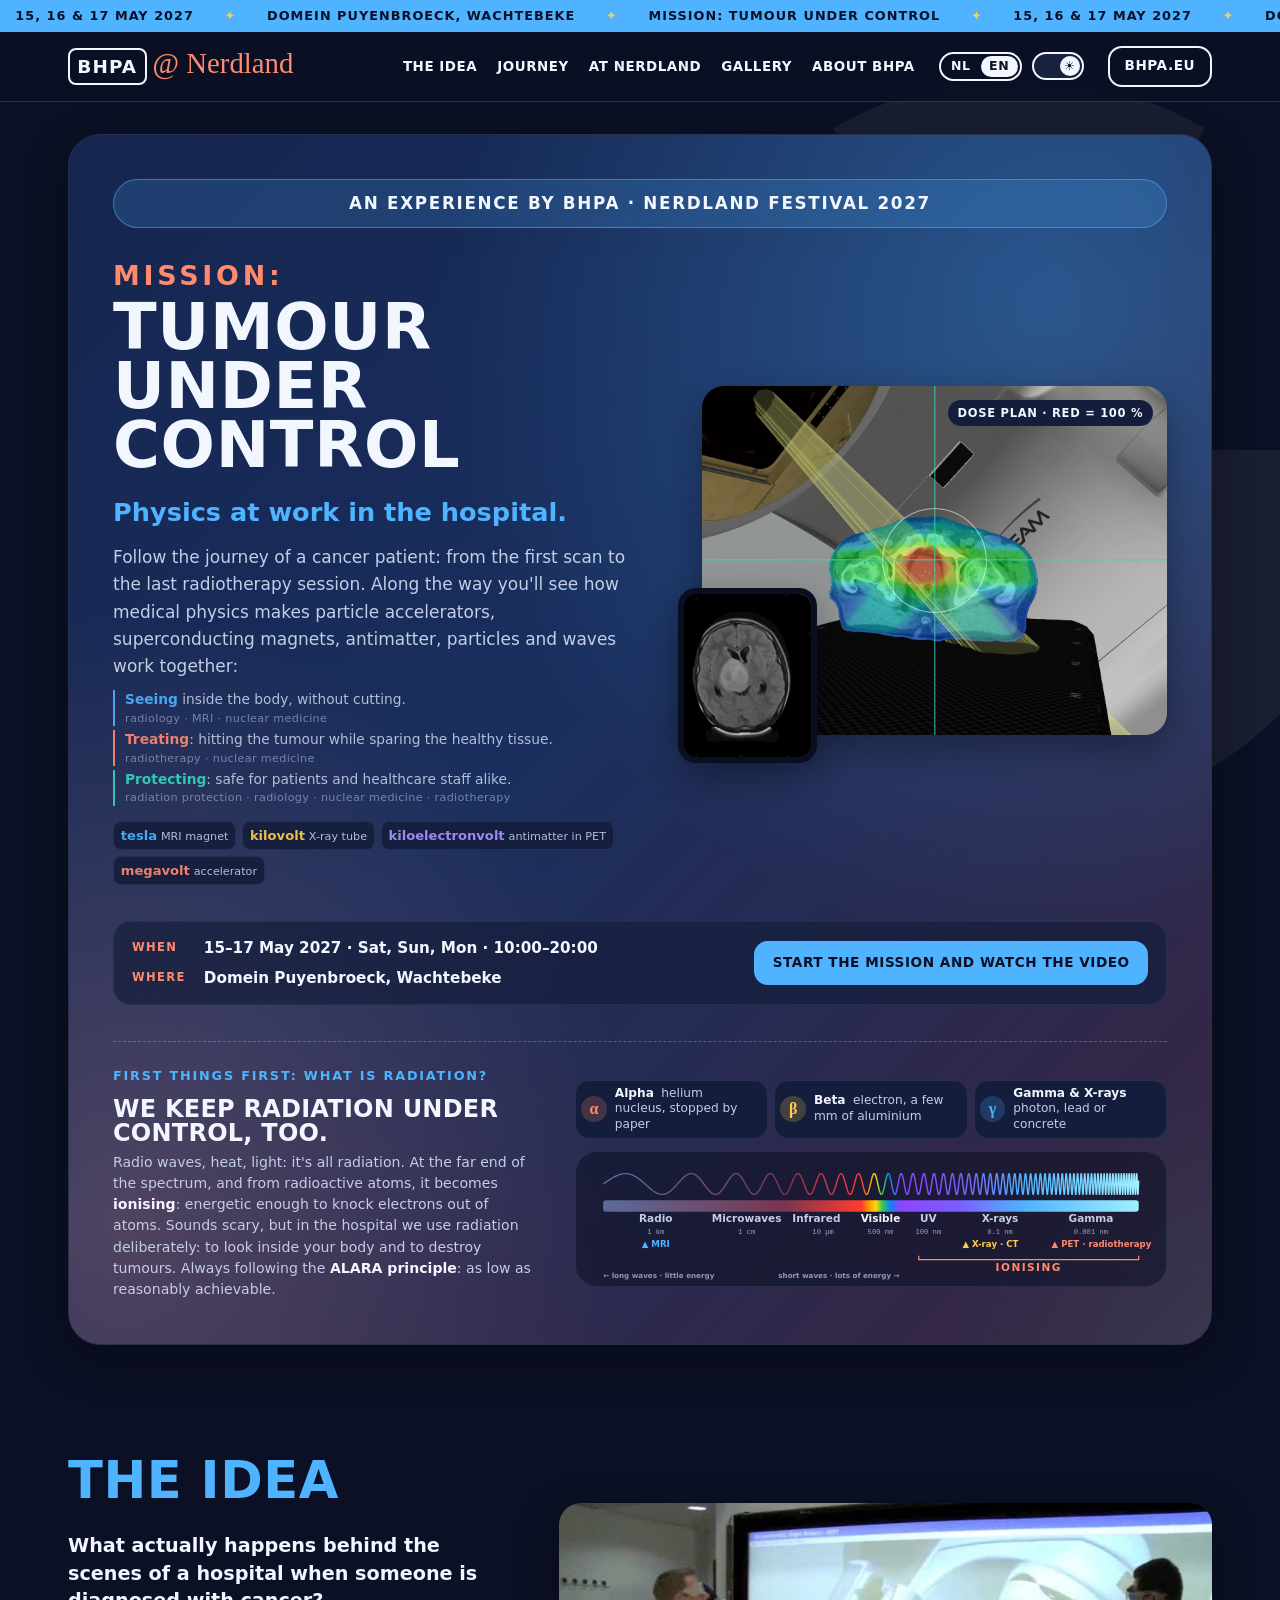
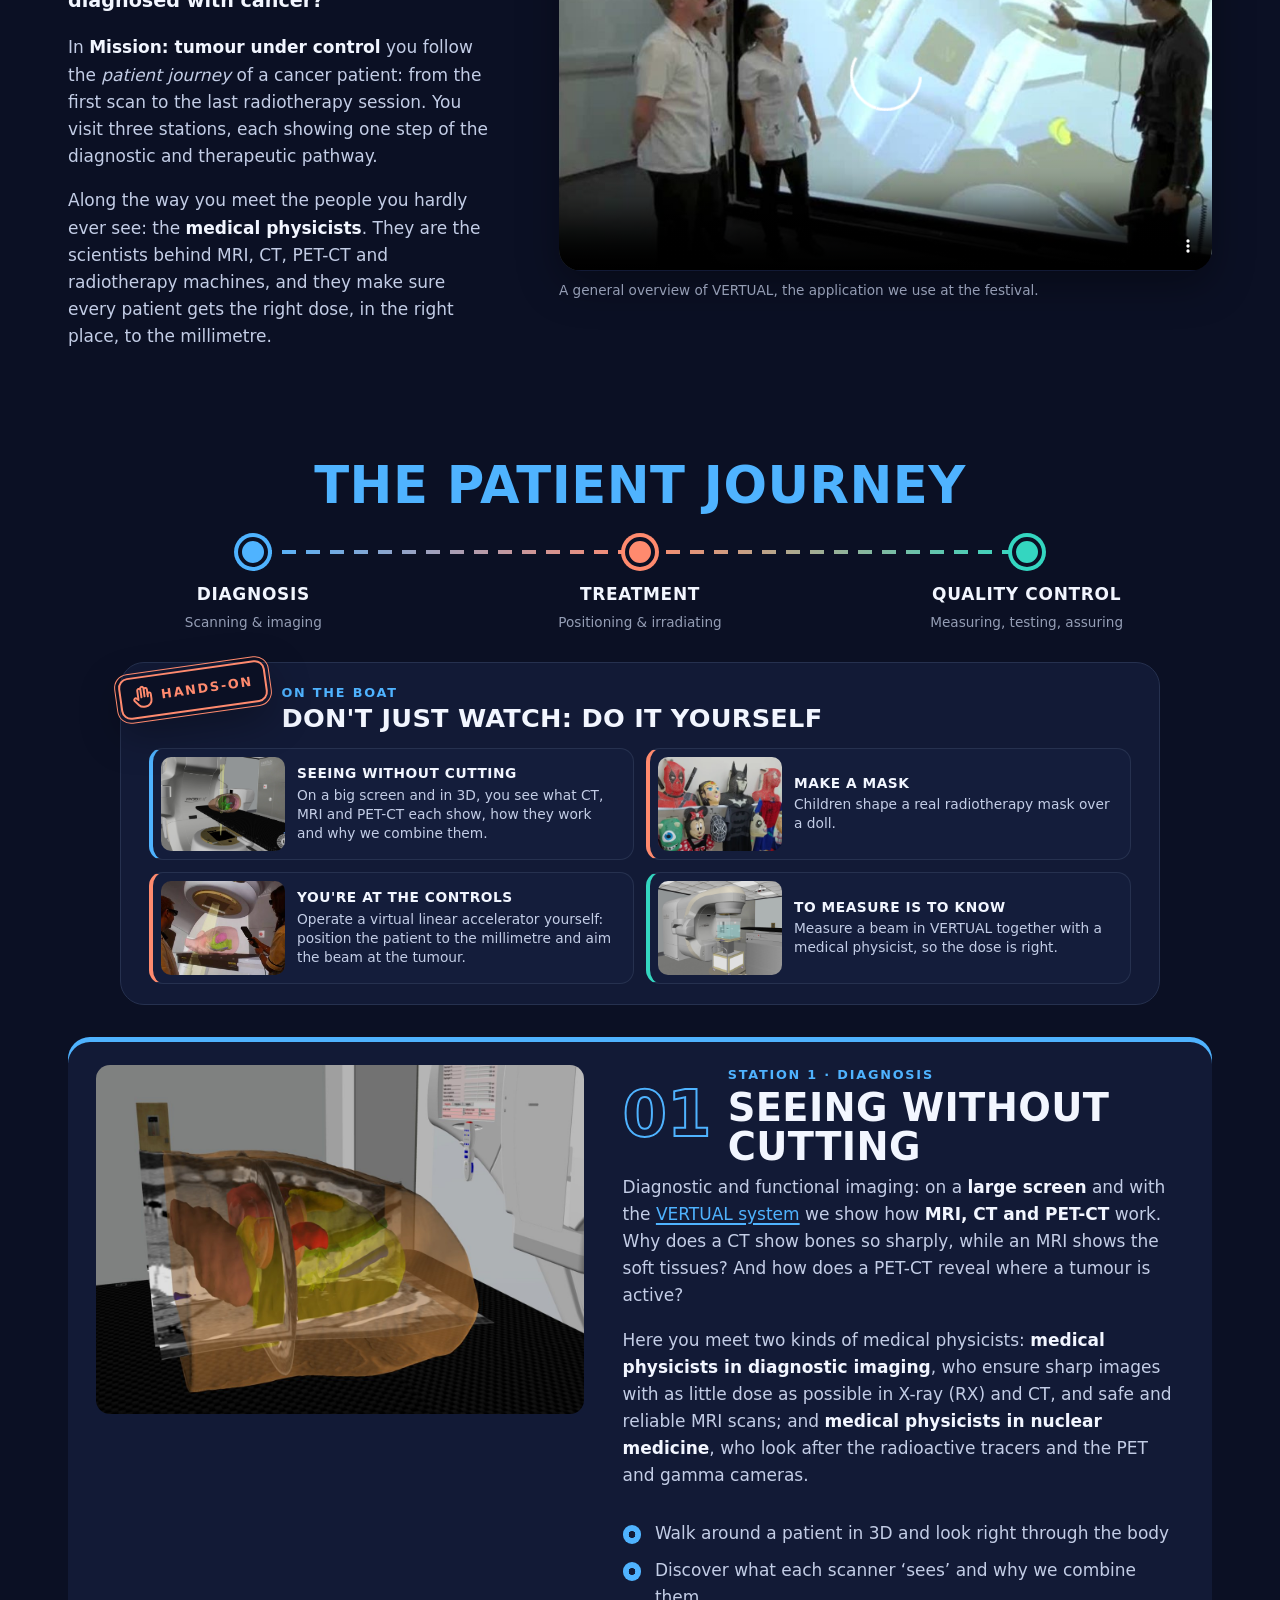
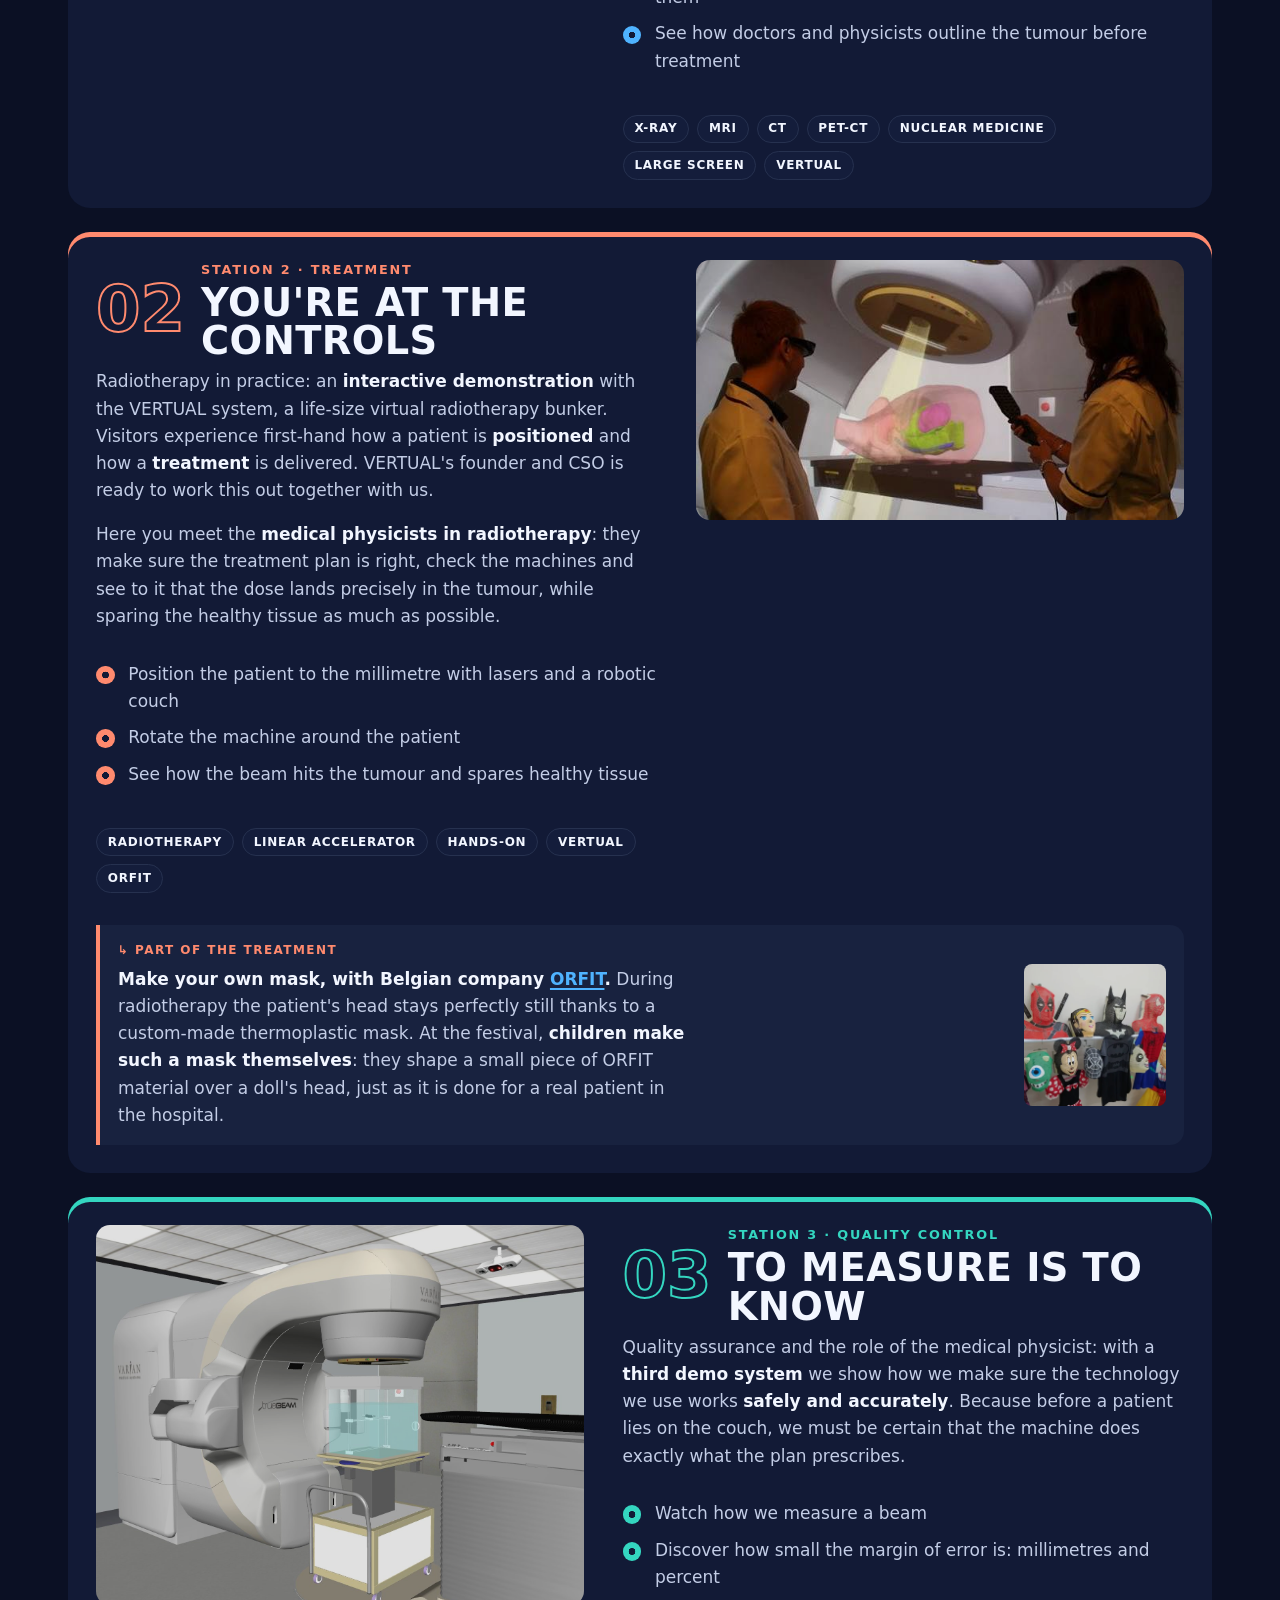
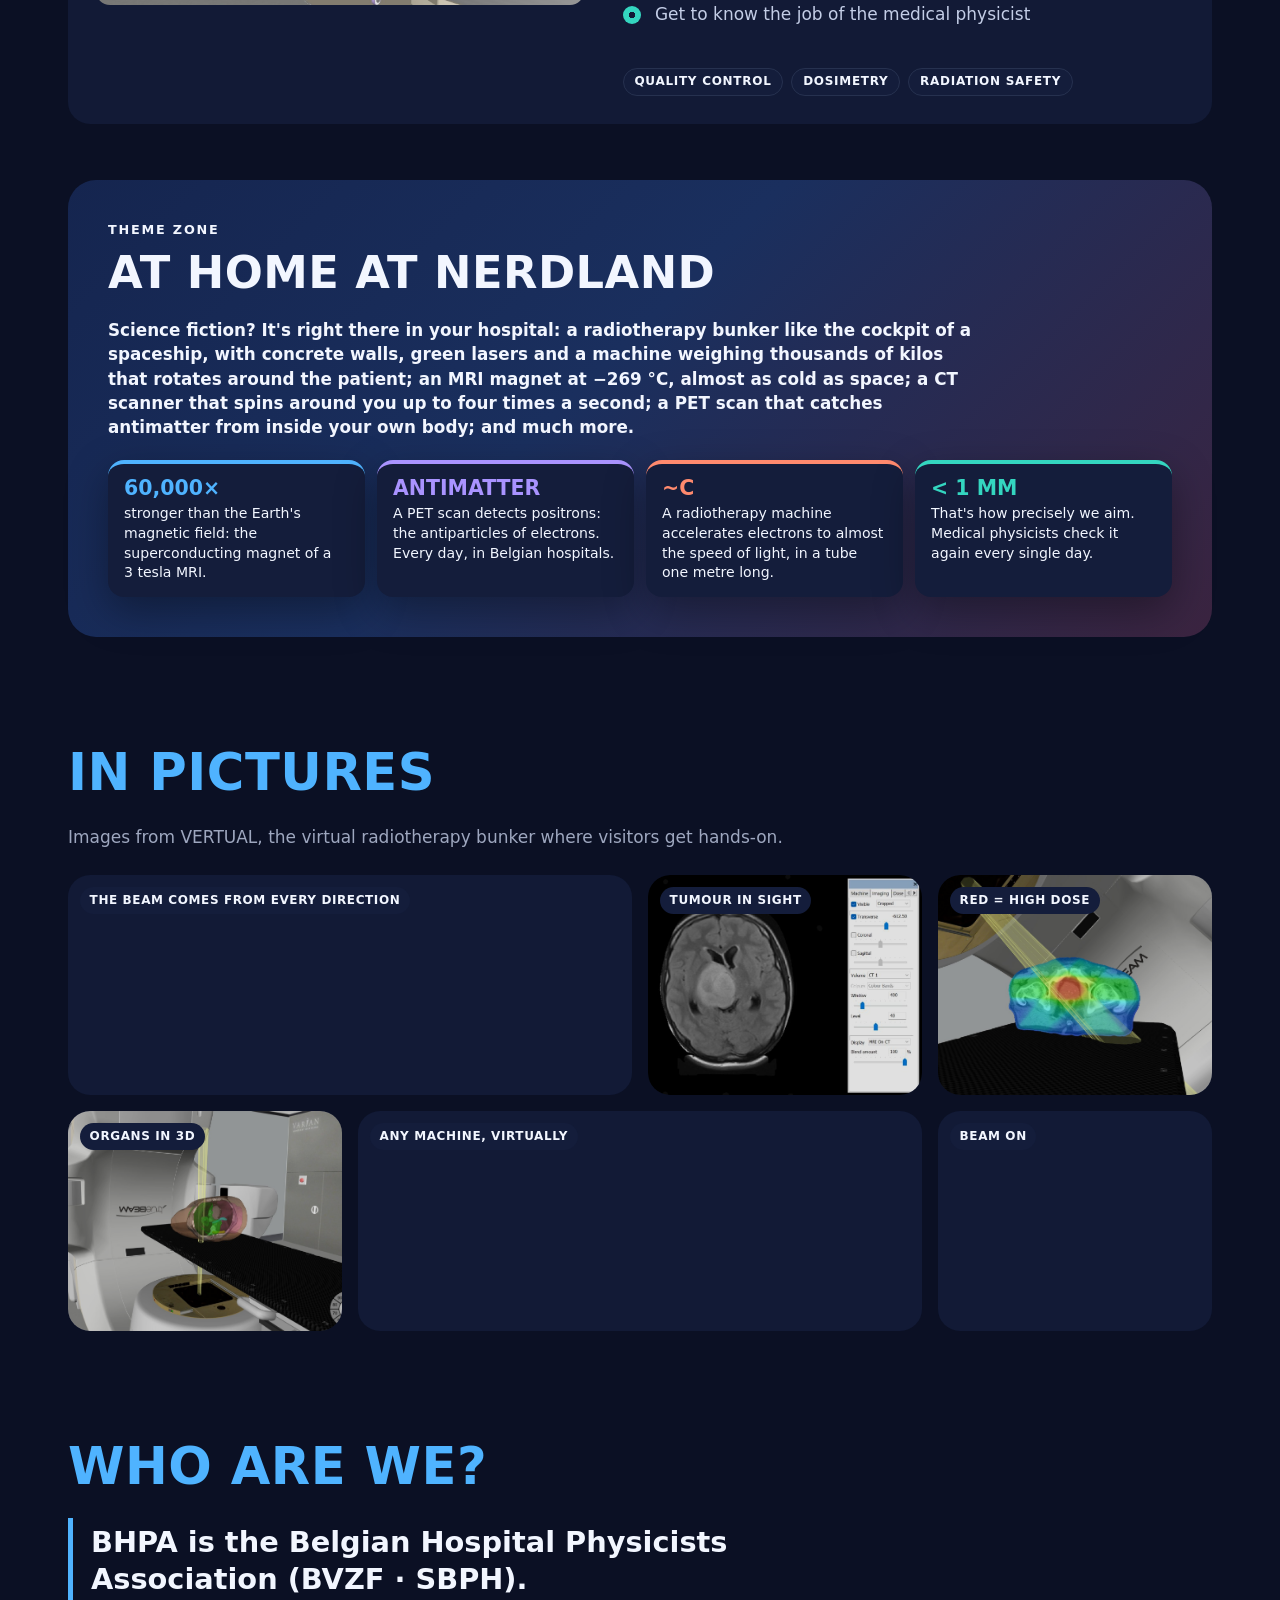
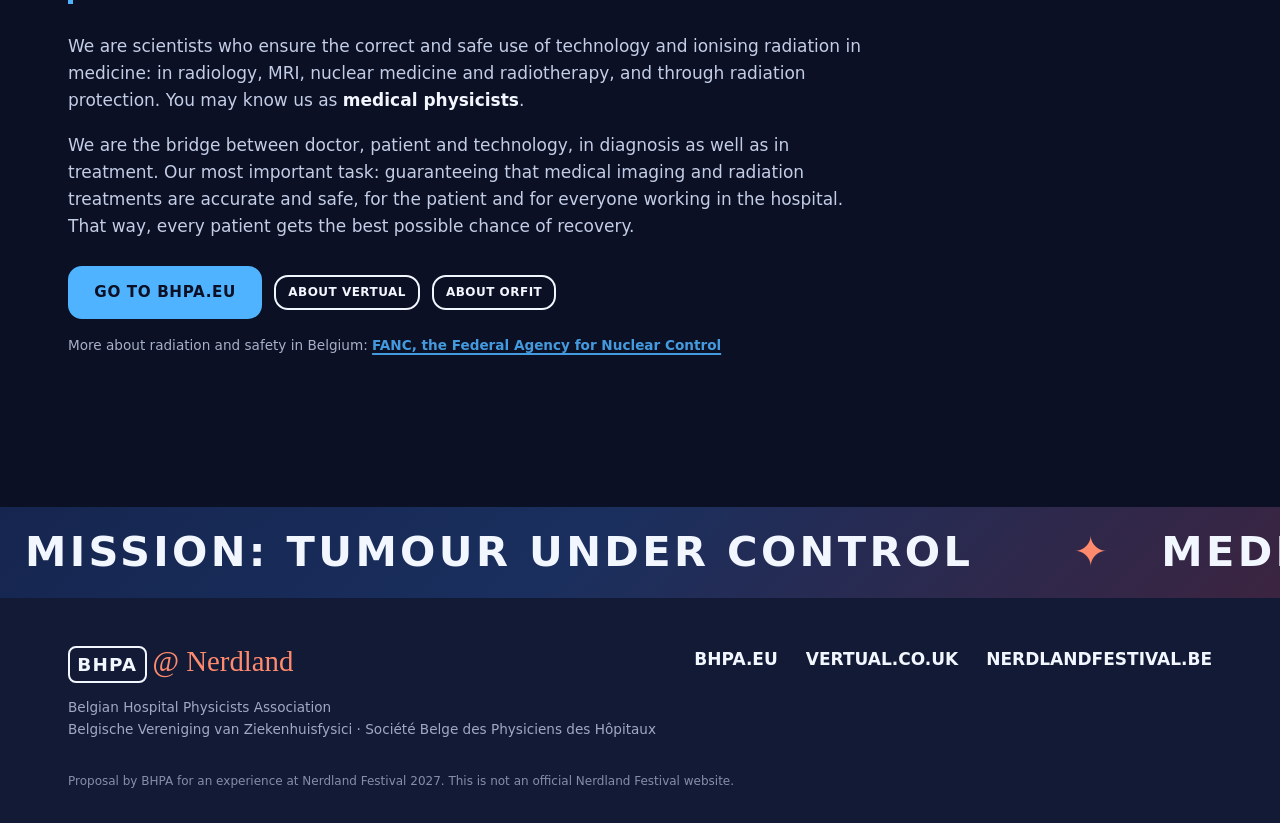
==== commit 3309fd57: "VERTUAL: oprichter en CSO is één persoon (staat / is) Co-Authored-By: Claude Opus 5.5 <noreply@anthr" ====
--- a/en/index.html
+++ b/en/index.html
@@ -230,7 +230,7 @@
         <p class="station__num">02</p>
         <p class="eyebrow eyebrow--pink">Station 2 · Treatment</p>
         <h3>You're at the controls</h3>
-        <p>Radiotherapy in practice: an <strong>interactive demonstration</strong> with the VERTUAL system, a life-size virtual radiotherapy bunker. Visitors experience first-hand how a patient is <strong>positioned</strong> and how a <strong>treatment</strong> is delivered. VERTUAL's founder and CSO are ready to work this out together with us.</p>
+        <p>Radiotherapy in practice: an <strong>interactive demonstration</strong> with the VERTUAL system, a life-size virtual radiotherapy bunker. Visitors experience first-hand how a patient is <strong>positioned</strong> and how a <strong>treatment</strong> is delivered. VERTUAL's founder and CSO is ready to work this out together with us.</p>
         <p>Here you meet the <strong>medical physicists in radiotherapy</strong>: they make sure the treatment plan is right, check the machines and see to it that the dose lands precisely in the tumour, while sparing the healthy tissue as much as possible.</p>
         <ul class="checks">
           <li>Position the patient to the millimetre with lasers and a robotic couch</li>
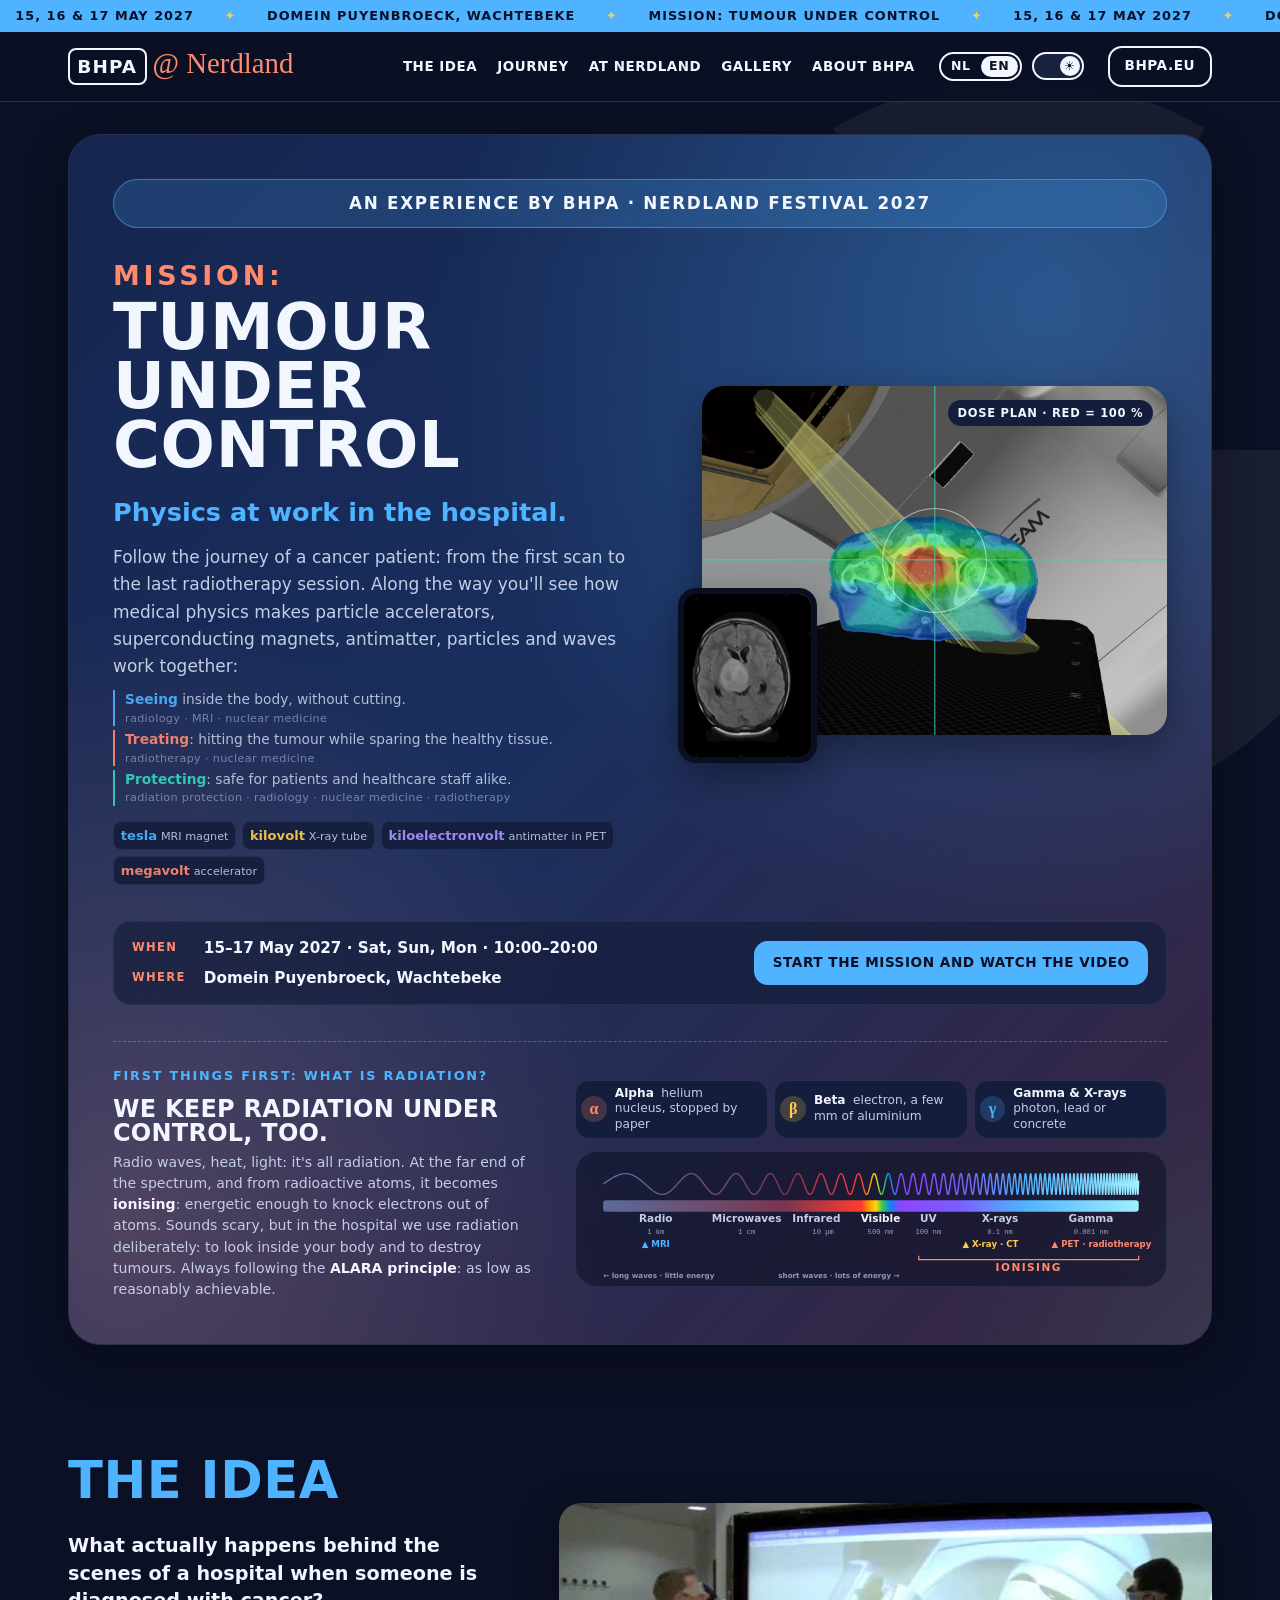
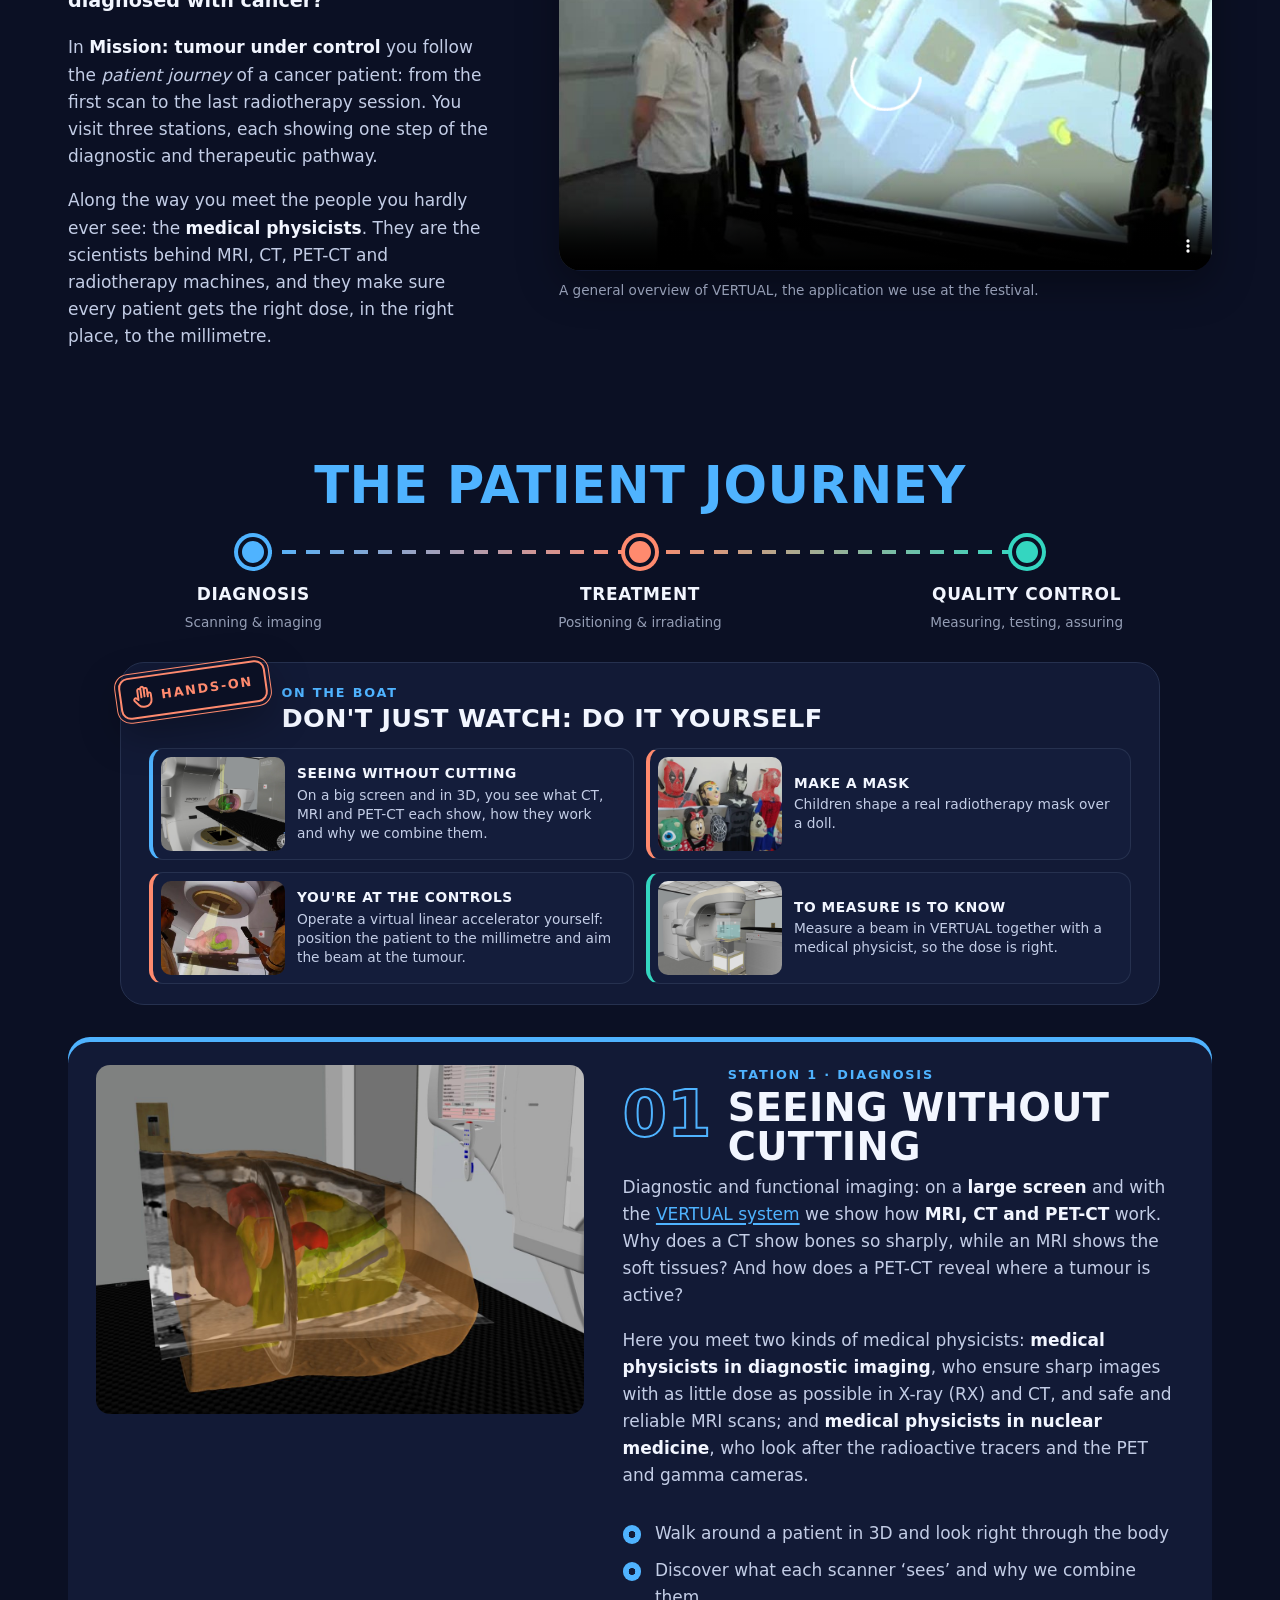
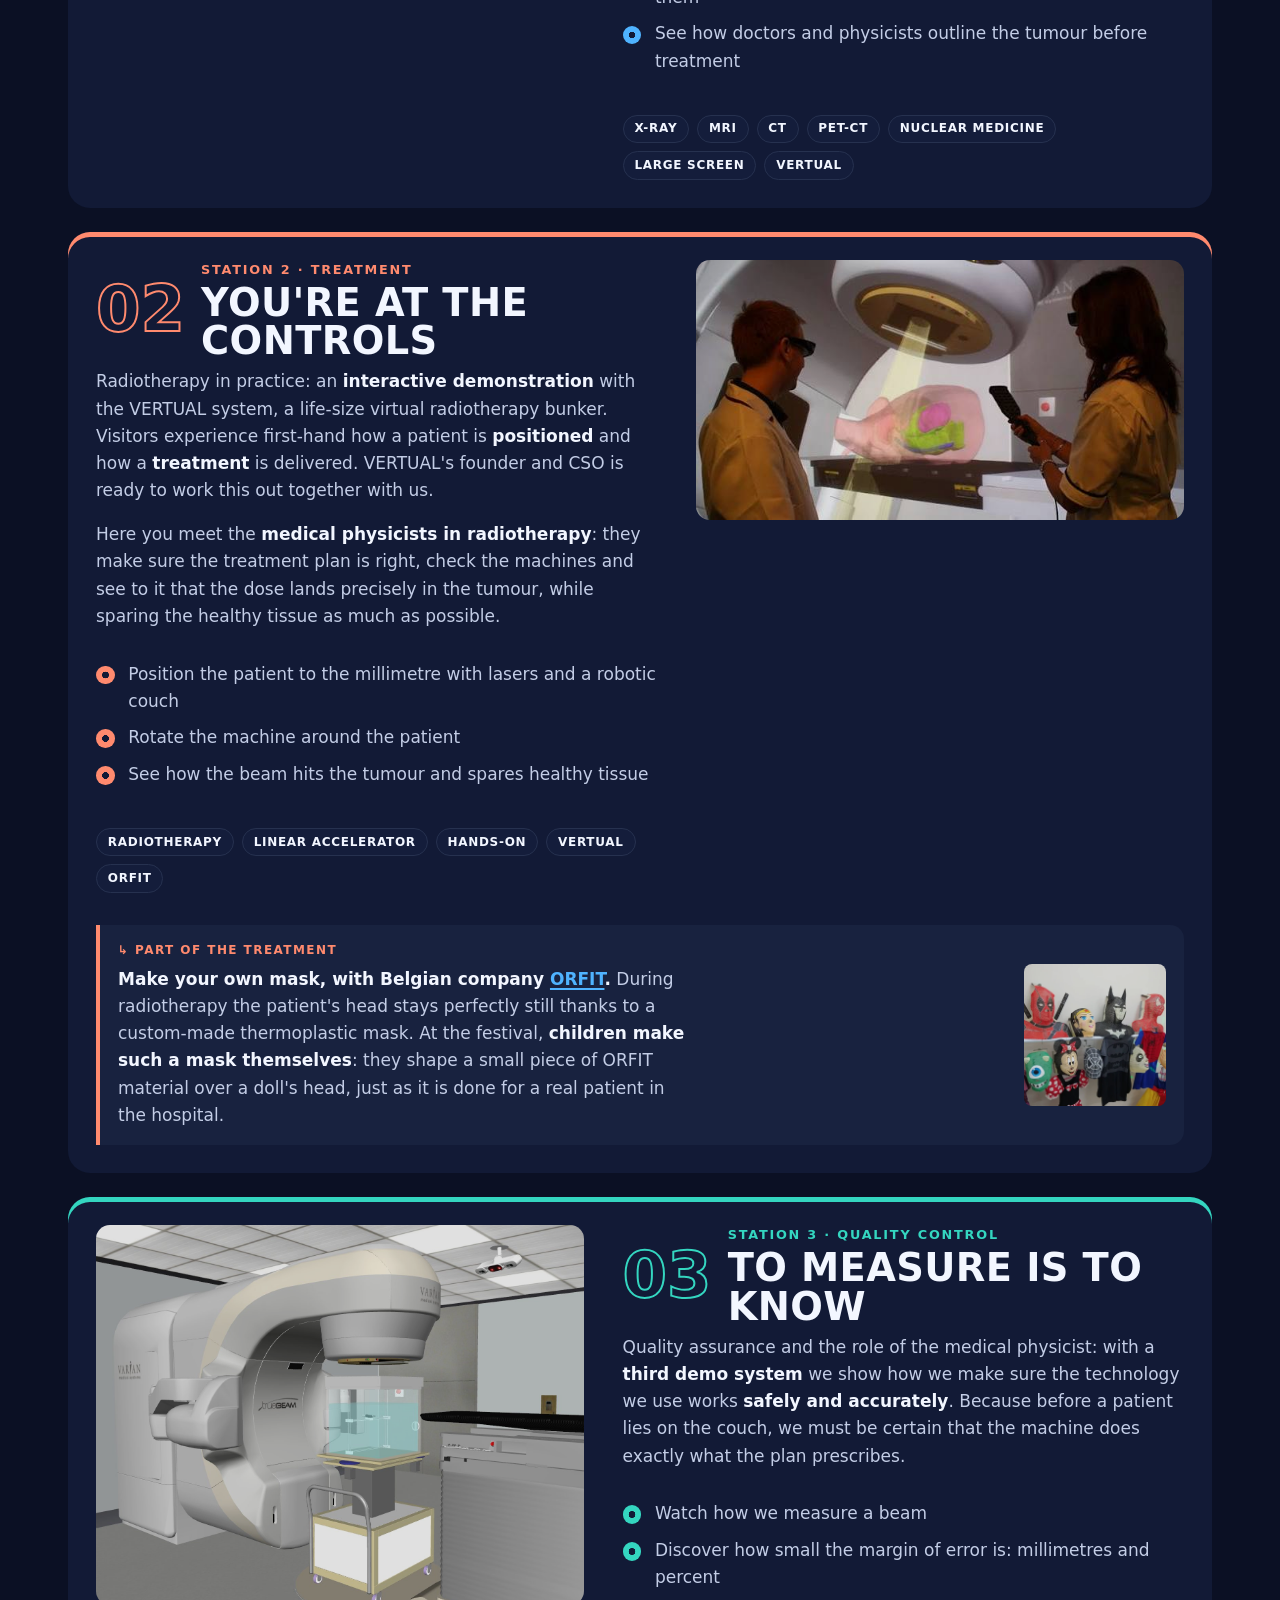
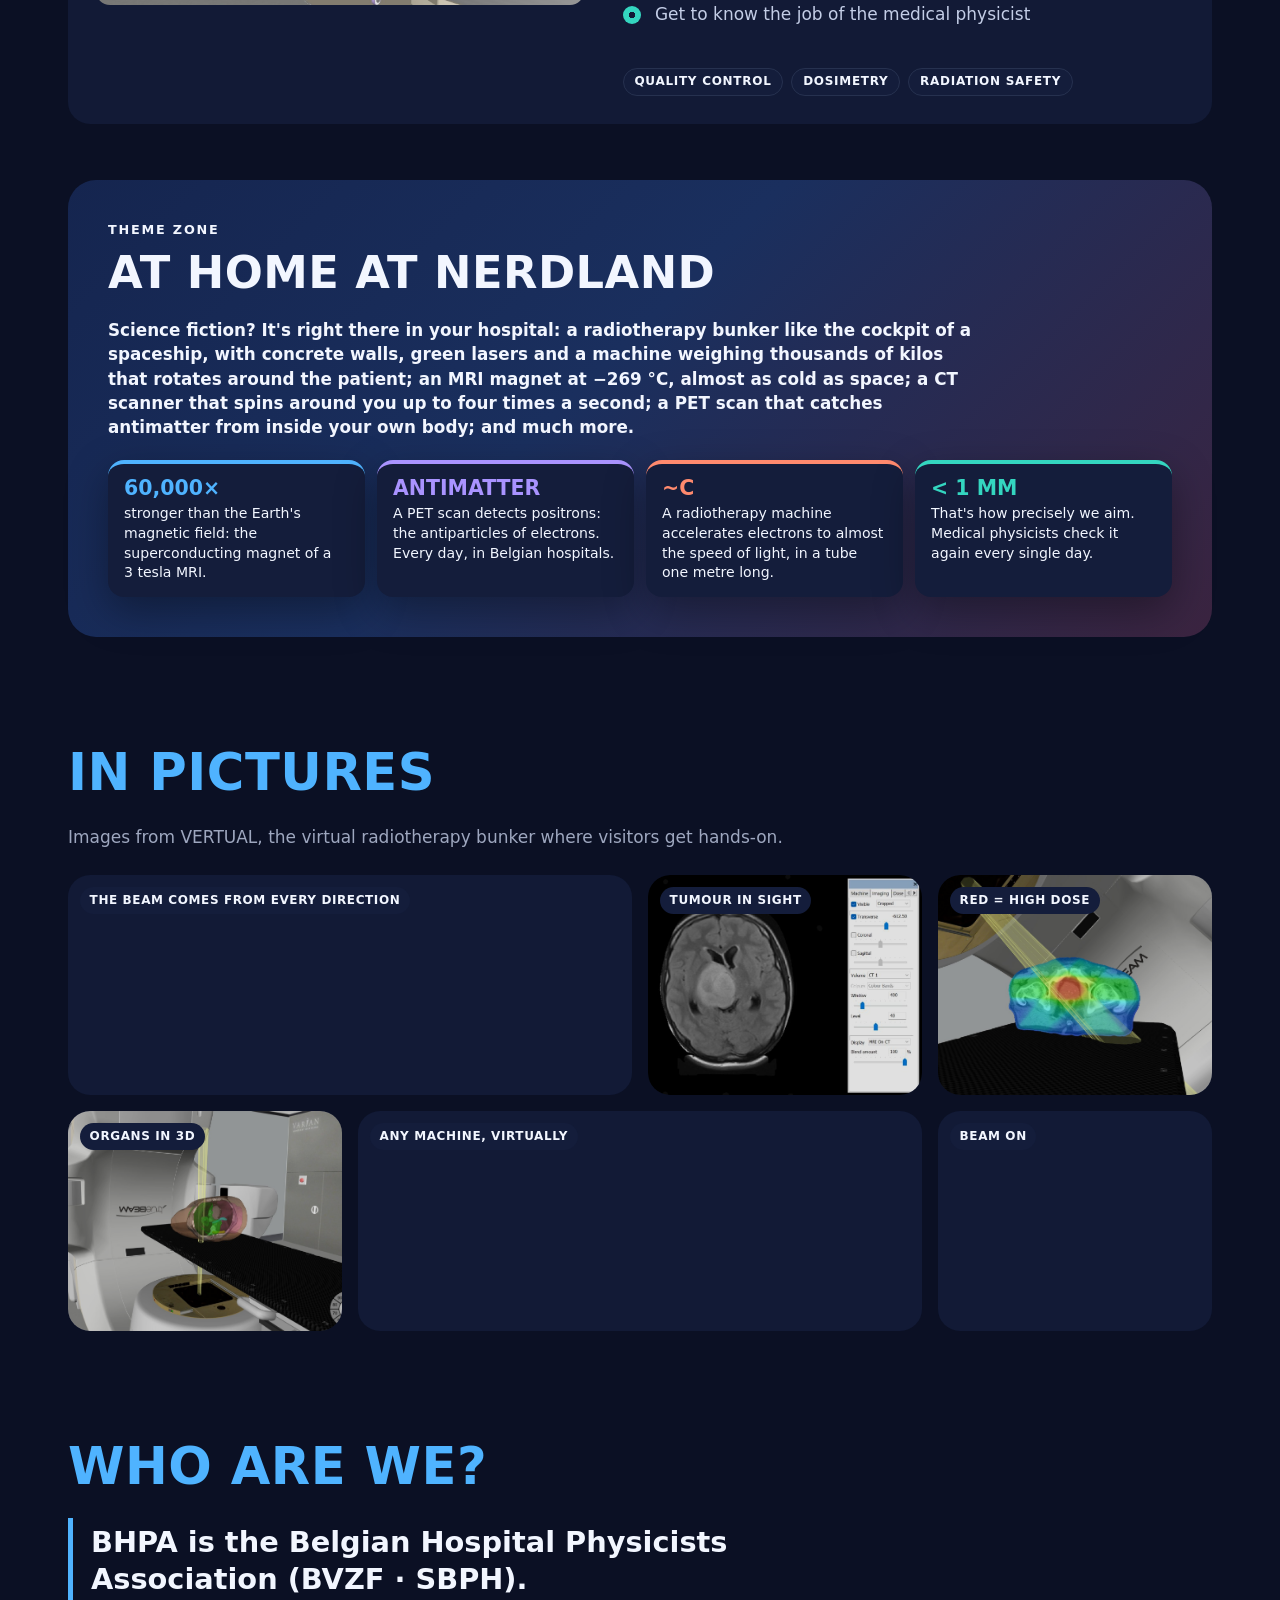
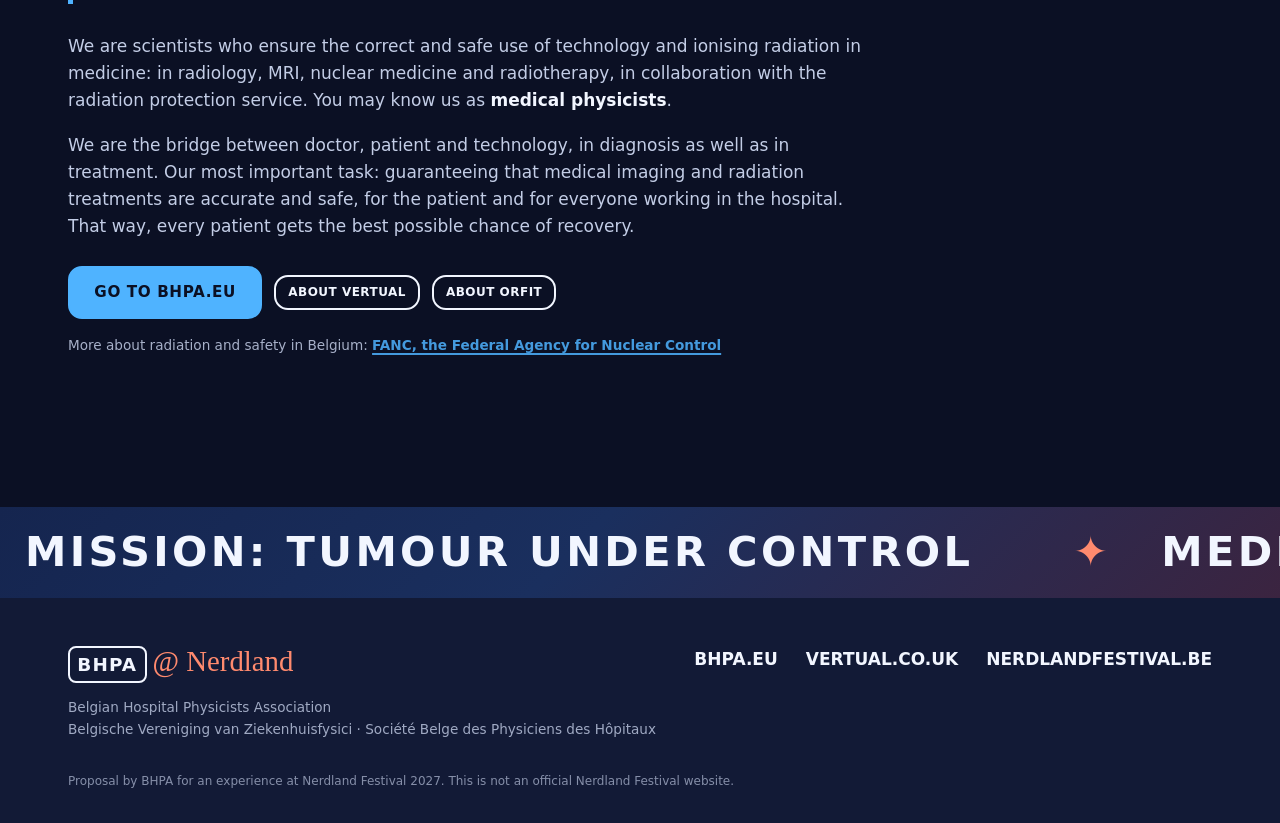
==== commit 411b9f50: "Wie zijn wij: 'in samenwerking met de fysische controle' Co-Authored-By: Claude Opus 5.5 <noreply@an" ====
--- a/en/index.html
+++ b/en/index.html
@@ -315,7 +315,7 @@
       <div class="split__text">
         <h2>Who are we?</h2>
         <p class="lead">BHPA is the Belgian Hospital Physicists Association (BVZF&nbsp;&middot;&nbsp;SBPH).</p>
-        <p>We are scientists who ensure the correct and safe use of technology and ionising radiation in medicine: in radiology, MRI, nuclear medicine and radiotherapy, and through radiation protection. You may know us as <strong>medical physicists</strong>.</p>
+        <p>We are scientists who ensure the correct and safe use of technology and ionising radiation in medicine: in radiology, MRI, nuclear medicine and radiotherapy, in collaboration with the radiation protection service. You may know us as <strong>medical physicists</strong>.</p>
         <p>We are the bridge between doctor, patient and technology, in diagnosis as well as in treatment. Our most important task: guaranteeing that medical imaging and radiation treatments are accurate and safe, for the patient and for everyone working in the hospital. That way, every patient gets the best possible chance of recovery.</p>
         <div class="btn-row">
           <a class="btn" href="https://www.bhpa.eu" target="_blank" rel="noopener">Go to BHPA.eu</a>
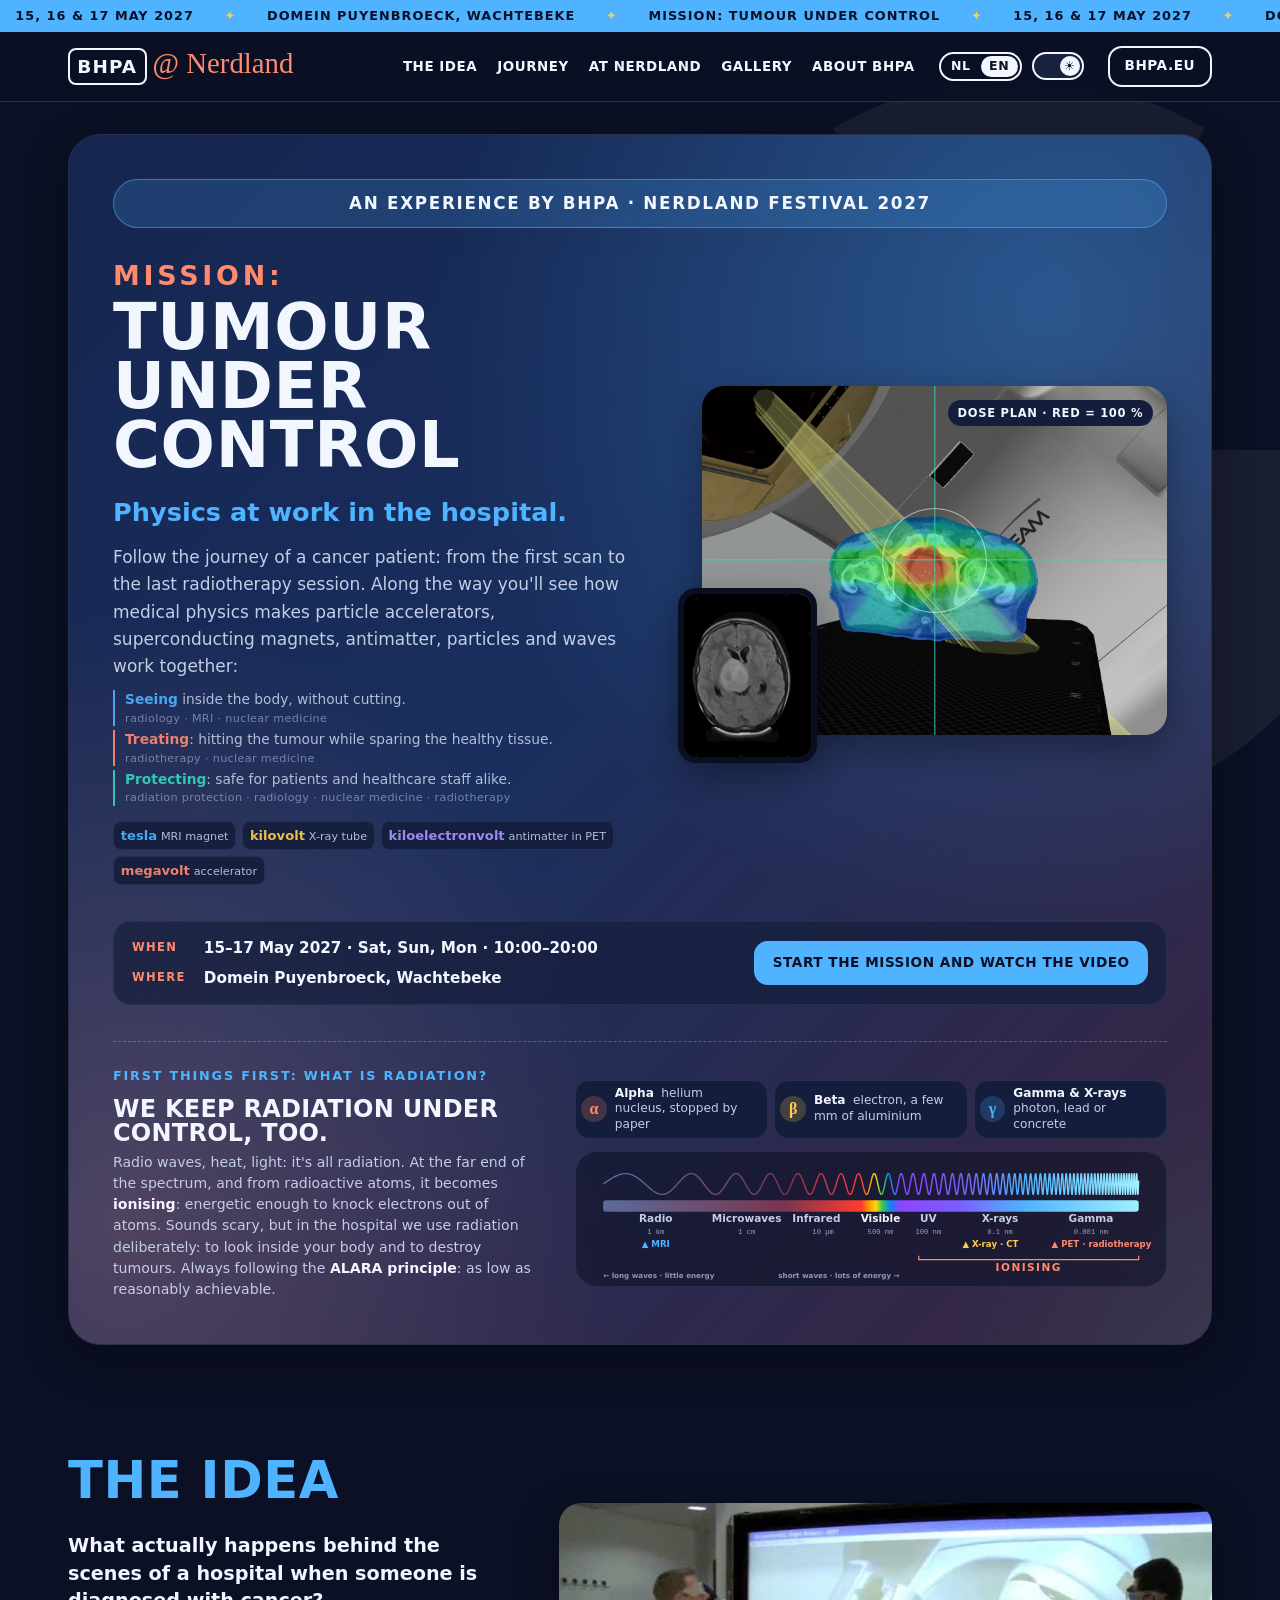
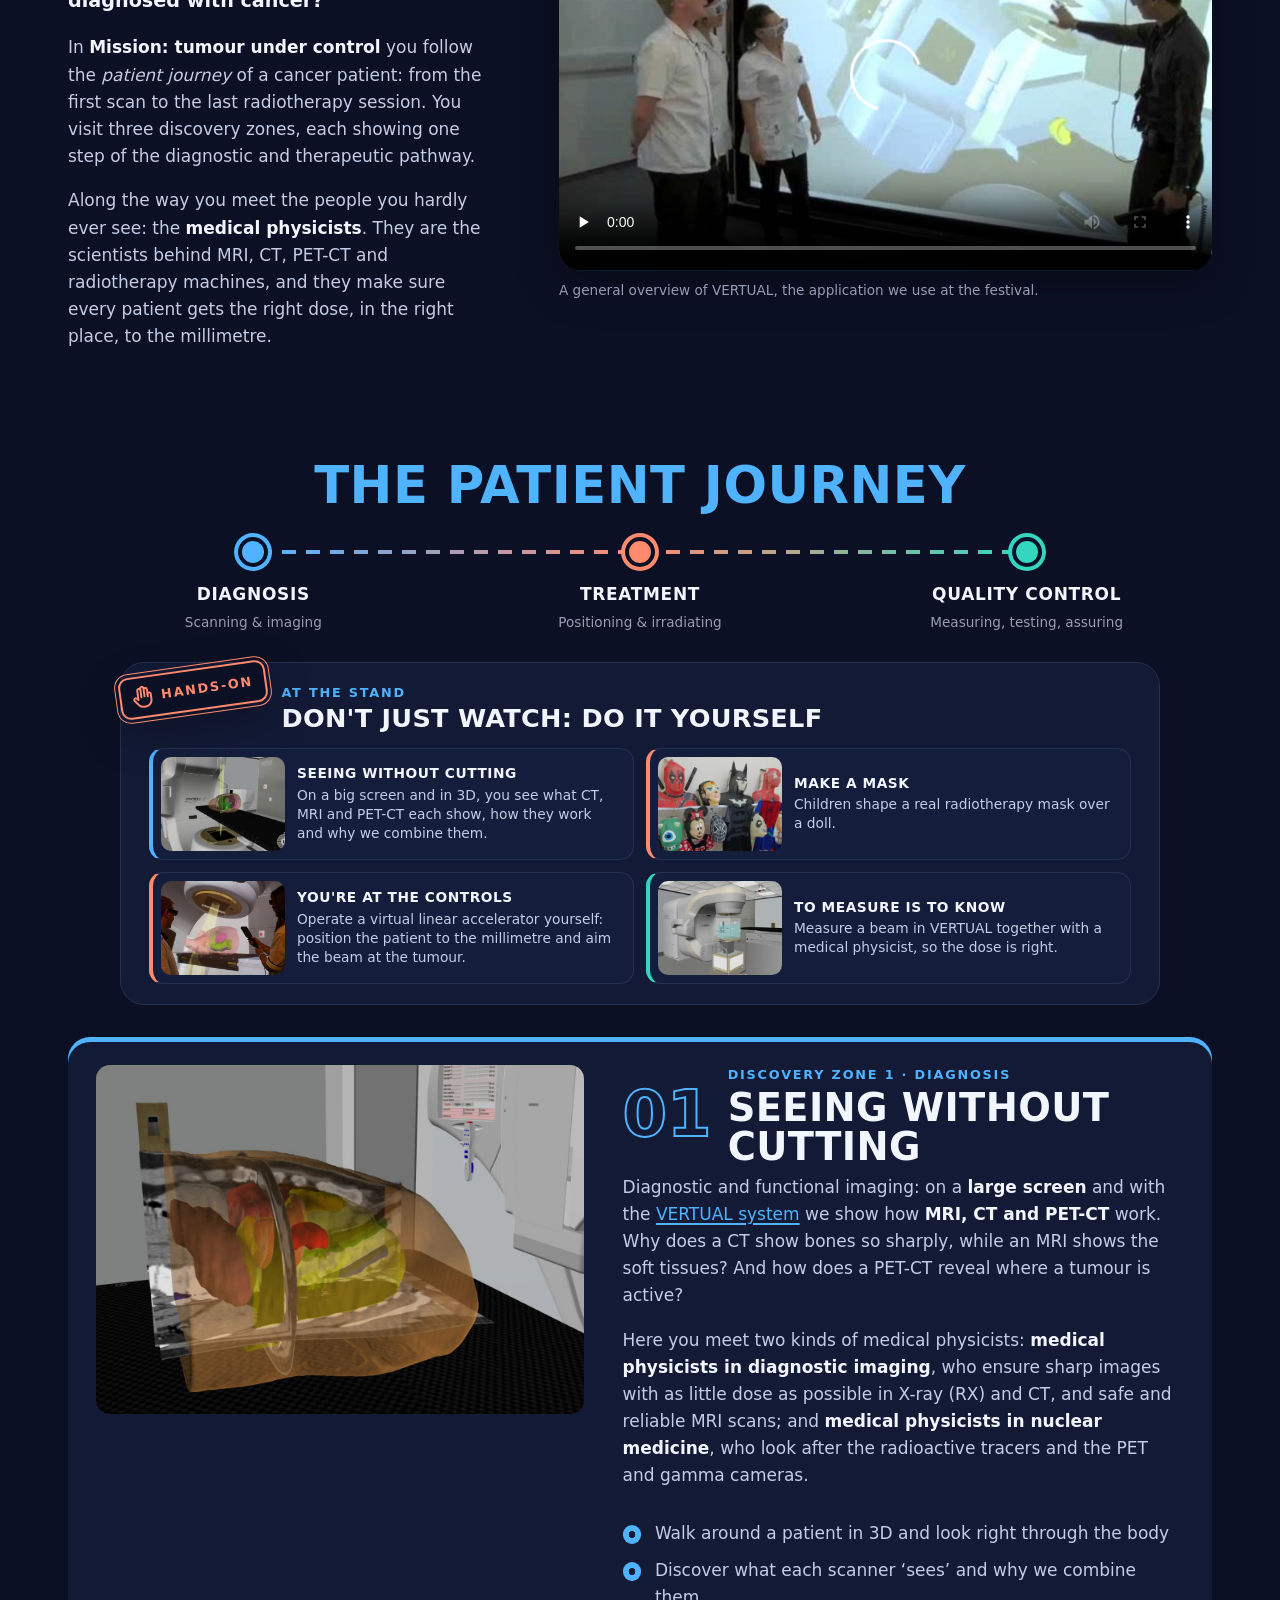
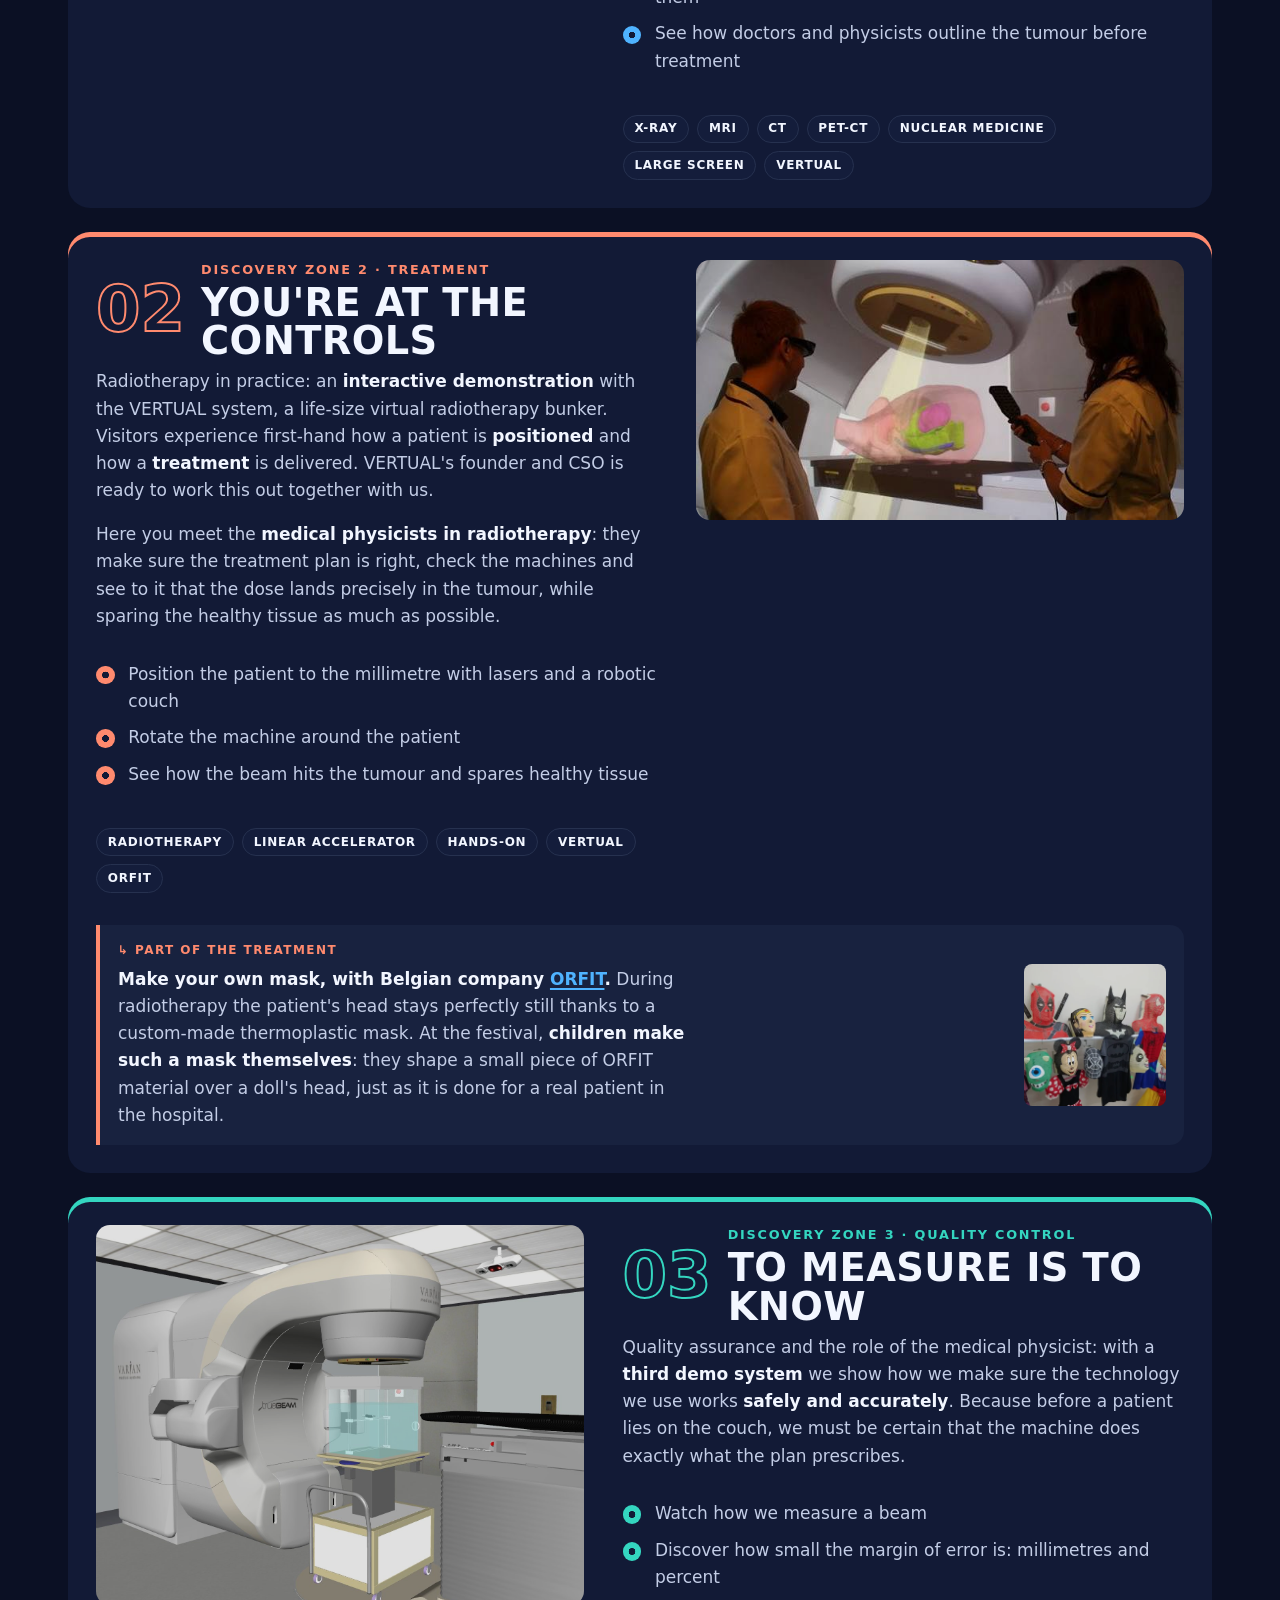
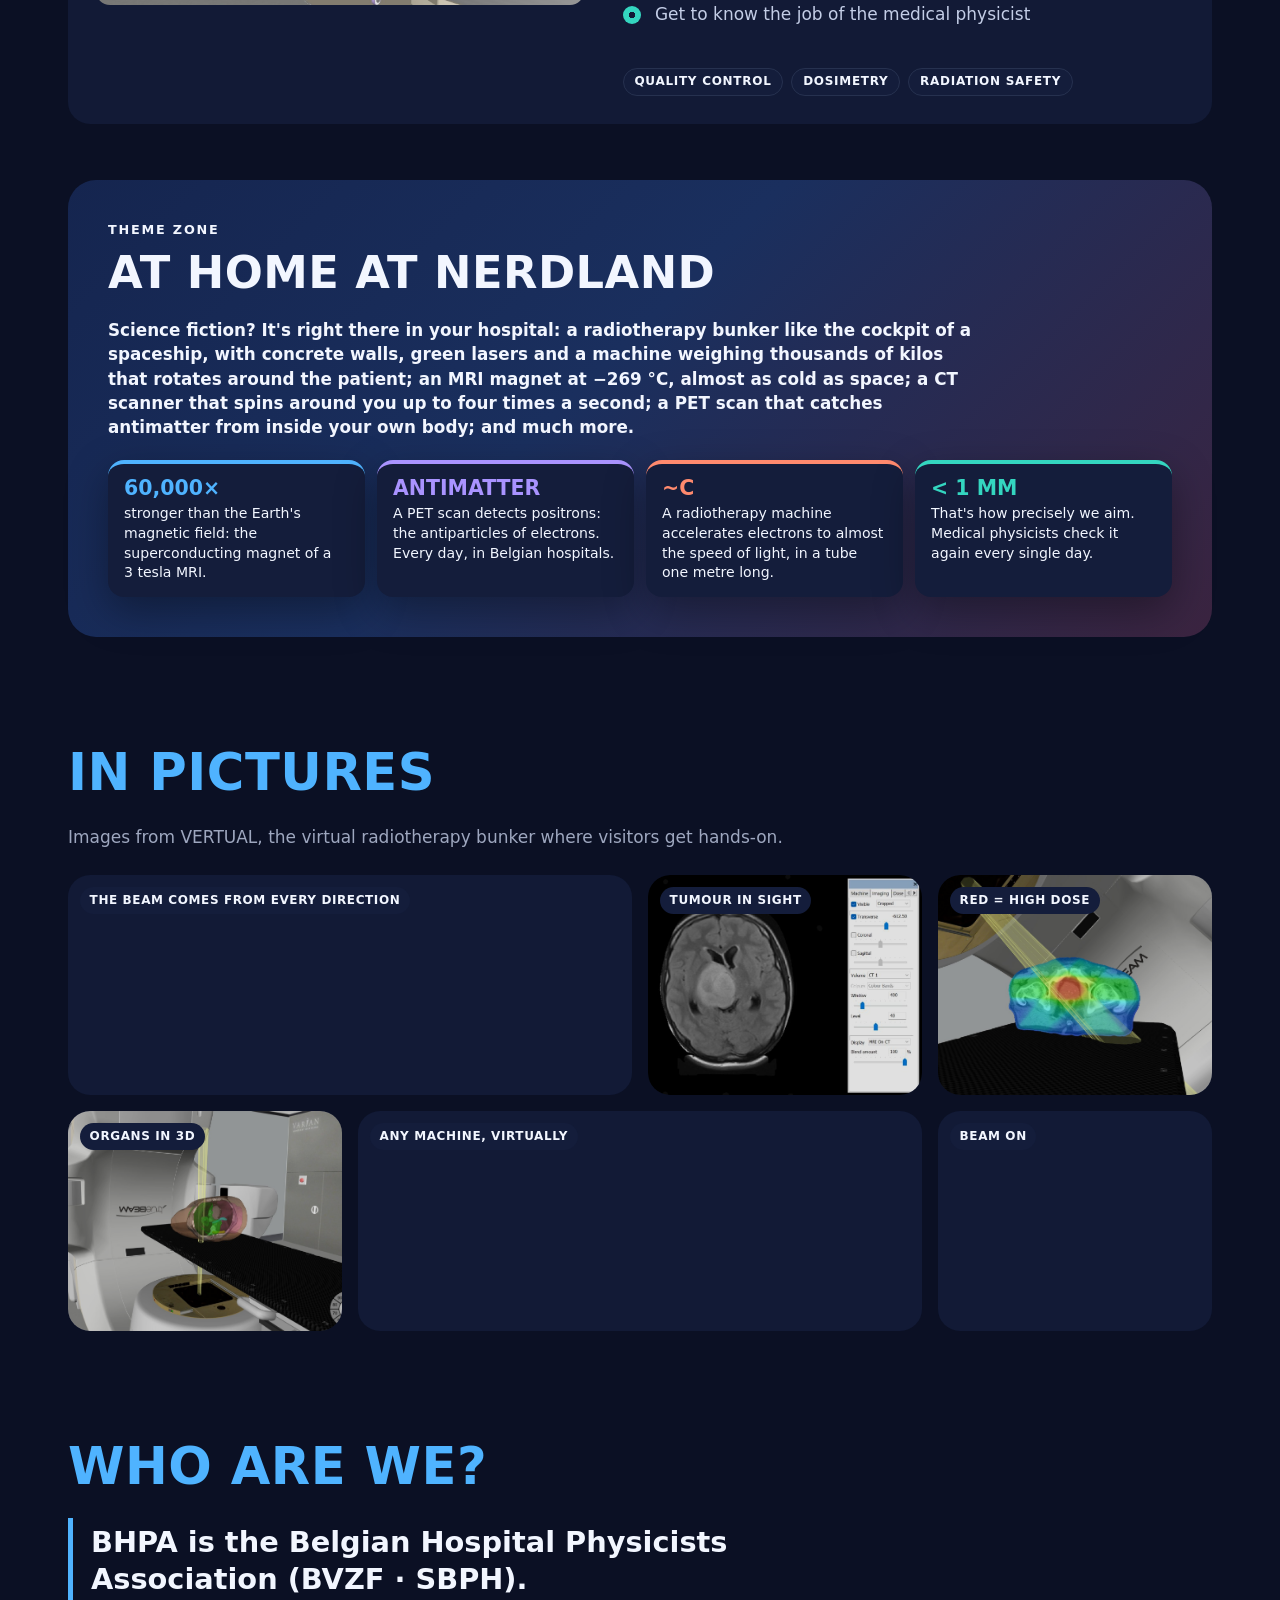
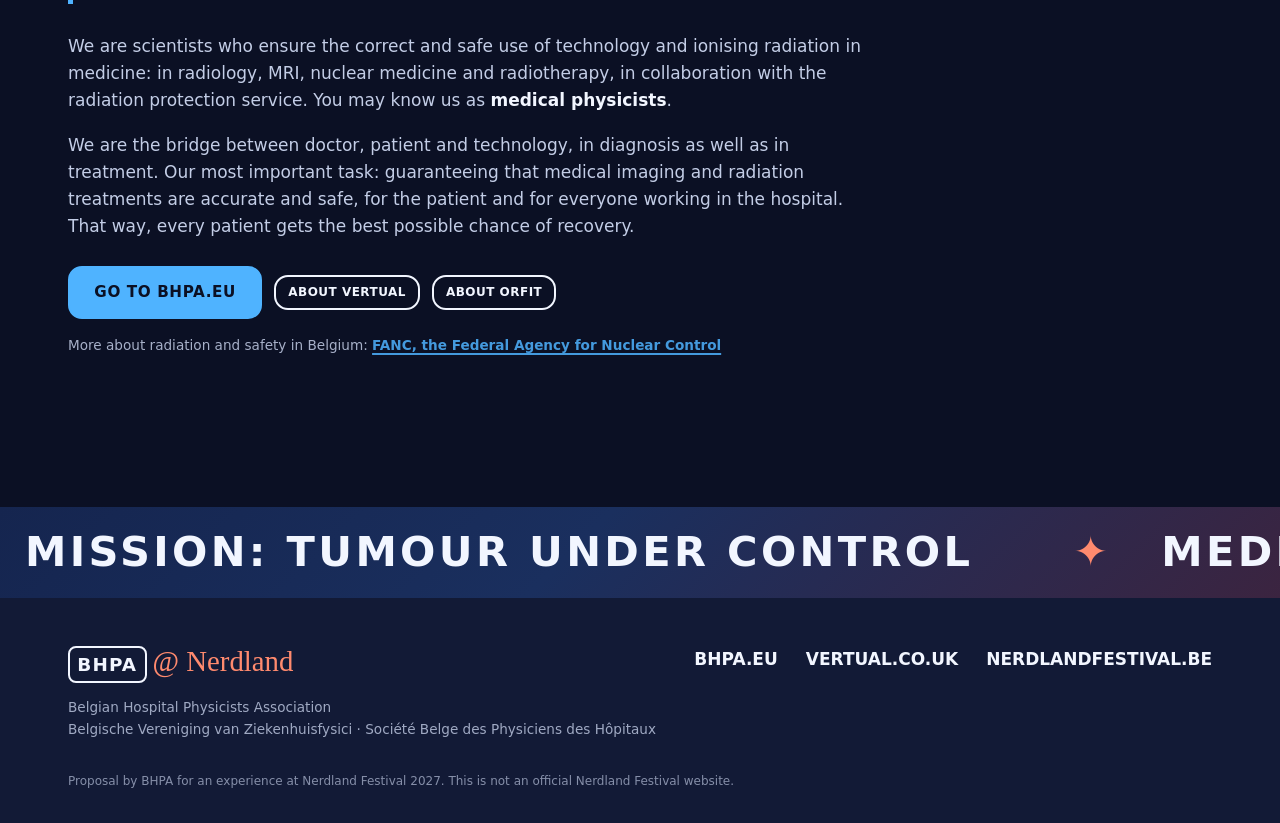
==== commit 04f86f7c: "README zonder technische info, EN: ontdekzones en 'At the stand' - README beschrijft enkel de experi" ====
--- a/en/index.html
+++ b/en/index.html
@@ -150,7 +150,7 @@
       <div class="split__text">
         <h2>The idea</h2>
         <p class="lead">What actually happens behind the scenes of a hospital when someone is diagnosed with cancer?</p>
-        <p>In <strong>Mission: tumour under control</strong> you follow the <em>patient journey</em> of a cancer patient: from the first scan to the last radiotherapy session. You visit three stations, each showing one step of the diagnostic and therapeutic pathway.</p>
+        <p>In <strong>Mission: tumour under control</strong> you follow the <em>patient journey</em> of a cancer patient: from the first scan to the last radiotherapy session. You visit three discovery zones, each showing one step of the diagnostic and therapeutic pathway.</p>
         <p>Along the way you meet the people you hardly ever see: the <strong>medical physicists</strong>. They are the scientists behind MRI, CT, PET-CT and radiotherapy machines, and they make sure every patient gets the right dose, in the right place, to the millimetre.</p>
       </div>
       <div class="split__media">
@@ -176,7 +176,7 @@
         <div class="onboard__head">
           <span class="onboard__stamp" aria-hidden="true"><svg viewBox="0 0 24 24" aria-hidden="true"><path d="M8 13V5.5a1.5 1.5 0 0 1 3 0V12M11 11.5V4a1.5 1.5 0 0 1 3 0v7.5M14 11.5V5.5a1.5 1.5 0 0 1 3 0v6.5"/><path d="M17 10a1.5 1.5 0 0 1 3 0v5a6 6 0 0 1-6 6h-1.6a6 6 0 0 1-4.5-2.1l-3.6-4.3a1.5 1.5 0 0 1 2.3-1.9L8 14.2"/></svg><span>Hands-on</span></span>
           <div>
-            <p class="eyebrow eyebrow--pink">On the boat</p>
+            <p class="eyebrow eyebrow--pink">At the stand</p>
             <h3>Don't just watch: do it yourself</h3>
           </div>
         </div>
@@ -208,7 +208,7 @@
       </figure>
       <div class="station__text">
         <p class="station__num">01</p>
-        <p class="eyebrow eyebrow--pink">Station 1 · Diagnosis</p>
+        <p class="eyebrow eyebrow--pink">Discovery zone 1 · Diagnosis</p>
         <h3>Seeing without cutting</h3>
         <p>Diagnostic and functional imaging: on a <strong>large screen</strong> and with the <a href="https://vertual.co.uk/" target="_blank" rel="noopener">VERTUAL system</a> we show how <strong>MRI, CT and PET-CT</strong> work. Why does a CT show bones so sharply, while an MRI shows the soft tissues? And how does a PET-CT reveal where a tumour is active?</p>
         <p>Here you meet two kinds of medical physicists: <strong>medical physicists in diagnostic imaging</strong>, who ensure sharp images with as little dose as possible in X-ray (RX) and CT, and safe and reliable MRI scans; and <strong>medical physicists in nuclear medicine</strong>, who look after the radioactive tracers and the PET and gamma cameras.</p>
@@ -228,7 +228,7 @@
       </figure>
       <div class="station__text">
         <p class="station__num">02</p>
-        <p class="eyebrow eyebrow--pink">Station 2 · Treatment</p>
+        <p class="eyebrow eyebrow--pink">Discovery zone 2 · Treatment</p>
         <h3>You're at the controls</h3>
         <p>Radiotherapy in practice: an <strong>interactive demonstration</strong> with the VERTUAL system, a life-size virtual radiotherapy bunker. Visitors experience first-hand how a patient is <strong>positioned</strong> and how a <strong>treatment</strong> is delivered. VERTUAL's founder and CSO is ready to work this out together with us.</p>
         <p>Here you meet the <strong>medical physicists in radiotherapy</strong>: they make sure the treatment plan is right, check the machines and see to it that the dose lands precisely in the tumour, while sparing the healthy tissue as much as possible.</p>
@@ -257,7 +257,7 @@
       </figure>
       <div class="station__text">
         <p class="station__num">03</p>
-        <p class="eyebrow eyebrow--pink">Station 3 · Quality control</p>
+        <p class="eyebrow eyebrow--pink">Discovery zone 3 · Quality control</p>
         <h3>To measure is to know</h3>
         <p>Quality assurance and the role of the medical physicist: with a <strong>third demo system</strong> we show how we make sure the technology we use works <strong>safely and accurately</strong>. Because before a patient lies on the couch, we must be certain that the machine does exactly what the plan prescribes.</p>
         <ul class="checks">
